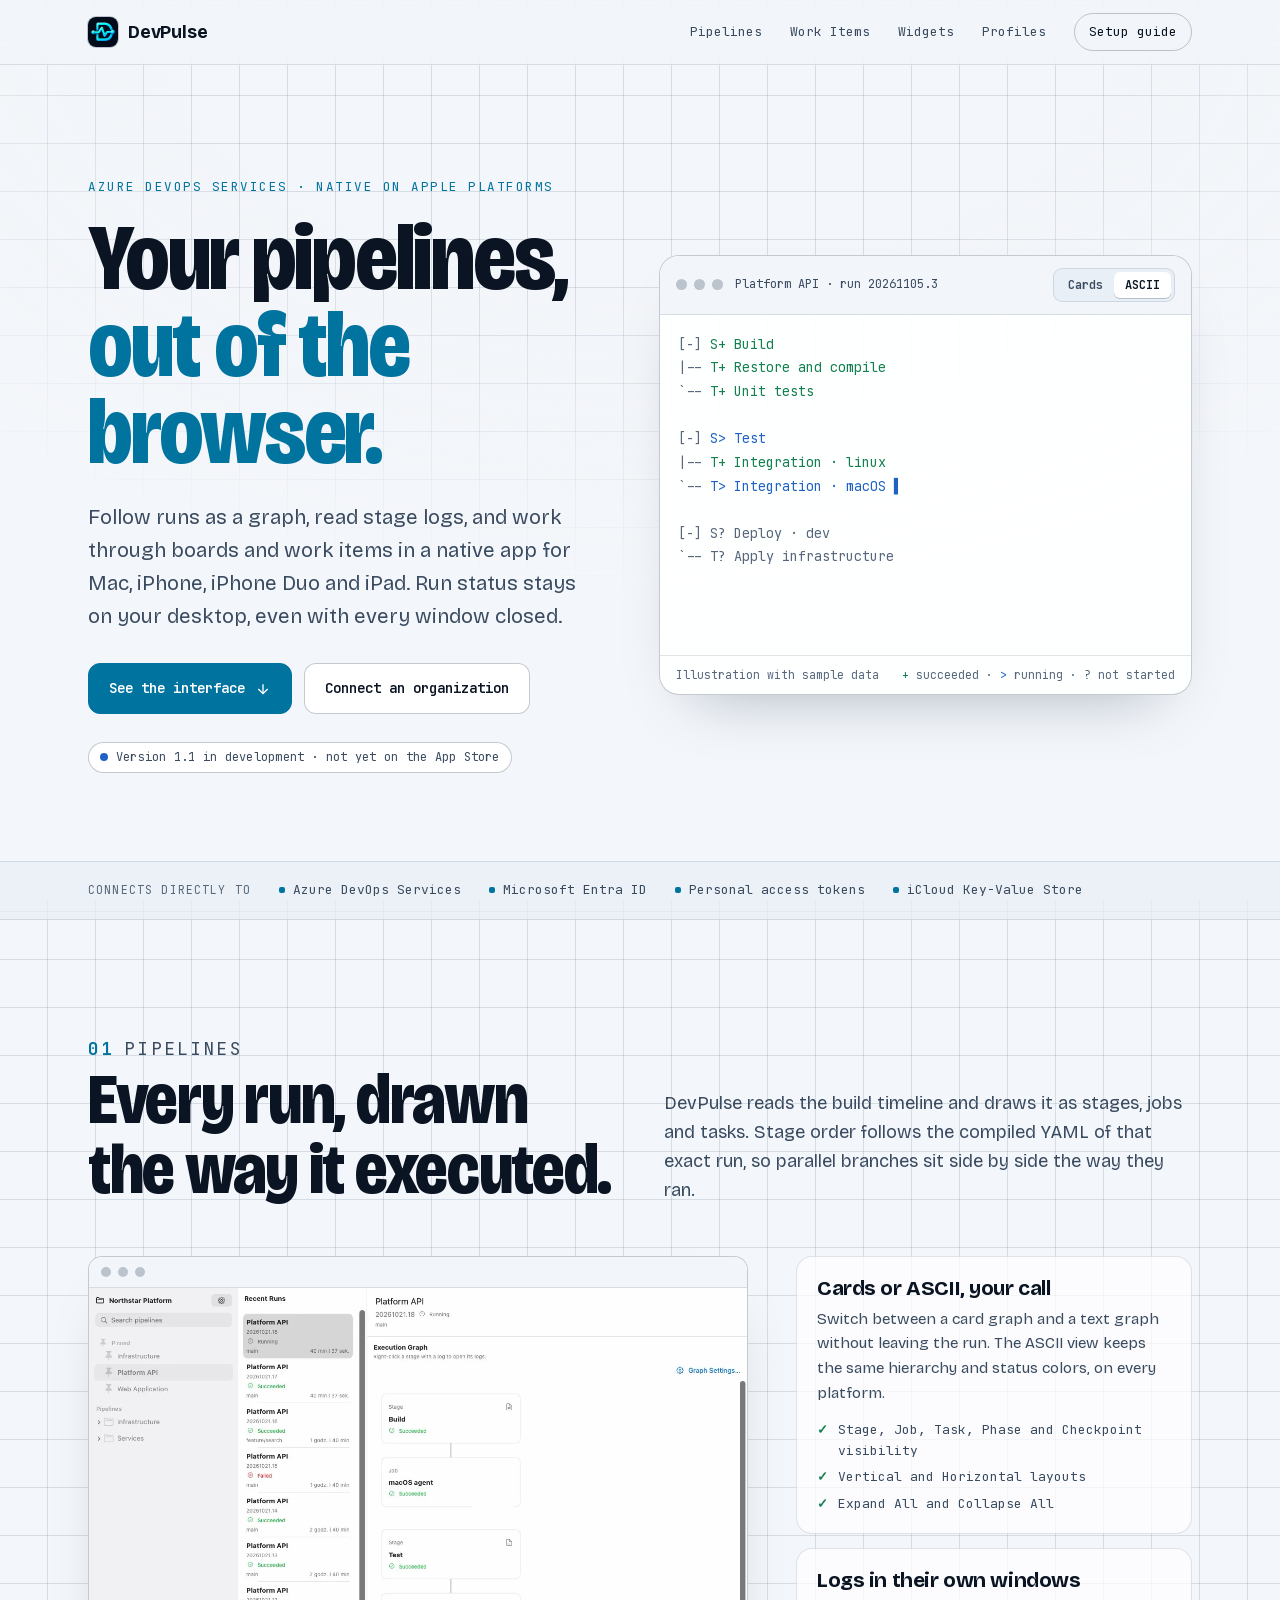
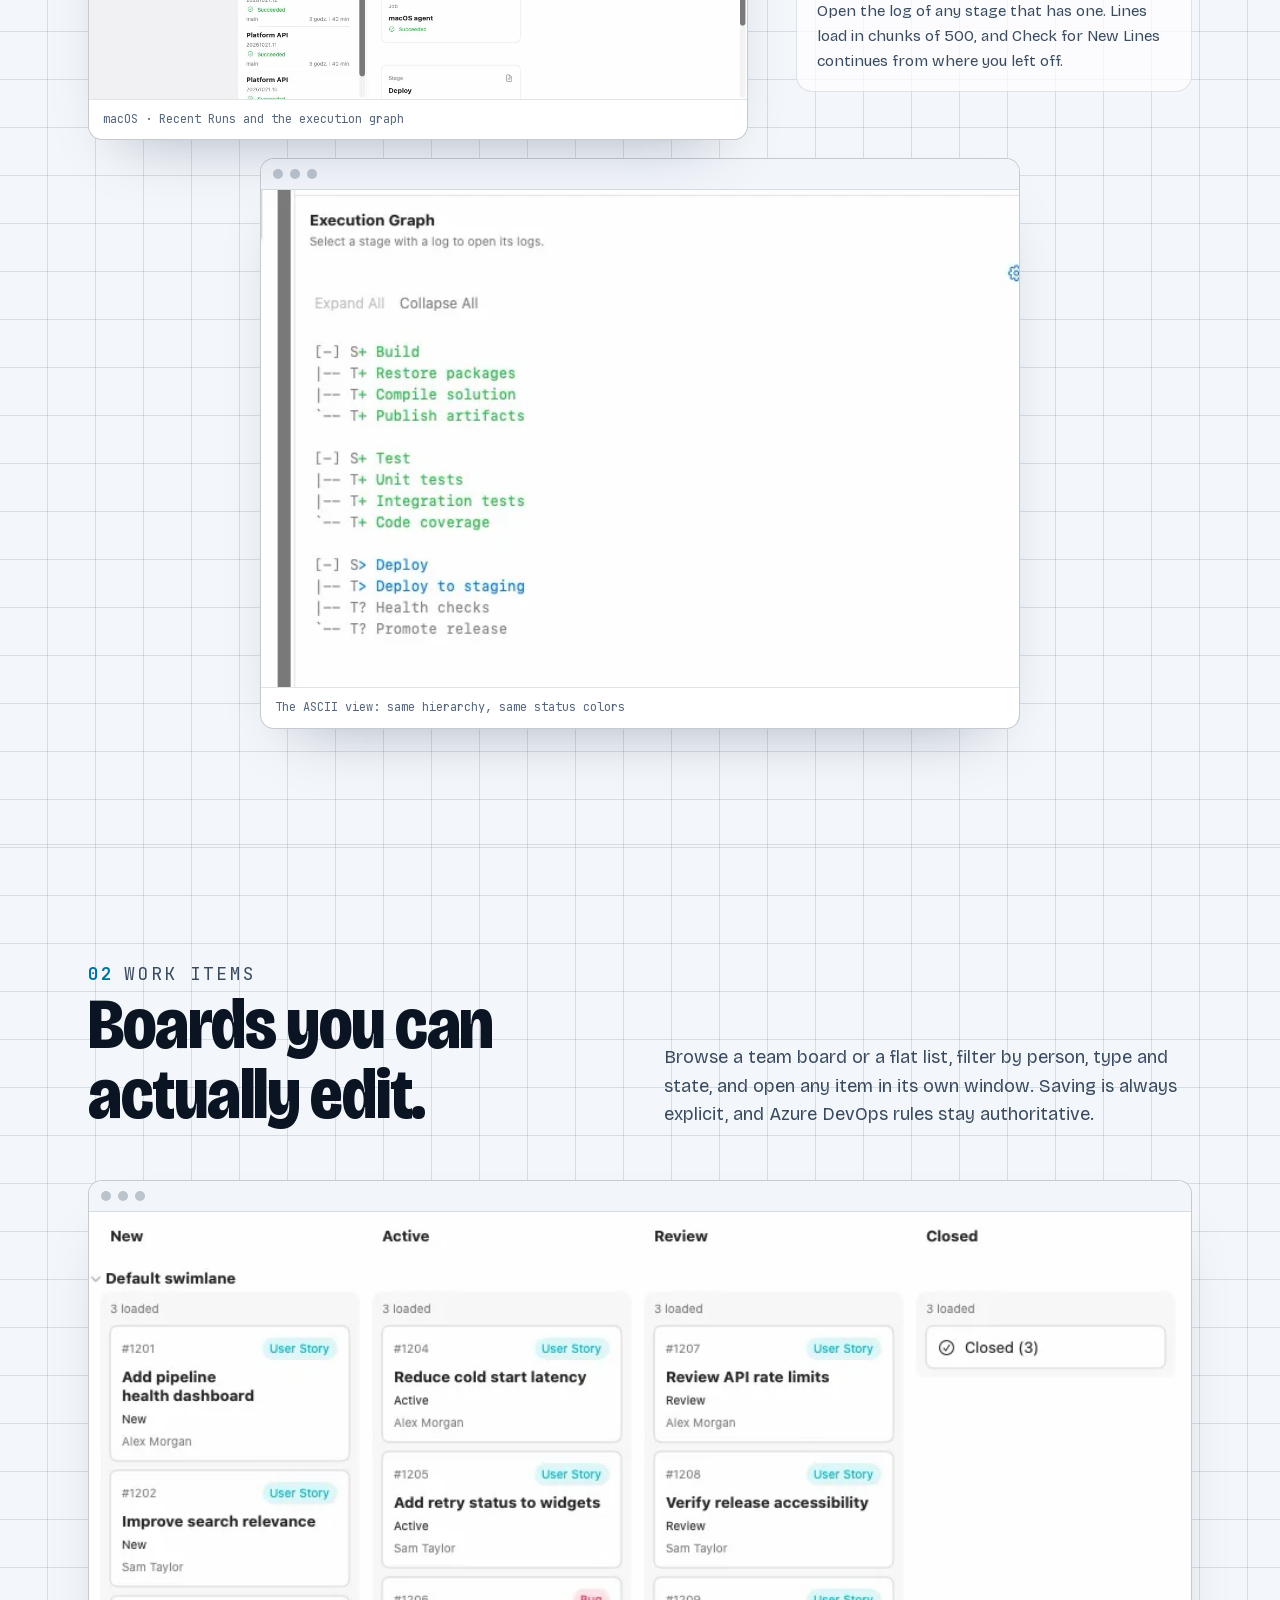
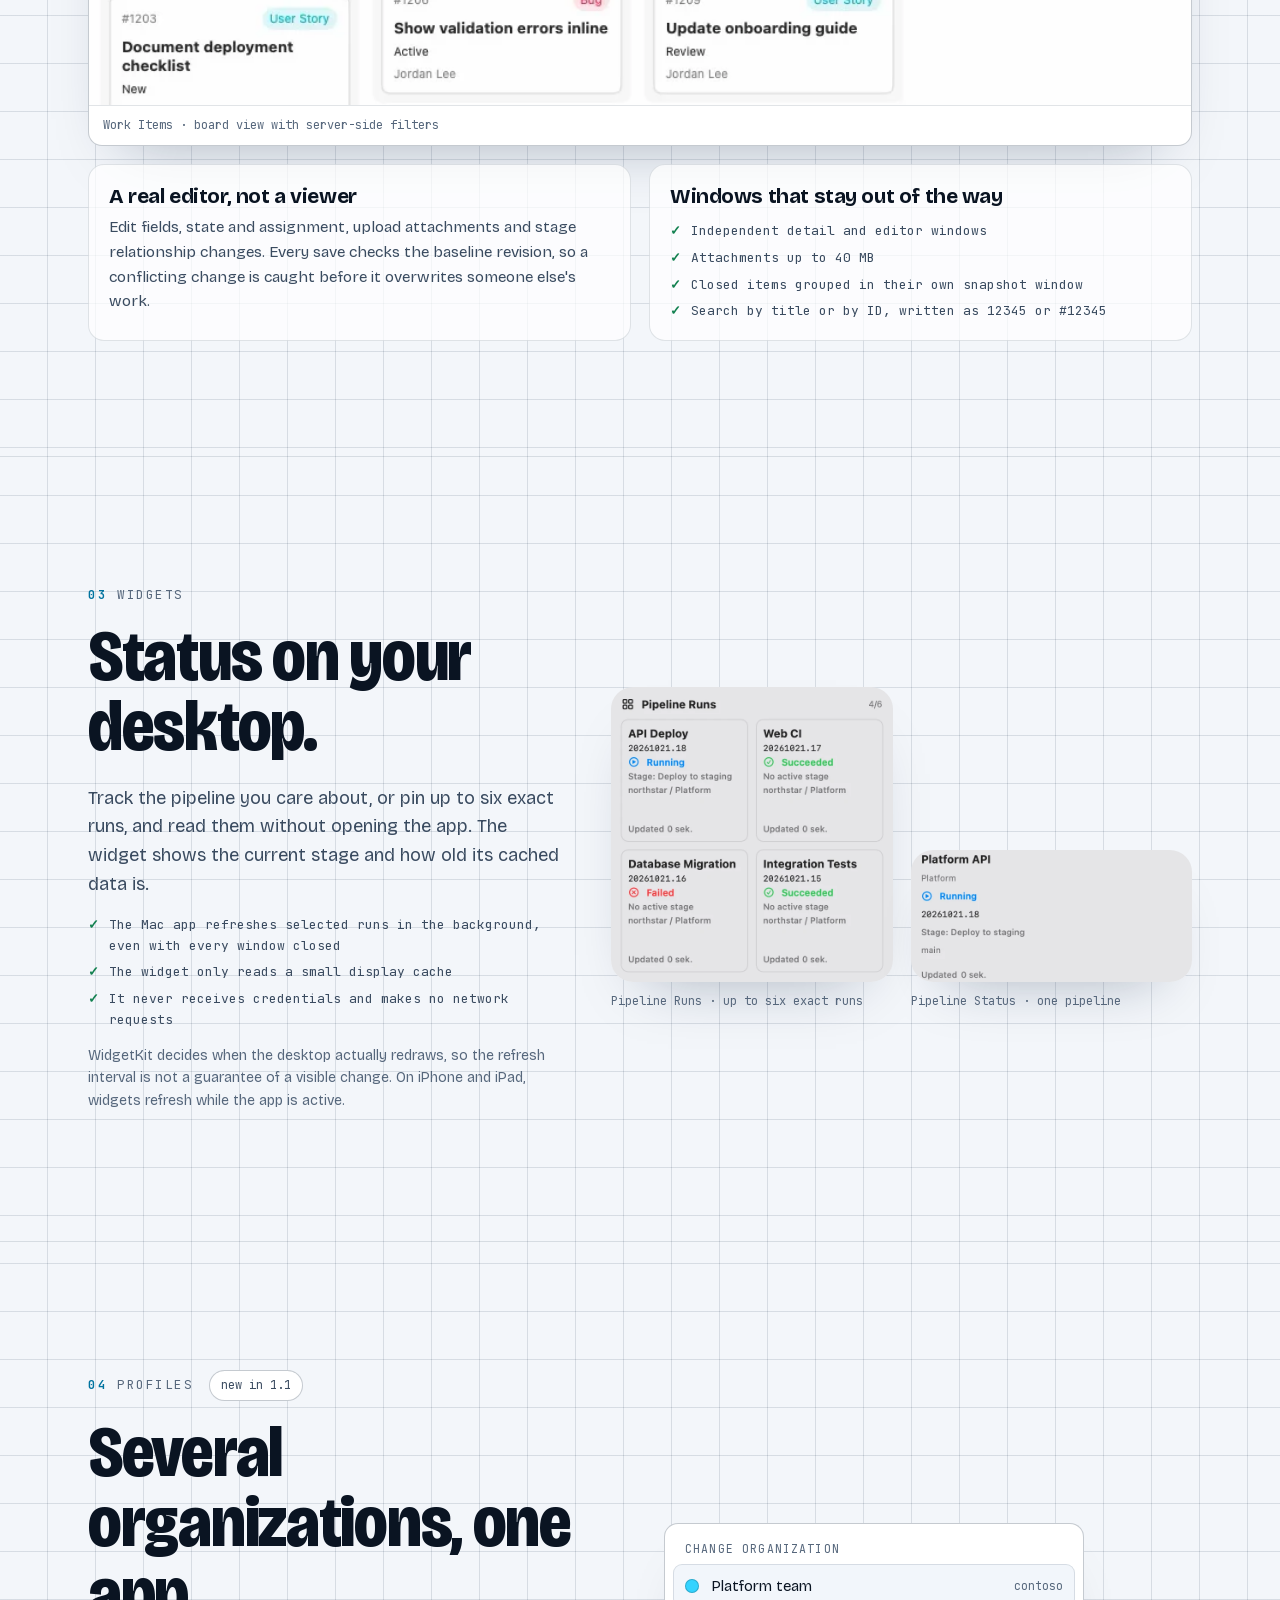
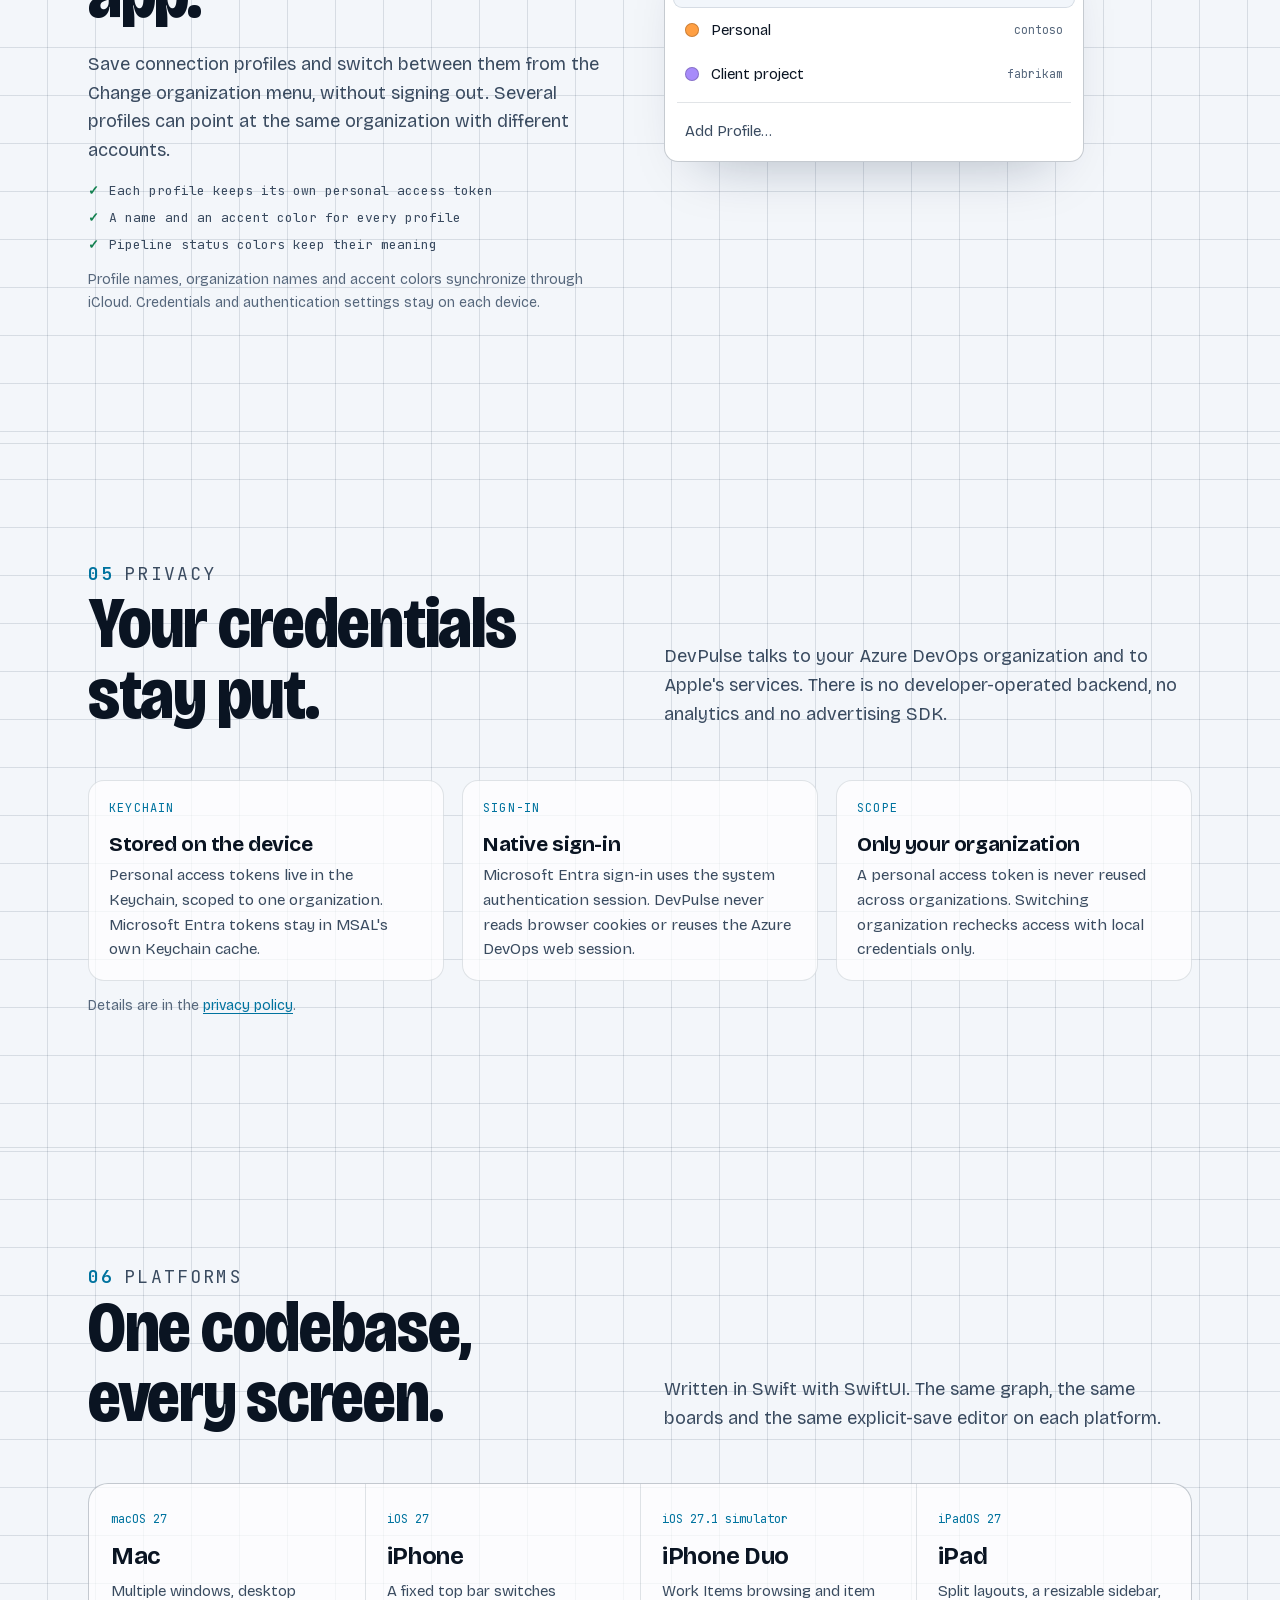
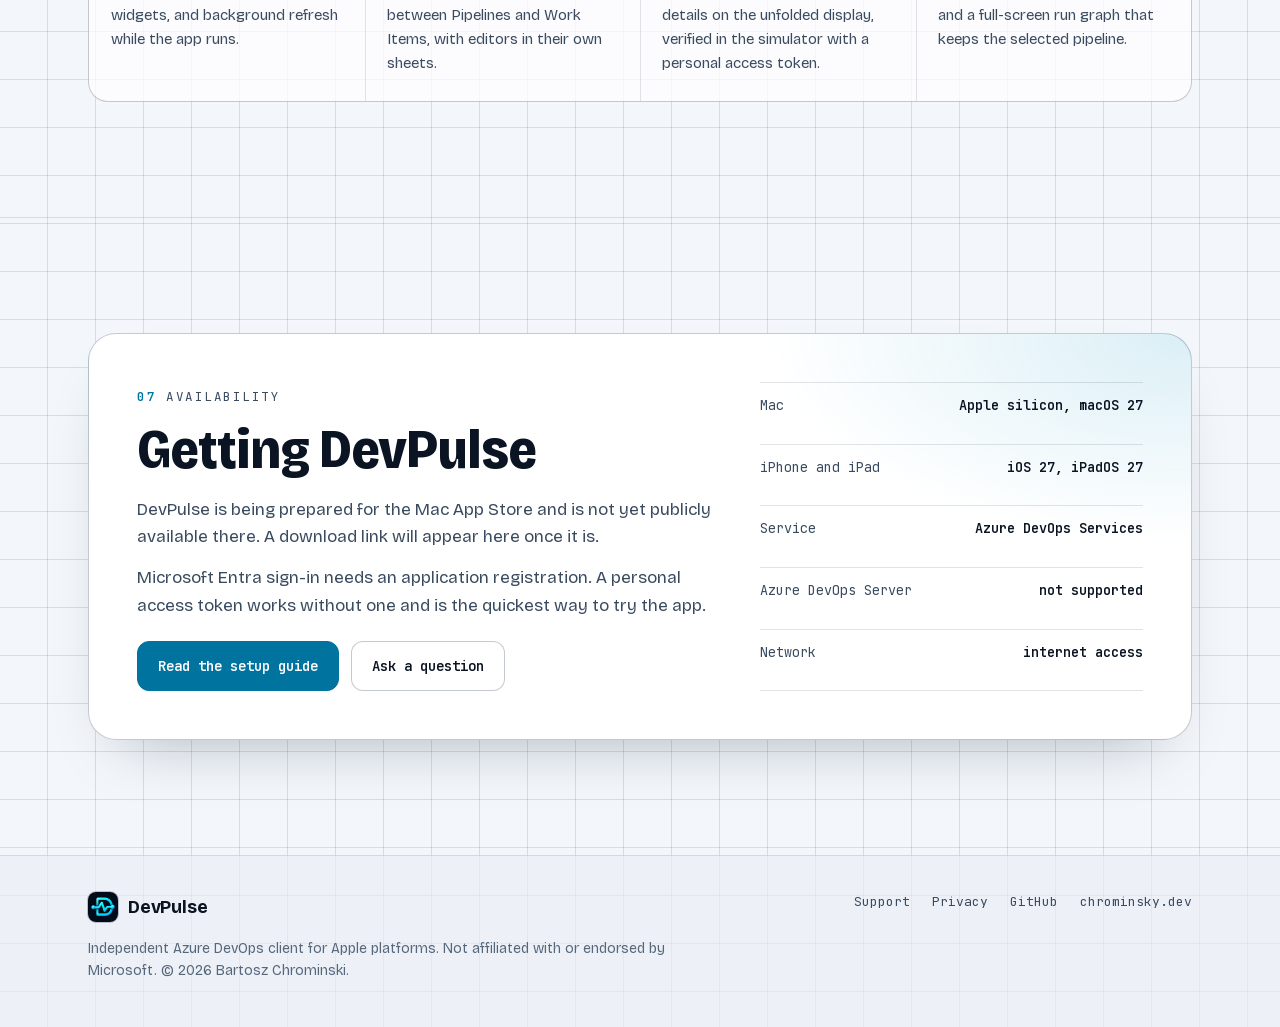
==== index.html @ 6d7e132d "Move site URLs to devpulse.chrominsky.dev Canonical and Open Graph URLs, sitemap, robots.txt, checke" ====
<!doctype html>
<html lang="en">
<head>
<meta charset="utf-8">
<meta name="viewport" content="width=device-width, initial-scale=1">
<meta name="color-scheme" content="dark light">
<meta name="theme-color" content="#070b12" media="(prefers-color-scheme: dark)">
<meta name="theme-color" content="#f3f6fa" media="(prefers-color-scheme: light)">
<title>DevPulse | Azure DevOps, native on Mac, iPhone and iPad</title>
<meta name="description" content="DevPulse is a native Azure DevOps Services client for macOS, iOS and iPadOS. Follow pipeline runs as a graph, read stage logs, edit work items and keep run status on your desktop.">
<link rel="canonical" href="https://devpulse.chrominsky.dev/">
<meta property="og:type" content="website">
<meta property="og:site_name" content="DevPulse">
<meta property="og:title" content="DevPulse | Azure DevOps, native on Mac, iPhone and iPad">
<meta property="og:description" content="Follow pipeline runs as a graph, read stage logs, edit work items and keep run status on your desktop. A native Azure DevOps client for Apple platforms.">
<meta property="og:url" content="https://devpulse.chrominsky.dev/">
<meta property="og:image" content="https://devpulse.chrominsky.dev/assets/og-image.png">
<meta property="og:image:width" content="1200">
<meta property="og:image:height" content="630">
<meta property="og:image:alt" content="DevPulse. Your pipelines, out of the browser.">
<meta name="twitter:card" content="summary_large_image">
<link rel="icon" type="image/png" sizes="32x32" href="assets/favicon-32.png">
<link rel="apple-touch-icon" href="assets/icon-180.png">
<link rel="preload" href="assets/fonts/bricolage-grotesque-latin.woff2" as="font" type="font/woff2" crossorigin>
<link rel="preload" href="assets/fonts/jetbrains-mono.woff2" as="font" type="font/woff2" crossorigin>
<link rel="stylesheet" href="assets/site.css">
<script src="assets/site.js" defer></script>
</head>
<body>
<a class="skip" href="#main">Skip to content</a>

<header class="site-header">
  <div class="wrap header-inner">
    <a class="brand" href="./" aria-label="DevPulse home">
      <img src="assets/icon-180.png" alt="DevPulse app icon" width="30" height="30">
      <span>DevPulse</span>
    </a>
    <nav class="site-nav" aria-label="Main navigation">
      <a class="wide" href="#pipelines">Pipelines</a>
      <a class="wide" href="#work-items">Work Items</a>
      <a class="wide" href="#widgets">Widgets</a>
      <a class="wide" href="#profiles">Profiles</a>
      <a class="nav-cta" href="support.html">Setup guide</a>
    </nav>
  </div>
</header>

<main id="main">
  <section class="hero">
    <div class="wrap hero-grid">
      <div>
        <p class="eyebrow rise" style="--d:0">Azure DevOps Services · native on Apple platforms</p>
        <h1 class="rise" style="--d:1">Your pipelines, <em>out of the browser.</em></h1>
        <p class="lede rise" style="--d:2">Follow runs as a graph, read stage logs, and work through boards and work items in a native app for Mac, iPhone, iPhone Duo and iPad. Run status stays on your desktop, even with every window closed.</p>
        <div class="cta-row rise" style="--d:3">
          <a class="button primary" href="#pipelines">See the interface
            <svg viewBox="0 0 24 24" fill="none" stroke="currentColor" stroke-width="2" aria-hidden="true"><path d="M12 5v14M5 12l7 7 7-7"/></svg></a>
          <a class="button" href="support.html#connect">Connect an organization</a>
        </div>
        <span class="status-pill rise" style="--d:4"><span class="dot live" aria-hidden="true"></span>Version 1.1 in development · not yet on the App Store</span>
      </div>

      <div class="console rise" style="--d:3" data-view="ascii">
        <div class="console-bar">
          <span class="lights" aria-hidden="true"><i></i><i></i><i></i></span>
          <span class="console-title">Platform API · run 20261105.3</span>
          <div class="seg" role="group" aria-label="Graph presentation">
            <button type="button" data-view="cards" aria-pressed="false">Cards</button>
            <button type="button" data-view="ascii" aria-pressed="true">ASCII</button>
          </div>
        </div>
        <div class="console-body">
          <pre class="ascii" aria-label="Illustration of a pipeline run in the ASCII view: Build succeeded, Test running, Deploy not started"><span class="line" style="--l:0"><span class="dim">[-]</span> <span class="ok">S+ Build</span></span><span class="line" style="--l:1"><span class="dim">|--</span> <span class="ok">T+ Restore and compile</span></span><span class="line" style="--l:2"><span class="dim">`--</span> <span class="ok">T+ Unit tests</span></span><span class="line" style="--l:3"> </span><span class="line" style="--l:4"><span class="dim">[-]</span> <span class="run">S&gt; Test</span></span><span class="line" style="--l:5"><span class="dim">|--</span> <span class="ok">T+ Integration · linux</span></span><span class="line" style="--l:6"><span class="dim">`--</span> <span class="run">T&gt; Integration · macOS</span> <span class="run blink">▍</span></span><span class="line" style="--l:7"> </span><span class="line" style="--l:8"><span class="dim">[-]</span> <span class="wait">S? Deploy · dev</span></span><span class="line" style="--l:9"><span class="dim">`--</span> <span class="wait">T? Apply infrastructure</span></span></pre>
          <div class="cards-graph" aria-label="Illustration of the same run in the Cards view">
            <div class="stage-col">
              <div class="stage-card ok"><b>Build</b><small><span class="dot ok"></span>succeeded</small></div>
              <div class="job-card">Restore and compile<small><span class="dot ok"></span>job</small></div>
              <div class="job-card">Unit tests<small><span class="dot ok"></span>job</small></div>
            </div>
            <div class="stage-col">
              <div class="stage-card run"><b>Test</b><small><span class="dot live"></span>running</small></div>
              <div class="job-card">Integration · linux<small><span class="dot ok"></span>job</small></div>
              <div class="job-card">Integration · macOS<small><span class="dot live"></span>job</small></div>
            </div>
            <div class="stage-col">
              <div class="stage-card"><b>Deploy · dev</b><small><span class="dot wait"></span>not started</small></div>
              <div class="job-card">Apply infrastructure<small><span class="dot wait"></span>job</small></div>
            </div>
          </div>
        </div>
        <div class="console-foot"><span>Illustration with sample data</span><span><span class="ok-t">+</span> succeeded · <span class="run-t">&gt;</span> running · ? not started</span></div>
      </div>
    </div>
  </section>

  <div class="strip">
    <div class="wrap">
      <strong>Connects directly to</strong>
      <span>Azure DevOps Services</span>
      <span>Microsoft Entra ID</span>
      <span>Personal access tokens</span>
      <span>iCloud Key-Value Store</span>
    </div>
  </div>

  <section class="section" id="pipelines" aria-labelledby="pipelines-h">
    <div class="wrap">
      <div class="section-head">
        <div>
          <p class="kicker"><b>01</b> Pipelines</p>
          <h2 id="pipelines-h">Every run, drawn the way it executed.</h2>
        </div>
        <p>DevPulse reads the build timeline and draws it as stages, jobs and tasks. Stage order follows the compiled YAML of that exact run, so parallel branches sit side by side the way they ran.</p>
      </div>
      <div class="split">
        <figure class="window">
          <div class="window-bar" aria-hidden="true"><i></i><i></i><i></i></div>
          <picture>
            <source srcset="assets/app-pipelines.webp" type="image/webp">
            <img src="assets/app-pipelines.jpg" alt="DevPulse on macOS: a pipeline sidebar, a list of recent runs and an execution graph with stage and job cards" width="1280" height="800" loading="lazy" decoding="async">
          </picture>
          <figcaption>macOS · Recent Runs and the execution graph</figcaption>
        </figure>
        <ul class="feature-list">
          <li class="feature">
            <h3>Cards or ASCII, your call</h3>
            <p>Switch between a card graph and a text graph without leaving the run. The ASCII view keeps the same hierarchy and status colors, on every platform.</p>
            <ul class="ticks">
              <li>Stage, Job, Task, Phase and Checkpoint visibility</li>
              <li>Vertical and Horizontal layouts</li>
              <li>Expand All and Collapse All</li>
            </ul>
          </li>
          <li class="feature">
            <h3>Logs in their own windows</h3>
            <p>Open the log of any stage that has one. Lines load in chunks of 500, and Check for New Lines continues from where you left off.</p>
          </li>
        </ul>
      </div>
      <figure class="window window-narrow">
        <div class="window-bar" aria-hidden="true"><i></i><i></i><i></i></div>
        <picture>
          <source srcset="assets/app-ascii.webp" type="image/webp">
          <img src="assets/app-ascii.jpg" alt="The ASCII execution graph in DevPulse, with status markers for succeeded, running, failed and not started" width="640" height="420" loading="lazy" decoding="async">
        </picture>
        <figcaption>The ASCII view: same hierarchy, same status colors</figcaption>
      </figure>
    </div>
  </section>

  <section class="section" id="work-items" aria-labelledby="work-items-h">
    <div class="wrap">
      <div class="section-head">
        <div>
          <p class="kicker"><b>02</b> Work Items</p>
          <h2 id="work-items-h">Boards you can actually edit.</h2>
        </div>
        <p>Browse a team board or a flat list, filter by person, type and state, and open any item in its own window. Saving is always explicit, and Azure DevOps rules stay authoritative.</p>
      </div>
      <figure class="window">
        <div class="window-bar" aria-hidden="true"><i></i><i></i><i></i></div>
        <picture>
          <source srcset="assets/app-work-items.webp" type="image/webp">
          <img src="assets/app-work-items.jpg" alt="The DevPulse work items board with columns of cards and filters for people, types and states" width="940" height="420" loading="lazy" decoding="async">
        </picture>
        <figcaption>Work Items · board view with server-side filters</figcaption>
      </figure>
      <div class="duo">
        <div class="feature">
          <h3>A real editor, not a viewer</h3>
          <p>Edit fields, state and assignment, upload attachments and stage relationship changes. Every save checks the baseline revision, so a conflicting change is caught before it overwrites someone else's work.</p>
        </div>
        <div class="feature">
          <h3>Windows that stay out of the way</h3>
          <ul class="ticks">
            <li>Independent detail and editor windows</li>
            <li>Attachments up to 40 MB</li>
            <li>Closed items grouped in their own snapshot window</li>
            <li>Search by title or by ID, written as 12345 or #12345</li>
          </ul>
        </div>
      </div>
    </div>
  </section>

  <section class="section" id="widgets" aria-labelledby="widgets-h">
    <div class="wrap widgets">
      <div>
        <p class="kicker"><b>03</b> Widgets</p>
        <h2 id="widgets-h" class="big-title">Status on your desktop.</h2>
        <p class="big-lede">Track the pipeline you care about, or pin up to six exact runs, and read them without opening the app. The widget shows the current stage and how old its cached data is.</p>
        <ul class="ticks">
          <li>The Mac app refreshes selected runs in the background, even with every window closed</li>
          <li>The widget only reads a small display cache</li>
          <li>It never receives credentials and makes no network requests</li>
        </ul>
        <p class="note">WidgetKit decides when the desktop actually redraws, so the refresh interval is not a guarantee of a visible change. On iPhone and iPad, widgets refresh while the app is active.</p>
      </div>
      <div class="widget-stack">
        <figure>
          <picture>
            <source srcset="assets/widget-runs.webp" type="image/webp">
            <img src="assets/widget-runs.jpg" alt="Pipeline Runs widget tracking four exact executions" width="658" height="690" loading="lazy" decoding="async">
          </picture>
          <figcaption>Pipeline Runs · up to six exact runs</figcaption>
        </figure>
        <figure>
          <picture>
            <source srcset="assets/widget-status.webp" type="image/webp">
            <img src="assets/widget-status.jpg" alt="Pipeline Status widget for a single pipeline" width="658" height="310" loading="lazy" decoding="async">
          </picture>
          <figcaption>Pipeline Status · one pipeline</figcaption>
        </figure>
      </div>
    </div>
  </section>

  <section class="section" id="profiles" aria-labelledby="profiles-h">
    <div class="wrap profiles">
      <div>
        <p class="kicker"><b>04</b> Profiles <span class="status-pill">new in 1.1</span></p>
        <h2 id="profiles-h" class="big-title">Several organizations, one app.</h2>
        <p class="big-lede">Save connection profiles and switch between them from the Change organization menu, without signing out. Several profiles can point at the same organization with different accounts.</p>
        <ul class="ticks">
          <li>Each profile keeps its own personal access token</li>
          <li>A name and an accent color for every profile</li>
          <li>Pipeline status colors keep their meaning</li>
        </ul>
        <p class="note">Profile names, organization names and accent colors synchronize through iCloud. Credentials and authentication settings stay on each device.</p>
      </div>
      <div class="menu-mock" role="img" aria-label="Illustration of the Change organization menu with three saved profiles and an Add Profile item">
        <div class="label">Change organization</div>
        <div class="menu-item active"><span class="swatch" style="background:#34d3ff"></span>Platform team<small>contoso</small></div>
        <div class="menu-item"><span class="swatch" style="background:#ff9f43"></span>Personal<small>contoso</small></div>
        <div class="menu-item"><span class="swatch" style="background:#a78bfa"></span>Client project<small>fabrikam</small></div>
        <div class="menu-sep"></div>
        <div class="menu-item add">Add Profile…</div>
      </div>
    </div>
  </section>

  <section class="section" id="trust" aria-labelledby="trust-h">
    <div class="wrap">
      <div class="section-head">
        <div>
          <p class="kicker"><b>05</b> Privacy</p>
          <h2 id="trust-h">Your credentials stay put.</h2>
        </div>
        <p>DevPulse talks to your Azure DevOps organization and to Apple's services. There is no developer-operated backend, no analytics and no advertising SDK.</p>
      </div>
      <div class="trust">
        <div class="feature" data-n="KEYCHAIN">
          <h3>Stored on the device</h3>
          <p>Personal access tokens live in the Keychain, scoped to one organization. Microsoft Entra tokens stay in MSAL's own Keychain cache.</p>
        </div>
        <div class="feature" data-n="SIGN-IN">
          <h3>Native sign-in</h3>
          <p>Microsoft Entra sign-in uses the system authentication session. DevPulse never reads browser cookies or reuses the Azure DevOps web session.</p>
        </div>
        <div class="feature" data-n="SCOPE">
          <h3>Only your organization</h3>
          <p>A personal access token is never reused across organizations. Switching organization rechecks access with local credentials only.</p>
        </div>
      </div>
      <p class="note">Details are in the <a href="privacy.html">privacy policy</a>.</p>
    </div>
  </section>

  <section class="section" id="platforms" aria-labelledby="platforms-h">
    <div class="wrap">
      <div class="section-head">
        <div>
          <p class="kicker"><b>06</b> Platforms</p>
          <h2 id="platforms-h">One codebase, every screen.</h2>
        </div>
        <p>Written in Swift with SwiftUI. The same graph, the same boards and the same explicit-save editor on each platform.</p>
      </div>
      <div class="platforms">
        <div class="platform"><span class="os">macOS 27</span><h3>Mac</h3><p>Multiple windows, desktop widgets, and background refresh while the app runs.</p></div>
        <div class="platform"><span class="os">iOS 27</span><h3>iPhone</h3><p>A fixed top bar switches between Pipelines and Work Items, with editors in their own sheets.</p></div>
        <div class="platform"><span class="os">iOS 27.1 simulator</span><h3>iPhone Duo</h3><p>Work Items browsing and item details on the unfolded display, verified in the simulator with a personal access token.</p></div>
        <div class="platform"><span class="os">iPadOS 27</span><h3>iPad</h3><p>Split layouts, a resizable sidebar, and a full-screen run graph that keeps the selected pipeline.</p></div>
      </div>
    </div>
  </section>

  <section class="section" id="get" aria-labelledby="get-h">
    <div class="wrap">
      <div class="availability">
        <div>
          <p class="kicker"><b>07</b> Availability</p>
          <h2 id="get-h">Getting DevPulse</h2>
          <p>DevPulse is being prepared for the Mac App Store and is not yet publicly available there. A download link will appear here once it is.</p>
          <p>Microsoft Entra sign-in needs an application registration. A personal access token works without one and is the quickest way to try the app.</p>
          <div class="cta-row spaced">
            <a class="button primary" href="support.html">Read the setup guide</a>
            <a class="button" href="https://github.com/Chrominskyy/devpulse-site/issues/new/choose">Ask a question</a>
          </div>
        </div>
        <ul class="req" aria-label="Requirements">
          <li>Mac <b>Apple silicon, macOS 27</b></li>
          <li>iPhone and iPad <b>iOS 27, iPadOS 27</b></li>
          <li>Service <b>Azure DevOps Services</b></li>
          <li>Azure DevOps Server <b>not supported</b></li>
          <li>Network <b>internet access</b></li>
        </ul>
      </div>
    </div>
  </section>
</main>

<footer class="site-footer">
  <div class="wrap footer-inner">
    <div>
      <a class="brand" href="./"><img src="assets/icon-180.png" alt="DevPulse app icon" width="30" height="30"><span>DevPulse</span></a>
      <p>Independent Azure DevOps client for Apple platforms. Not affiliated with or endorsed by Microsoft. © 2026 Bartosz Chrominski.</p>
    </div>
    <nav class="footer-links" aria-label="Footer">
      <a href="support.html">Support</a>
      <a href="privacy.html">Privacy</a>
      <a href="https://github.com/Chrominskyy/devpulse-site">GitHub</a>
      <a href="https://chrominsky.dev">chrominsky.dev</a>
    </nav>
  </div>
</footer>
</body>
</html>
---- assets/site.css ----
/* DevPulse product site. One stylesheet for all pages. No build step. */

@font-face {
  font-family: "Bricolage Grotesque";
  src: url("fonts/bricolage-grotesque-latin.woff2") format("woff2");
  font-weight: 200 800;
  font-stretch: 75% 100%;
  font-display: swap;
  unicode-range: U+0000-00FF, U+0131, U+0152-0153, U+02BB-02BC, U+02C6, U+02DA, U+02DC, U+0304, U+0308, U+0329, U+2000-206F, U+20AC, U+2122, U+2191, U+2193, U+2212, U+2215, U+FEFF, U+FFFD;
}
@font-face {
  font-family: "Bricolage Grotesque";
  src: url("fonts/bricolage-grotesque-latin-ext.woff2") format("woff2");
  font-weight: 200 800;
  font-stretch: 75% 100%;
  font-display: swap;
  unicode-range: U+0100-02BA, U+02BD-02C5, U+02C7-02CC, U+02CE-02D7, U+02DD-02FF, U+1D00-1DBF, U+1E00-1E9F, U+1EF2-1EFF, U+2020, U+20A0-20AB, U+20AD-20C4, U+2113, U+2C60-2C7F, U+A720-A7FF;
}
@font-face {
  font-family: "JetBrains Mono";
  src: url("fonts/jetbrains-mono.woff2") format("woff2");
  font-weight: 100 800;
  font-display: swap;
}

/* ---------- tokens ---------- */
:root {
  color-scheme: dark;
  --bg: #070b12;
  --bg-2: #0c121c;
  --surface: #101824;
  --surface-2: #152030;
  --line: rgba(160, 196, 230, .12);
  --line-strong: rgba(160, 196, 230, .24);
  --ink: #e7eef7;
  --ink-2: #a9b8ca;
  --ink-3: #8696aa;
  --pulse: #34d3ff;
  --pulse-2: #7be7ff;
  --pulse-glow: rgba(52, 211, 255, .18);
  --ok: #3fd68c;
  --run: #5aa8ff;
  --fail: #ff6577;
  --wait: #8696aa;
  --on-pulse: #04121b;
  --shadow: 0 40px 80px -40px rgba(0, 0, 0, .75);
  --display: "Bricolage Grotesque", ui-sans-serif, system-ui, sans-serif;
  --mono: "JetBrains Mono", ui-monospace, "SF Mono", Menlo, monospace;
  --gutter: clamp(16px, 4vw, 48px);
  --max: 1200px;
  --radius: 20px;
}
@media (prefers-color-scheme: light) {
  :root {
    color-scheme: light;
    --bg: #f3f6fa;
    --bg-2: #e9eff6;
    --surface: #ffffff;
    --surface-2: #f2f6fb;
    --line: rgba(15, 35, 60, .12);
    --line-strong: rgba(15, 35, 60, .24);
    --ink: #0a1422;
    --ink-2: #3a4b60;
    --ink-3: #56677c;
    --pulse: #00739f;
    --pulse-2: #005d82;
    --pulse-glow: rgba(0, 140, 190, .14);
    --ok: #12804f;
    --run: #1f62c4;
    --fail: #c22c43;
    --wait: #56677c;
    --on-pulse: #ffffff;
    --shadow: 0 30px 60px -36px rgba(10, 30, 60, .35);
  }
}

/* ---------- base ---------- */
*, *::before, *::after { box-sizing: border-box; }
html { -webkit-text-size-adjust: 100%; scroll-behavior: smooth; scroll-padding-top: 80px; }
body {
  margin: 0;
  background-color: var(--bg);
  background-image:
    radial-gradient(1000px 560px at 85% -12%, var(--pulse-glow), transparent 65%),
    linear-gradient(var(--line) 1px, transparent 1px),
    linear-gradient(90deg, var(--line) 1px, transparent 1px);
  background-size: auto, 48px 48px, 48px 48px;
  background-position: 0 0, -1px -1px, -1px -1px;
  background-attachment: scroll;
  color: var(--ink);
  font-family: var(--display);
  font-size: 17px;
  line-height: 1.6;
  font-variation-settings: "opsz" 14;
  overflow-x: hidden;
}
body::after {
  content: "";
  position: fixed; inset: 0; pointer-events: none; z-index: -1;
  background: radial-gradient(1200px 700px at 50% 0%, transparent 40%, var(--bg) 85%);
}
img { max-width: 100%; height: auto; display: block; }
a { color: var(--pulse); text-underline-offset: .2em; text-decoration-thickness: 1px; }
a:hover { color: var(--pulse-2); }
code, kbd, .mono { font-family: var(--mono); font-size: .88em; }
code { padding: .1em .35em; border-radius: 6px; background: var(--surface-2); border: 1px solid var(--line); color: var(--ink); }
:focus-visible { outline: 2px solid var(--pulse); outline-offset: 3px; border-radius: 6px; }
::selection { background: var(--pulse); color: var(--on-pulse); }
.skip { position: absolute; left: -999px; top: 8px; z-index: 100; background: var(--pulse); color: var(--on-pulse); padding: 8px 14px; border-radius: 8px; }
.skip:focus { left: 8px; }
.wrap { width: 100%; max-width: var(--max); margin: 0 auto; padding: 0 var(--gutter); }
.visually-hidden { position: absolute; width: 1px; height: 1px; overflow: hidden; clip: rect(0 0 0 0); white-space: nowrap; }

/* ---------- header ---------- */
.site-header {
  position: sticky; top: 0; z-index: 50;
  background: color-mix(in srgb, var(--bg) 78%, transparent);
  backdrop-filter: blur(14px) saturate(1.3);
  -webkit-backdrop-filter: blur(14px) saturate(1.3);
  border-bottom: 1px solid var(--line);
}
.header-inner { display: flex; align-items: center; justify-content: space-between; gap: 16px; height: 64px; }
.brand { display: inline-flex; align-items: center; gap: 10px; color: var(--ink); text-decoration: none; font-weight: 700; font-size: 18px; letter-spacing: -.01em; font-variation-settings: "opsz" 24; }
.brand img { width: 30px; height: 30px; border-radius: 8px; box-shadow: 0 0 0 1px var(--line-strong); }
.brand:hover { color: var(--ink); }
.site-nav { display: flex; align-items: center; gap: clamp(10px, 2.2vw, 28px); font-family: var(--mono); font-size: 13px; }
.site-nav a { color: var(--ink-2); text-decoration: none; }
.site-nav a:hover, .site-nav a[aria-current="page"] { color: var(--ink); }
.site-nav a[aria-current="page"] { text-decoration: underline; text-decoration-color: var(--pulse); text-underline-offset: 6px; }
.nav-cta { padding: 8px 14px; border-radius: 999px; border: 1px solid var(--line-strong); color: var(--ink) !important; }
.nav-cta:hover { border-color: var(--pulse); }
@media (max-width: 760px) { .site-nav .wide { display: none; } }

/* ---------- buttons, badges ---------- */
.button {
  display: inline-flex; align-items: center; gap: 10px;
  padding: 13px 20px; border-radius: 12px;
  font-family: var(--mono); font-size: 14px; font-weight: 600; text-decoration: none;
  border: 1px solid var(--line-strong); color: var(--ink); background: var(--surface);
  transition: transform .2s ease, border-color .2s ease, background .2s ease;
}
.button:hover { transform: translateY(-2px); border-color: var(--pulse); color: var(--ink); }
.button.primary { background: var(--pulse); border-color: var(--pulse); color: var(--on-pulse); }
.button.primary:hover { background: var(--pulse-2); border-color: var(--pulse-2); color: var(--on-pulse); }
.button svg { width: 16px; height: 16px; flex: none; }
.status-pill {
  display: inline-flex; align-items: center; gap: 8px;
  font-family: var(--mono); font-size: 12px; letter-spacing: .02em;
  padding: 5px 11px; border-radius: 999px; border: 1px solid var(--line-strong); color: var(--ink-2); background: var(--surface);
}
.dot { width: 8px; height: 8px; border-radius: 50%; background: var(--run); flex: none; }
.dot.ok { background: var(--ok); }
.dot.fail { background: var(--fail); }
.dot.wait { background: transparent; box-shadow: inset 0 0 0 1.5px var(--wait); }
.dot.live { animation: beat 1.6s ease-in-out infinite; }
@keyframes beat { 0%, 100% { box-shadow: 0 0 0 0 color-mix(in srgb, var(--run) 60%, transparent); } 50% { box-shadow: 0 0 0 6px transparent; } }

/* ---------- hero ---------- */
.hero { padding: clamp(48px, 9vw, 112px) 0 clamp(48px, 7vw, 88px); }
.hero-grid { display: grid; grid-template-columns: minmax(0, 1fr) minmax(0, 1.05fr); gap: clamp(32px, 5vw, 64px); align-items: center; }
@media (max-width: 980px) { .hero-grid { grid-template-columns: 1fr; } }
.eyebrow { font-family: var(--mono); font-size: 12.5px; letter-spacing: .12em; text-transform: uppercase; color: var(--pulse); margin: 0 0 18px; }
h1, h2, h3 { font-family: var(--display); margin: 0; letter-spacing: -.012em; line-height: 1.05; }
.hero h1 {
  font-size: clamp(48px, 7.4vw, 96px);
  font-weight: 800;
  font-stretch: 84%;
  font-variation-settings: "opsz" 96;
  line-height: .92;
  letter-spacing: -.022em;
  margin-bottom: 26px;
}
.hero h1 em { font-style: normal; color: var(--pulse); }
.hero .lede { font-size: clamp(18px, 1.6vw, 21px); color: var(--ink-2); max-width: 32em; margin: 0 0 30px; }
.cta-row { display: flex; flex-wrap: wrap; gap: 12px; align-items: center; }
.hero .status-pill { margin-top: 28px; }

/* console: the hero's run graph */
.console {
  background: color-mix(in srgb, var(--surface) 92%, transparent);
  border: 1px solid var(--line-strong);
  border-radius: var(--radius);
  box-shadow: var(--shadow), 0 0 0 1px rgba(255,255,255,.02) inset;
  overflow: hidden;
  min-width: 0;
}
.console-bar { display: flex; align-items: center; justify-content: space-between; gap: 12px; padding: 12px 16px; border-bottom: 1px solid var(--line); background: var(--surface-2); flex-wrap: wrap; }
.lights { display: flex; gap: 7px; }
.lights i { width: 11px; height: 11px; border-radius: 50%; background: var(--line-strong); display: block; }
.console-title { font-family: var(--mono); font-size: 12px; color: var(--ink-2); flex: 1; min-width: 0; white-space: nowrap; overflow: hidden; text-overflow: ellipsis; }
.seg { display: inline-flex; padding: 3px; border-radius: 9px; background: var(--bg-2); border: 1px solid var(--line); }
.seg button { font: 600 12px var(--mono); color: var(--ink-2); background: none; border: 0; padding: 5px 11px; border-radius: 6px; cursor: pointer; }
.seg button[aria-pressed="true"] { background: var(--surface); color: var(--ink); box-shadow: 0 1px 0 var(--line-strong); }
.console-body { padding: 18px 18px 20px; min-height: 340px; }
.ascii { margin: 0; font-family: var(--mono); font-size: clamp(11.5px, 1.25vw, 13.5px); line-height: 1.75; color: var(--ink-2); white-space: pre; overflow-x: auto; }
.ascii .ok { color: var(--ok); }
.ascii .run { color: var(--run); }
.ascii .wait { color: var(--wait); }
.ascii .h { color: var(--ink); font-weight: 600; }
.ascii .dim { color: var(--ink-3); }
.ascii .blink { animation: blink 1.1s steps(2, jump-none) infinite; }
@keyframes blink { 50% { opacity: .2; } }
.cards-graph { display: none; gap: 12px; grid-template-columns: repeat(3, minmax(0, 1fr)); align-items: start; }
.console[data-view="cards"] .cards-graph { display: grid; }
.console[data-view="cards"] .ascii { display: none; }
.stage-col { display: grid; gap: 10px; position: relative; }
.stage-card, .job-card { border: 1px solid var(--line-strong); border-radius: 12px; padding: 10px 12px; background: var(--bg-2); font-size: 13px; line-height: 1.35; }
.stage-card { border-left: 3px solid var(--wait); }
.stage-card.ok { border-left-color: var(--ok); }
.stage-card.run { border-left-color: var(--run); }
.stage-card small, .job-card small { display: flex; align-items: center; gap: 6px; font-family: var(--mono); font-size: 11px; color: var(--ink-3); margin-top: 4px; }
.stage-card b { font-weight: 700; }
.job-card { margin-left: 12px; position: relative; }
.job-card::before { content: ""; position: absolute; left: -13px; top: -10px; bottom: 50%; width: 12px; border-left: 1px solid var(--line-strong); border-bottom: 1px solid var(--line-strong); border-bottom-left-radius: 8px; }
@media (max-width: 560px) {
  .cards-graph { grid-template-columns: 1fr; }
  .console-body { min-height: 0; }
}
.ok-t { color: var(--ok); }
.run-t { color: var(--run); }
.console-foot { display: flex; justify-content: space-between; gap: 12px; flex-wrap: wrap; padding: 10px 16px; border-top: 1px solid var(--line); font-family: var(--mono); font-size: 11.5px; color: var(--ink-3); }

/* ---------- connects strip ---------- */
.strip { border-top: 1px solid var(--line); border-bottom: 1px solid var(--line); background: color-mix(in srgb, var(--bg-2) 70%, transparent); }
.strip .wrap { display: flex; flex-wrap: wrap; align-items: center; gap: 10px 28px; padding-top: 18px; padding-bottom: 18px; font-family: var(--mono); font-size: 13px; color: var(--ink-2); }
.strip strong { color: var(--ink-3); font-weight: 400; text-transform: uppercase; letter-spacing: .1em; font-size: 11.5px; }
.strip span { display: inline-flex; align-items: center; gap: 8px; }
.strip span::before { content: ""; width: 6px; height: 6px; border-radius: 2px; background: var(--pulse); }

/* ---------- feature sections ---------- */
.section { padding: clamp(64px, 9vw, 120px) 0; }
.section + .section { border-top: 1px solid var(--line); }
.section-head { display: grid; grid-template-columns: minmax(0, 1fr) minmax(0, 1fr); gap: 20px 48px; align-items: end; margin-bottom: clamp(32px, 4vw, 56px); }
@media (max-width: 860px) { .section-head { grid-template-columns: 1fr; } }
.section-head h2, .page-head h1 { font-size: clamp(38px, 5.6vw, 72px); font-weight: 800; font-stretch: 86%; font-variation-settings: "opsz" 96; letter-spacing: -.018em; line-height: .98; }
.section-head p { margin: 0; color: var(--ink-2); font-size: 18px; max-width: 34em; }
.kicker { display: inline-flex; flex-wrap: wrap; align-items: center; gap: 10px; font-family: var(--mono); font-size: 12.5px; letter-spacing: .12em; text-transform: uppercase; color: var(--ink-3); margin-bottom: 16px; }
.kicker b { color: var(--pulse); font-weight: 600; }

.split { display: grid; grid-template-columns: minmax(0, 1.25fr) minmax(0, .75fr); gap: clamp(24px, 4vw, 48px); align-items: start; }
.split.reverse { grid-template-columns: minmax(0, .75fr) minmax(0, 1.25fr); }
.split.reverse > :first-child { order: 2; }
@media (max-width: 920px) { .split, .split.reverse { grid-template-columns: 1fr; } .split.reverse > :first-child { order: 0; } }

.window { border-radius: 14px; overflow: hidden; border: 1px solid var(--line-strong); box-shadow: var(--shadow); background: var(--surface); margin: 0; }
.window-bar { display: flex; align-items: center; gap: 7px; padding: 10px 12px; border-bottom: 1px solid var(--line); background: var(--surface-2); }
.window-bar i { width: 10px; height: 10px; border-radius: 50%; background: var(--line-strong); }
.window img { width: 100%; }
.window figcaption, .shot-caption { font-family: var(--mono); font-size: 12px; color: var(--ink-3); padding: 10px 14px; border-top: 1px solid var(--line); }
.feature-list { display: grid; gap: 14px; margin: 0; padding: 0; list-style: none; }
.feature { border: 1px solid var(--line); border-radius: 16px; padding: 20px 20px 18px; background: color-mix(in srgb, var(--surface) 70%, transparent); }
.feature h3 { font-size: 21px; font-weight: 700; letter-spacing: -.02em; margin-bottom: 8px; font-variation-settings: "opsz" 24; }
.feature p { margin: 0; color: var(--ink-2); font-size: 15.5px; }
.ticks { list-style: none; margin: 14px 0 0; padding: 0; display: grid; gap: 6px; font-family: var(--mono); font-size: 13px; color: var(--ink-2); }
.ticks li { display: flex; gap: 10px; }
.ticks li::before { content: "✓"; color: var(--ok); font-weight: 700; }

.duo { display: grid; grid-template-columns: repeat(2, minmax(0, 1fr)); gap: 18px; margin-top: 18px; }
@media (max-width: 640px) { .duo { grid-template-columns: 1fr; } }

.big-title { font-size: clamp(38px, 5.6vw, 72px); font-weight: 800; font-stretch: 86%; font-variation-settings: "opsz" 96; letter-spacing: -.018em; line-height: .98; margin-bottom: 22px; }
.big-lede { color: var(--ink-2); font-size: 18px; margin: 0 0 16px; }
.window-narrow { margin-top: 18px; max-width: 760px; margin-left: auto; margin-right: auto; }
.cta-row.spaced { margin-top: 22px; }
.kicker .status-pill { margin-left: 6px; letter-spacing: 0; text-transform: none; }

/* widgets */
.widgets { display: grid; grid-template-columns: minmax(0, .9fr) minmax(0, 1.1fr); gap: clamp(24px, 4vw, 48px); align-items: center; }
@media (max-width: 920px) { .widgets { grid-template-columns: 1fr; } }
.widget-stack { display: grid; grid-template-columns: minmax(0, 1fr) minmax(0, 1fr); gap: 18px; align-items: end; }
.widget-stack figure { margin: 0; }
.widget-stack img { border-radius: 22px; box-shadow: var(--shadow); }
.widget-stack figcaption { font-family: var(--mono); font-size: 12px; color: var(--ink-3); margin-top: 10px; }
@media (max-width: 520px) { .widget-stack { grid-template-columns: 1fr; } }
.note { font-size: 14px; color: var(--ink-3); margin-top: 14px; }

/* profiles mock */
.profiles { display: grid; grid-template-columns: minmax(0, 1fr) minmax(0, 1fr); gap: clamp(24px, 4vw, 48px); align-items: center; }
@media (max-width: 860px) { .profiles { grid-template-columns: 1fr; } }
.menu-mock { max-width: 420px; border-radius: 14px; border: 1px solid var(--line-strong); background: var(--surface); box-shadow: var(--shadow); padding: 8px; font-size: 15px; }
.menu-mock .label { font-family: var(--mono); font-size: 11.5px; color: var(--ink-3); padding: 8px 12px 6px; text-transform: uppercase; letter-spacing: .1em; }
.menu-item { display: flex; align-items: center; gap: 12px; padding: 10px 12px; border-radius: 9px; }
.menu-item.active { background: var(--surface-2); box-shadow: inset 0 0 0 1px var(--line); }
.menu-item small { margin-left: auto; font-family: var(--mono); font-size: 11.5px; color: var(--ink-3); }
.swatch { width: 14px; height: 14px; border-radius: 50%; flex: none; box-shadow: inset 0 0 0 1px rgba(0,0,0,.2); }
.menu-sep { height: 1px; background: var(--line); margin: 6px 4px; }
.menu-item.add { color: var(--ink-2); }

/* trust */
.trust { display: grid; grid-template-columns: repeat(3, minmax(0, 1fr)); gap: 18px; }
@media (max-width: 860px) { .trust { grid-template-columns: 1fr; } }
.trust .feature { position: relative; padding-top: 52px; }
.trust .feature::before { content: attr(data-n); position: absolute; top: 18px; left: 20px; font-family: var(--mono); font-size: 12px; color: var(--pulse); letter-spacing: .1em; }

/* platforms */
.platforms { display: grid; grid-template-columns: repeat(4, minmax(0, 1fr)); gap: 0; border: 1px solid var(--line-strong); border-radius: var(--radius); overflow: hidden; background: color-mix(in srgb, var(--surface) 70%, transparent); }
@media (max-width: 960px) { .platforms { grid-template-columns: repeat(2, minmax(0, 1fr)); } }
@media (max-width: 520px) { .platforms { grid-template-columns: 1fr; } }
.platform { padding: 26px 22px; border-right: 1px solid var(--line); border-bottom: 1px solid var(--line); margin: 0 -1px -1px 0; }
.platform h3 { font-size: 24px; font-weight: 700; margin-bottom: 10px; font-variation-settings: "opsz" 32; }
.platform p { margin: 0; color: var(--ink-2); font-size: 15px; }
.platform .os { display: block; font-family: var(--mono); font-size: 12px; color: var(--pulse); margin-bottom: 14px; }

/* availability */
.availability { display: grid; grid-template-columns: minmax(0, 1.2fr) minmax(0, .8fr); gap: clamp(24px, 4vw, 48px); padding: clamp(28px, 4vw, 48px); border-radius: 28px; border: 1px solid var(--line-strong); background: radial-gradient(600px 300px at 100% 0%, var(--pulse-glow), transparent 70%), var(--surface); box-shadow: var(--shadow); }
@media (max-width: 860px) { .availability { grid-template-columns: 1fr; } }
.availability h2 { font-size: clamp(34px, 4.6vw, 56px); font-weight: 800; font-stretch: 86%; letter-spacing: -.018em; margin-bottom: 16px; }
.availability p { color: var(--ink-2); margin: 0 0 14px; }
.req { list-style: none; margin: 0; padding: 0; font-family: var(--mono); font-size: 13.5px; display: grid; gap: 0; border-top: 1px solid var(--line); }
.req li { display: flex; justify-content: space-between; gap: 16px; padding: 12px 0; border-bottom: 1px solid var(--line); color: var(--ink-2); }
.req li b { color: var(--ink); font-weight: 600; text-align: right; }

/* ---------- document pages (support, privacy) ---------- */
.page-head { padding: clamp(48px, 8vw, 96px) 0 clamp(28px, 4vw, 48px); border-bottom: 1px solid var(--line); }
.page-head p { color: var(--ink-2); font-size: 19px; max-width: 36em; margin: 20px 0 0; }
.page-head .meta { font-family: var(--mono); font-size: 13px; color: var(--ink-3); margin-top: 16px; }
.doc { display: grid; grid-template-columns: 240px minmax(0, 1fr); gap: clamp(28px, 5vw, 72px); padding-top: clamp(32px, 5vw, 56px); padding-bottom: clamp(64px, 8vw, 112px); }
@media (max-width: 900px) { .doc { grid-template-columns: minmax(0, 1fr); } }
.toc { position: sticky; top: 88px; align-self: start; font-family: var(--mono); font-size: 13px; }
.toc summary { cursor: pointer; color: var(--ink); font-weight: 600; padding: 12px 14px; border: 1px solid var(--line-strong); border-radius: 12px; background: var(--surface); list-style: none; }
.toc summary::-webkit-details-marker { display: none; }
.toc summary::after { content: " ▾"; color: var(--ink-3); }
.toc[open] summary::after { content: " ▴"; }
.toc ol { list-style: none; margin: 12px 0 0; padding: 0; display: grid; gap: 2px; counter-reset: toc; }
.toc li { counter-increment: toc; }
.toc a { display: block; padding: 6px 10px; border-radius: 8px; color: var(--ink-2); text-decoration: none; border-left: 2px solid transparent; }
.toc a::before { content: counter(toc, decimal-leading-zero) "  "; color: var(--ink-3); }
.toc a:hover { color: var(--ink); background: var(--surface); border-left-color: var(--pulse); }
@media (min-width: 901px) { .toc summary { display: none; } .toc ol { margin-top: 0; } }
@media (max-width: 900px) { .toc { position: static; } }
.prose { max-width: 72ch; min-width: 0; }
.prose code { overflow-wrap: anywhere; }
.prose section { padding-bottom: 36px; margin-bottom: 36px; border-bottom: 1px solid var(--line); }
.prose section:last-child { border-bottom: 0; }
.prose h2 { font-size: clamp(28px, 3.2vw, 38px); font-weight: 800; font-stretch: 90%; letter-spacing: -.012em; margin-bottom: 18px; }
.prose h3 { font-size: 20px; font-weight: 700; letter-spacing: -.015em; margin: 28px 0 10px; }
.prose p, .prose li { color: var(--ink-2); }
.prose p { margin: 0 0 14px; }
.prose strong { color: var(--ink); font-weight: 600; }
.prose ol, .prose ul { padding-left: 1.3em; margin: 0 0 16px; }
.prose li { margin-bottom: 8px; }
.prose li::marker { color: var(--pulse); font-family: var(--mono); }
.ui { font-family: var(--mono); font-size: .86em; color: var(--ink); background: var(--surface-2); border: 1px solid var(--line); border-radius: 6px; padding: .08em .4em; white-space: nowrap; }
.table-wrap { overflow-x: auto; border: 1px solid var(--line-strong); border-radius: 14px; margin: 8px 0 18px; }
table { border-collapse: collapse; width: 100%; font-size: 15px; }
caption { text-align: left; padding: 12px 16px; font-family: var(--mono); font-size: 12px; color: var(--ink-3); border-bottom: 1px solid var(--line); }
th, td { text-align: left; padding: 12px 16px; border-bottom: 1px solid var(--line); vertical-align: top; }
th { font-family: var(--mono); font-size: 12px; text-transform: uppercase; letter-spacing: .08em; color: var(--ink-3); font-weight: 600; }
tr:last-child td { border-bottom: 0; }
td:first-child { color: var(--ink); font-weight: 600; white-space: nowrap; }
td { color: var(--ink-2); }
.callout { border: 1px solid var(--line-strong); border-left: 3px solid var(--pulse); border-radius: 12px; padding: 14px 18px; background: var(--surface); color: var(--ink-2); margin: 16px 0; }
.callout.warn { border-left-color: var(--fail); }
.faq { display: grid; gap: 10px; }
.faq details { border: 1px solid var(--line-strong); border-radius: 12px; background: var(--surface); }
.faq summary { cursor: pointer; padding: 14px 18px; font-weight: 700; color: var(--ink); list-style: none; display: flex; justify-content: space-between; gap: 12px; }
.faq summary::-webkit-details-marker { display: none; }
.faq summary::after { content: "+"; font-family: var(--mono); color: var(--pulse); }
.faq details[open] summary::after { content: "−"; }
.faq details p { padding: 0 18px 14px; margin: 0; }

/* ---------- footer ---------- */
.site-footer { border-top: 1px solid var(--line); padding: 36px 0 44px; font-size: 14px; color: var(--ink-3); background: color-mix(in srgb, var(--bg-2) 60%, transparent); }
.footer-inner { display: grid; grid-template-columns: minmax(0, 1fr) auto; gap: 20px 40px; align-items: start; }
@media (max-width: 700px) { .footer-inner { grid-template-columns: 1fr; } }
.footer-inner p { margin: 8px 0 0; max-width: 46em; }
.footer-links { display: flex; flex-wrap: wrap; gap: 8px 22px; font-family: var(--mono); font-size: 13px; }
.footer-links a { color: var(--ink-2); text-decoration: none; }
.footer-links a:hover { color: var(--ink); }

/* ---------- motion ---------- */
@media (prefers-reduced-motion: no-preference) {
  .rise { opacity: 0; transform: translateY(18px); animation: rise .8s cubic-bezier(.2,.8,.2,1) forwards; animation-delay: calc(var(--d, 0) * 90ms + 60ms); }
  @keyframes rise { to { opacity: 1; transform: none; } }
  .console .ascii > span.line { display: block; opacity: 0; animation: rise .5s ease-out forwards; animation-delay: calc(var(--l) * 70ms + 500ms); transform: translateY(6px); }
}
@media (prefers-reduced-motion: reduce) {
  html { scroll-behavior: auto; }
  *, *::before, *::after { animation: none !important; transition: none !important; }
}
.console .ascii > span.line { display: block; }

@media (max-width: 520px) { .ui { white-space: normal; } td:first-child { white-space: normal; } }
.page-head .kicker { font-size: 12.5px; margin: 0 0 16px; max-width: none; color: var(--ink-3); }
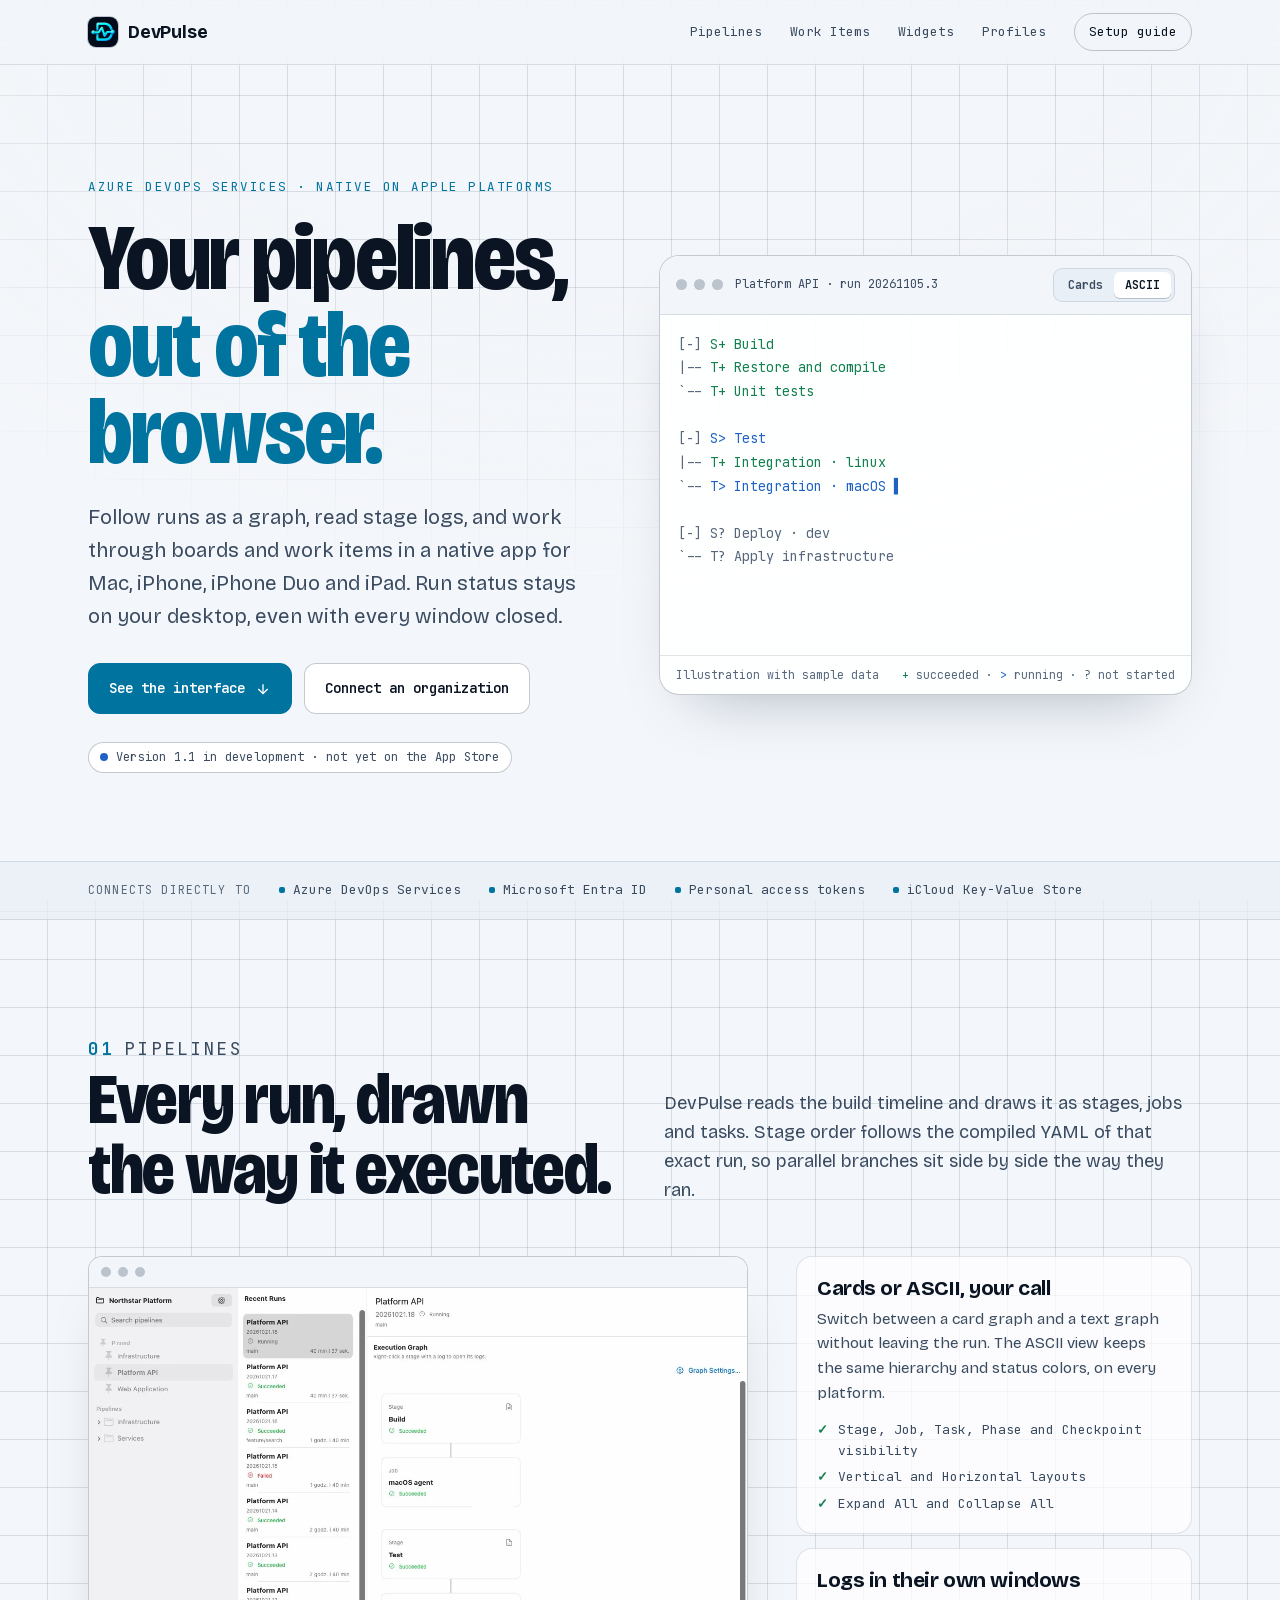
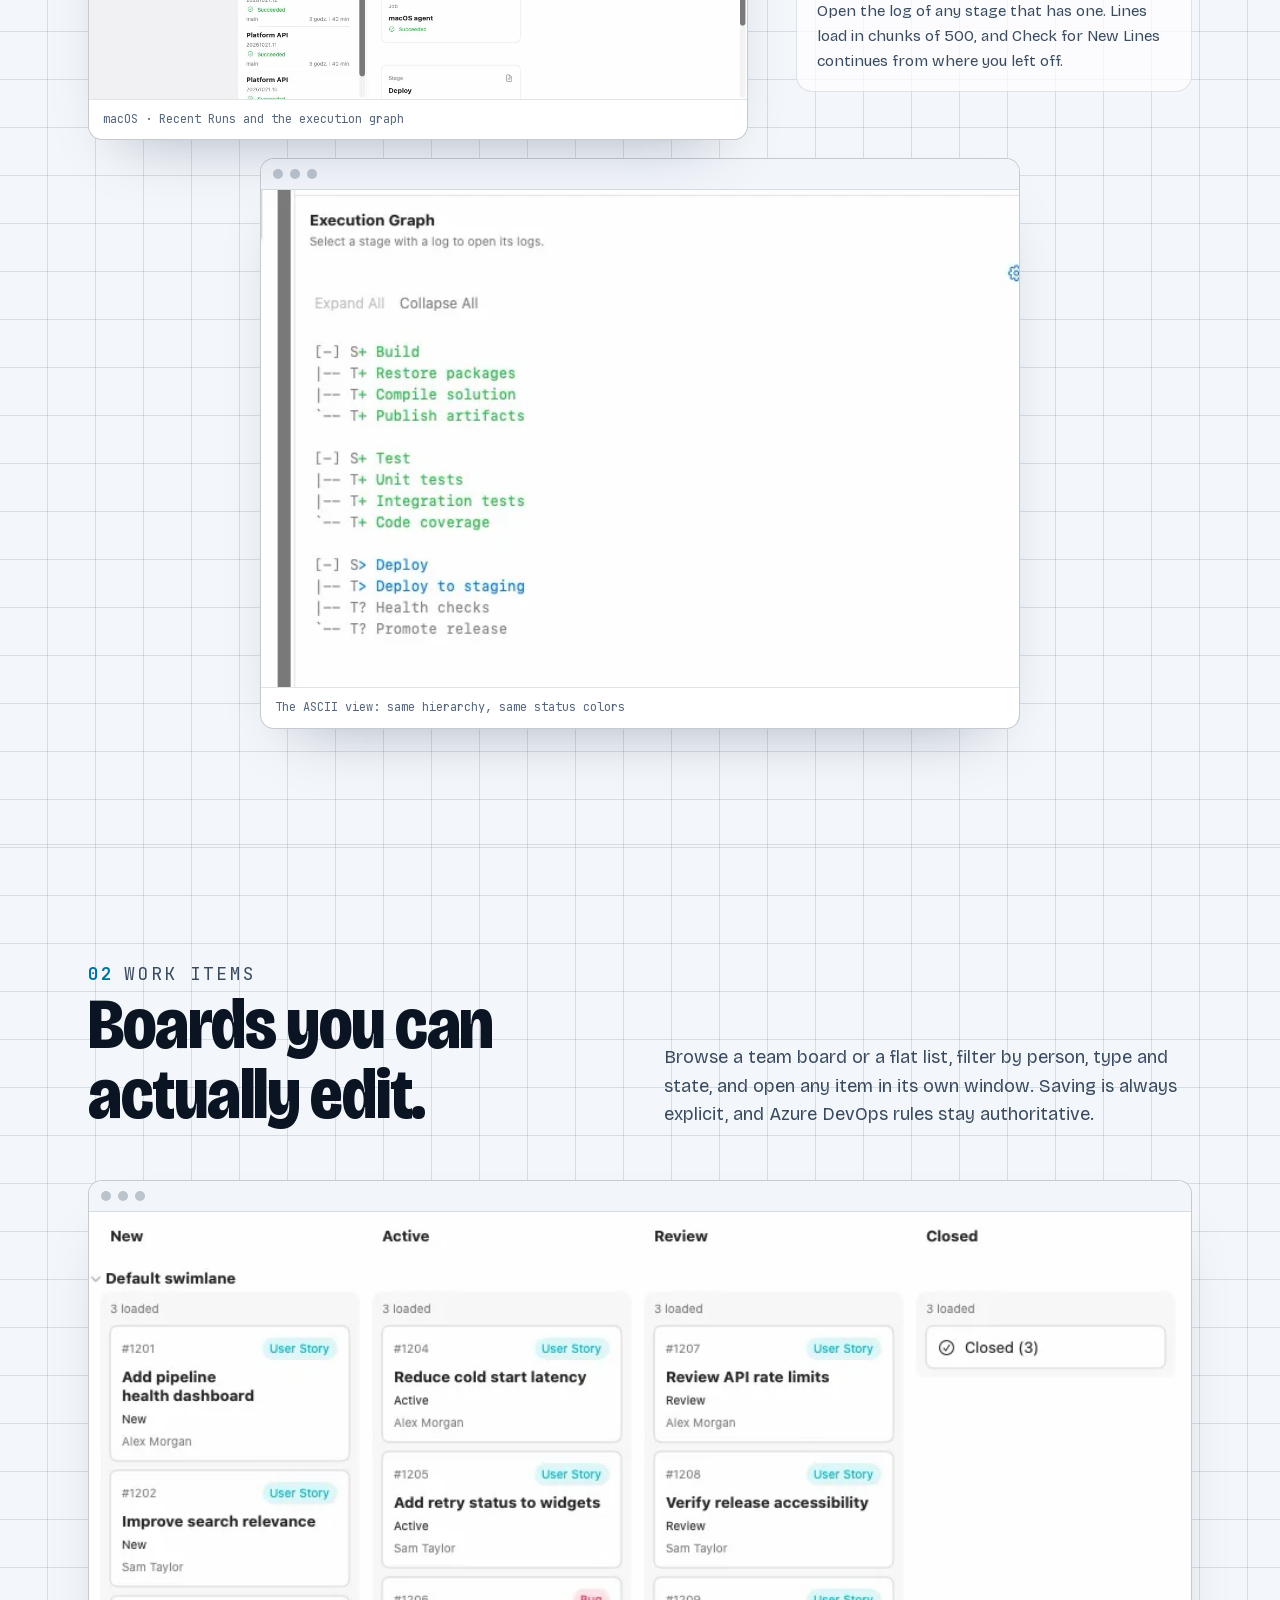
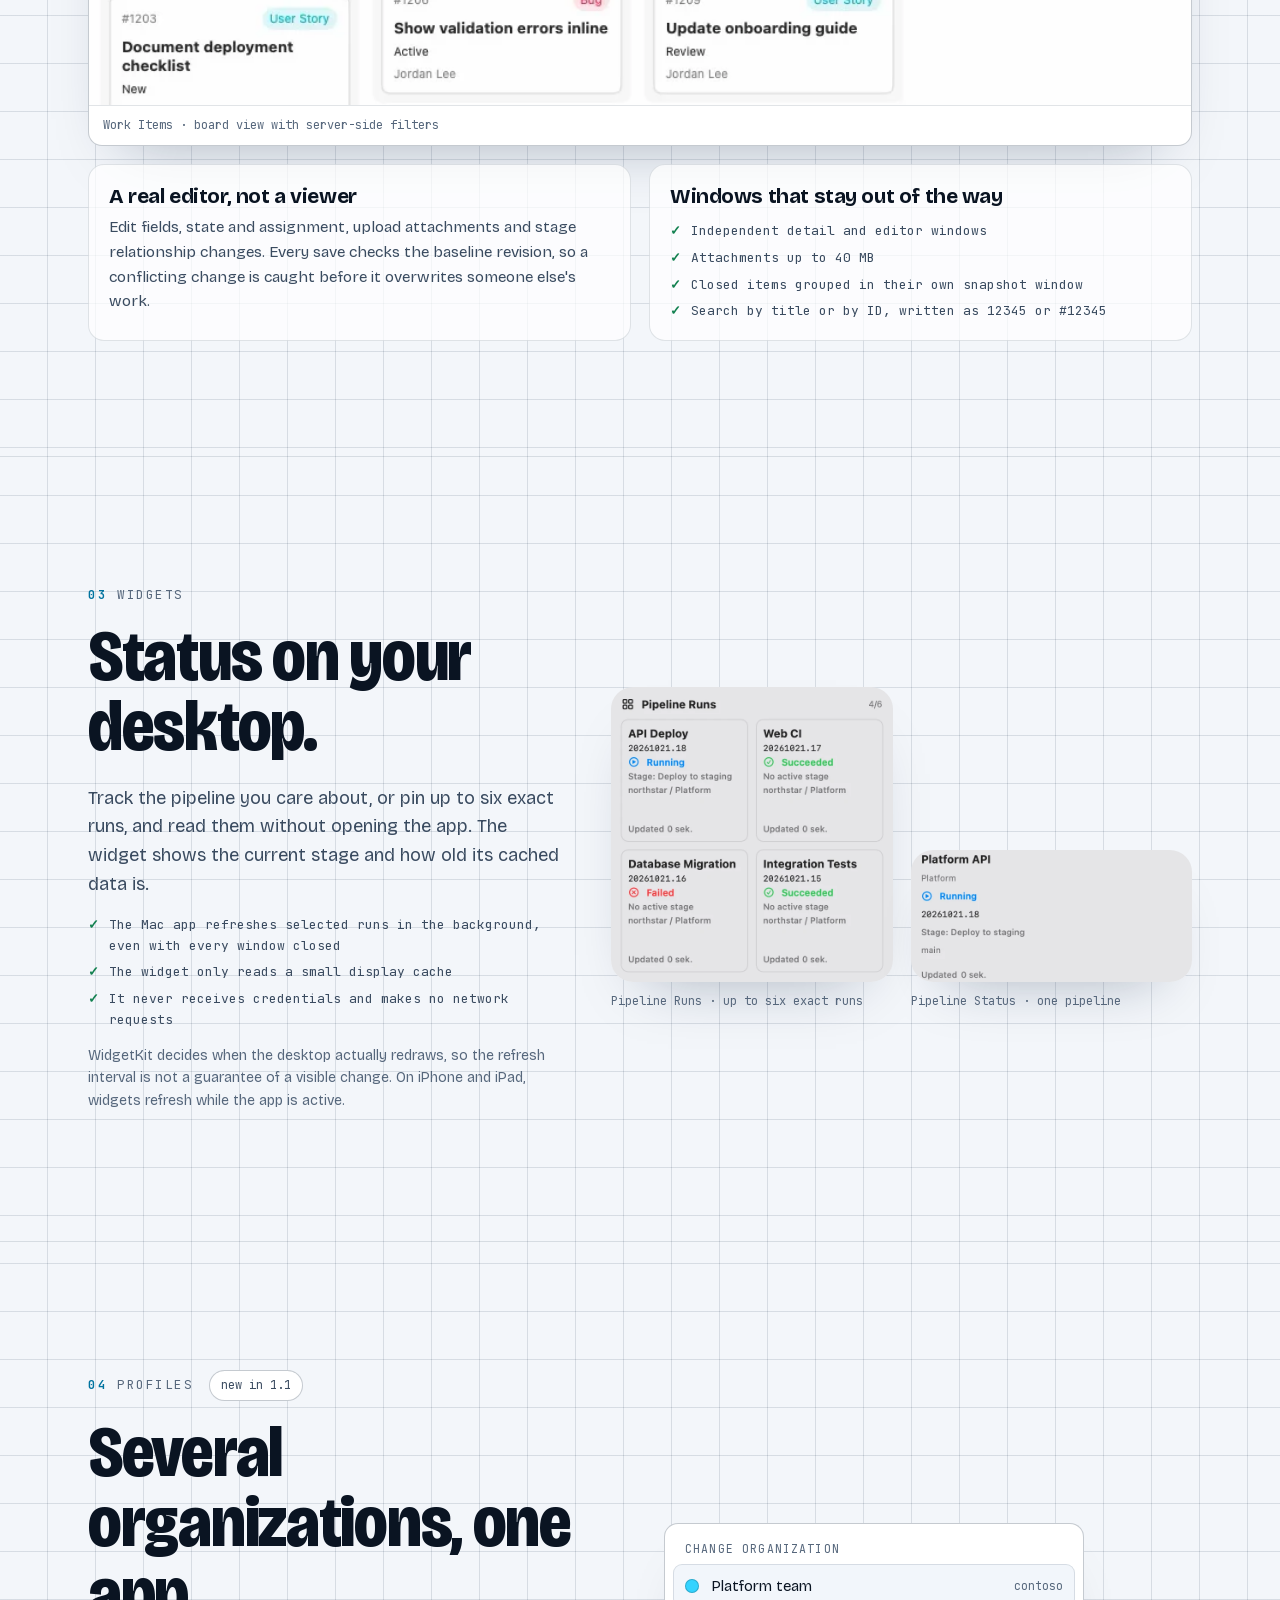
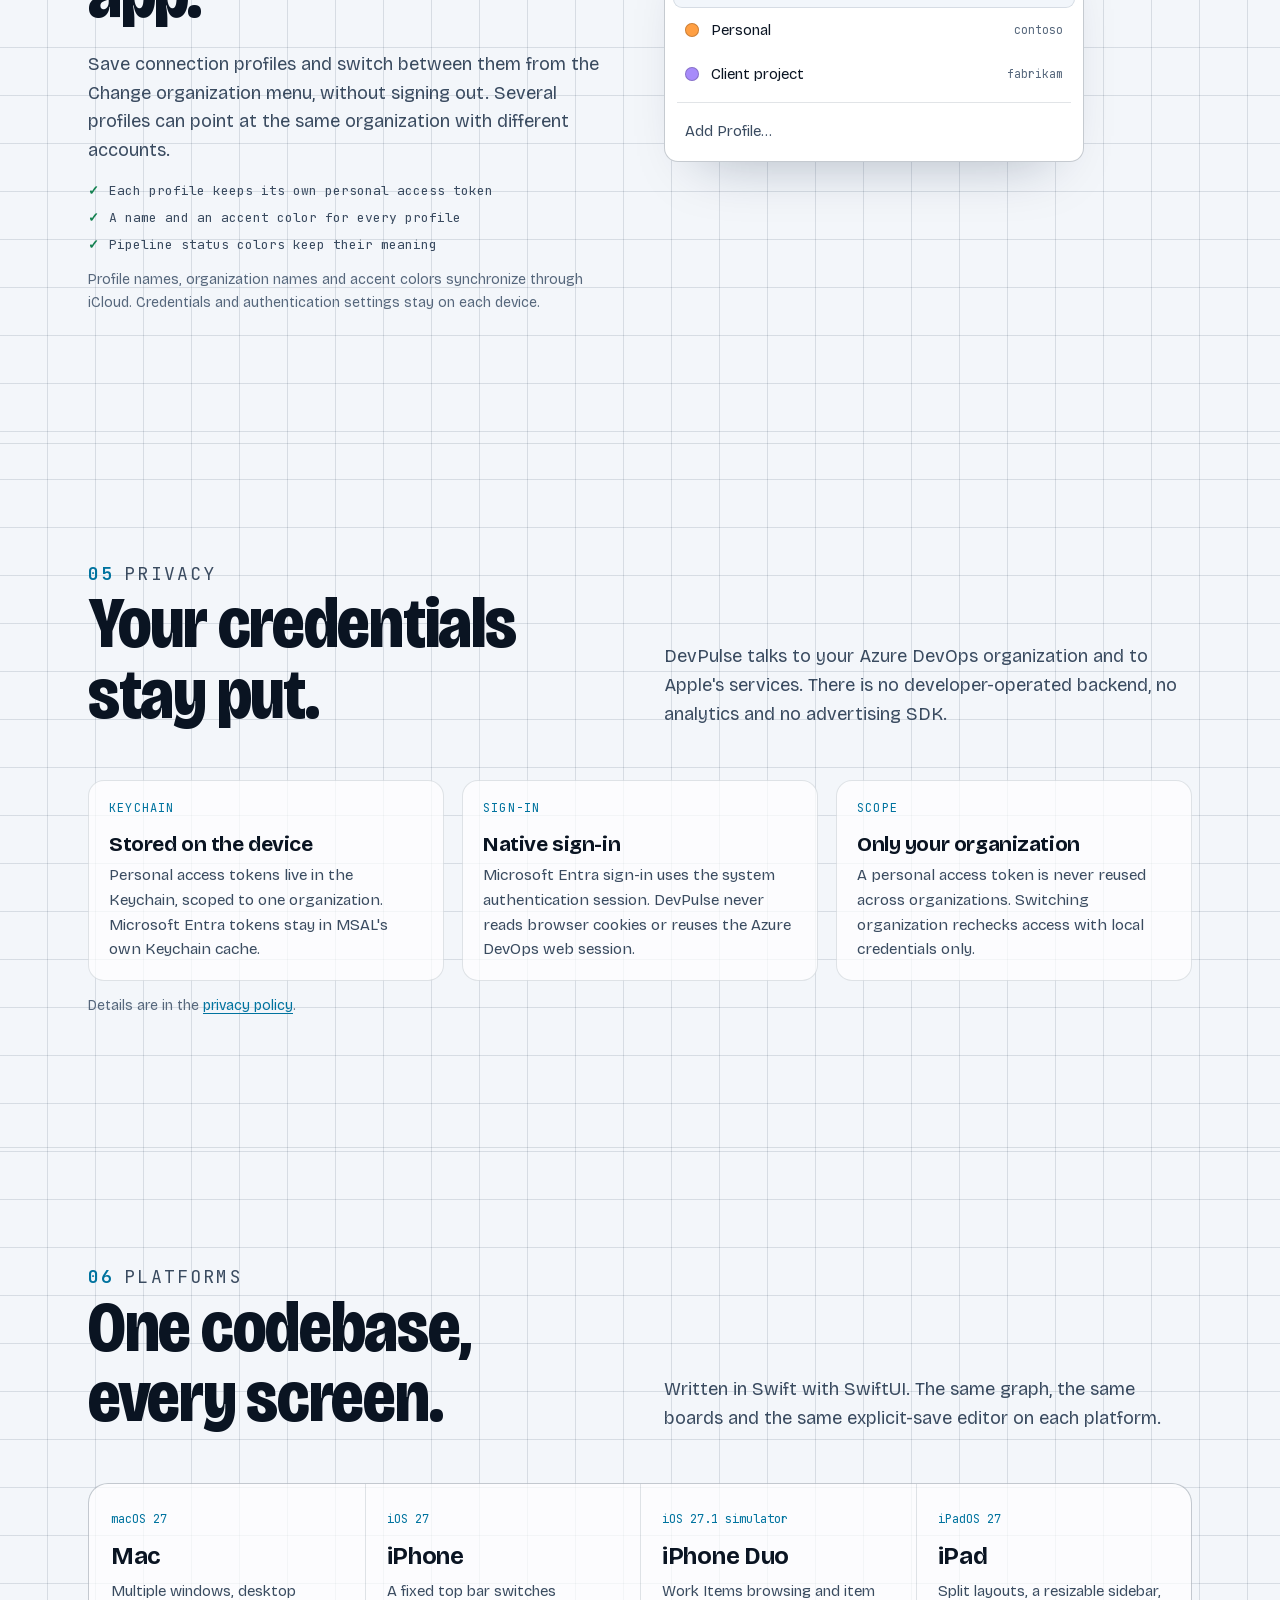
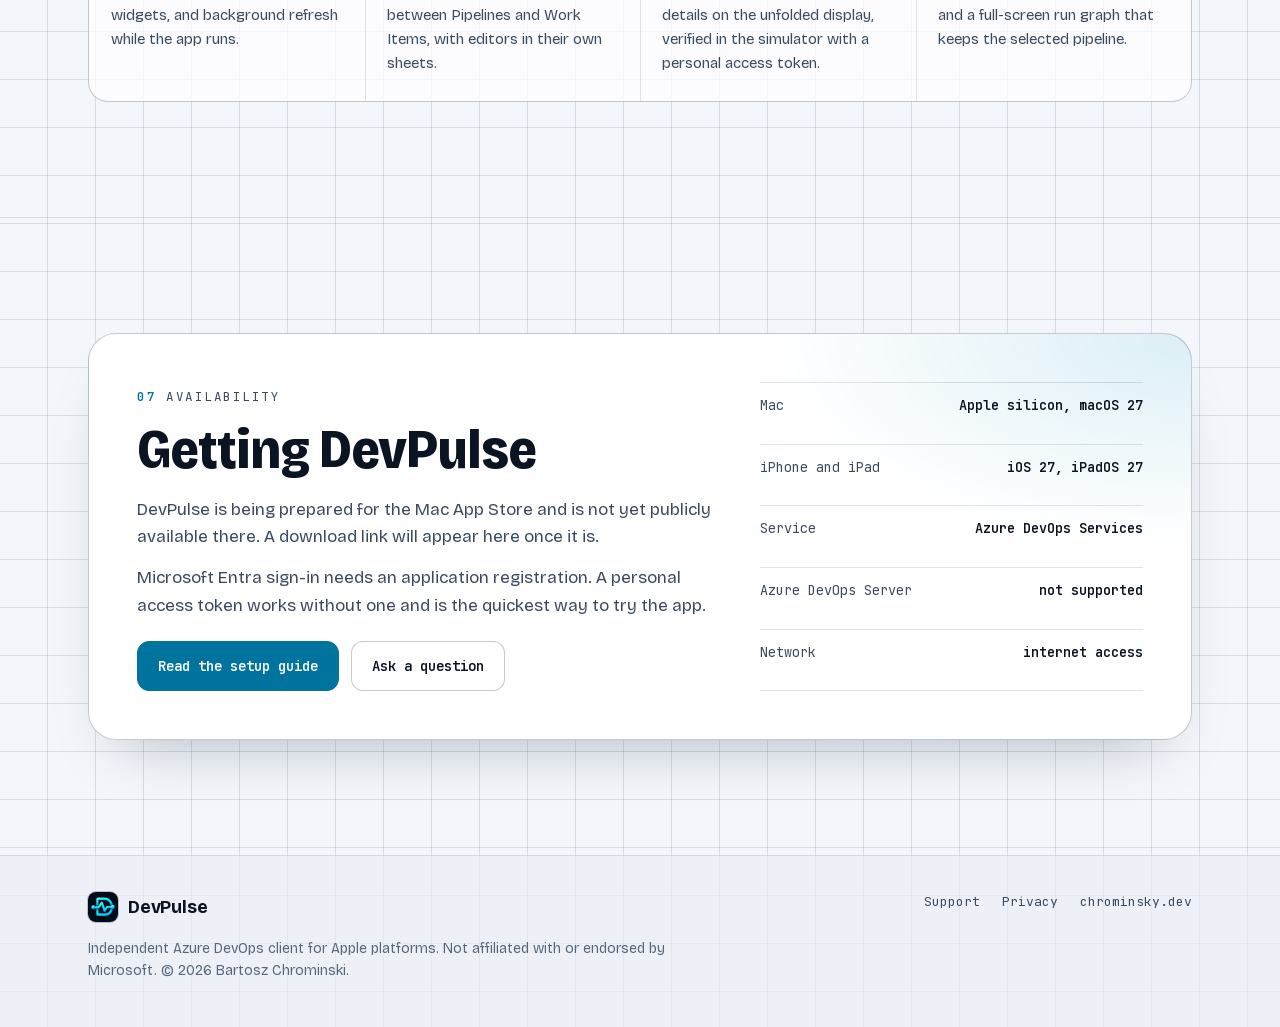
==== commit 65438529: "Remove the website repository link from the footer Support and security links to the issue forms sta" ====
--- a/index.html
+++ b/index.html
@@ -318,7 +318,6 @@
     <nav class="footer-links" aria-label="Footer">
       <a href="support.html">Support</a>
       <a href="privacy.html">Privacy</a>
-      <a href="https://github.com/Chrominskyy/devpulse-site">GitHub</a>
       <a href="https://chrominsky.dev">chrominsky.dev</a>
     </nav>
   </div>
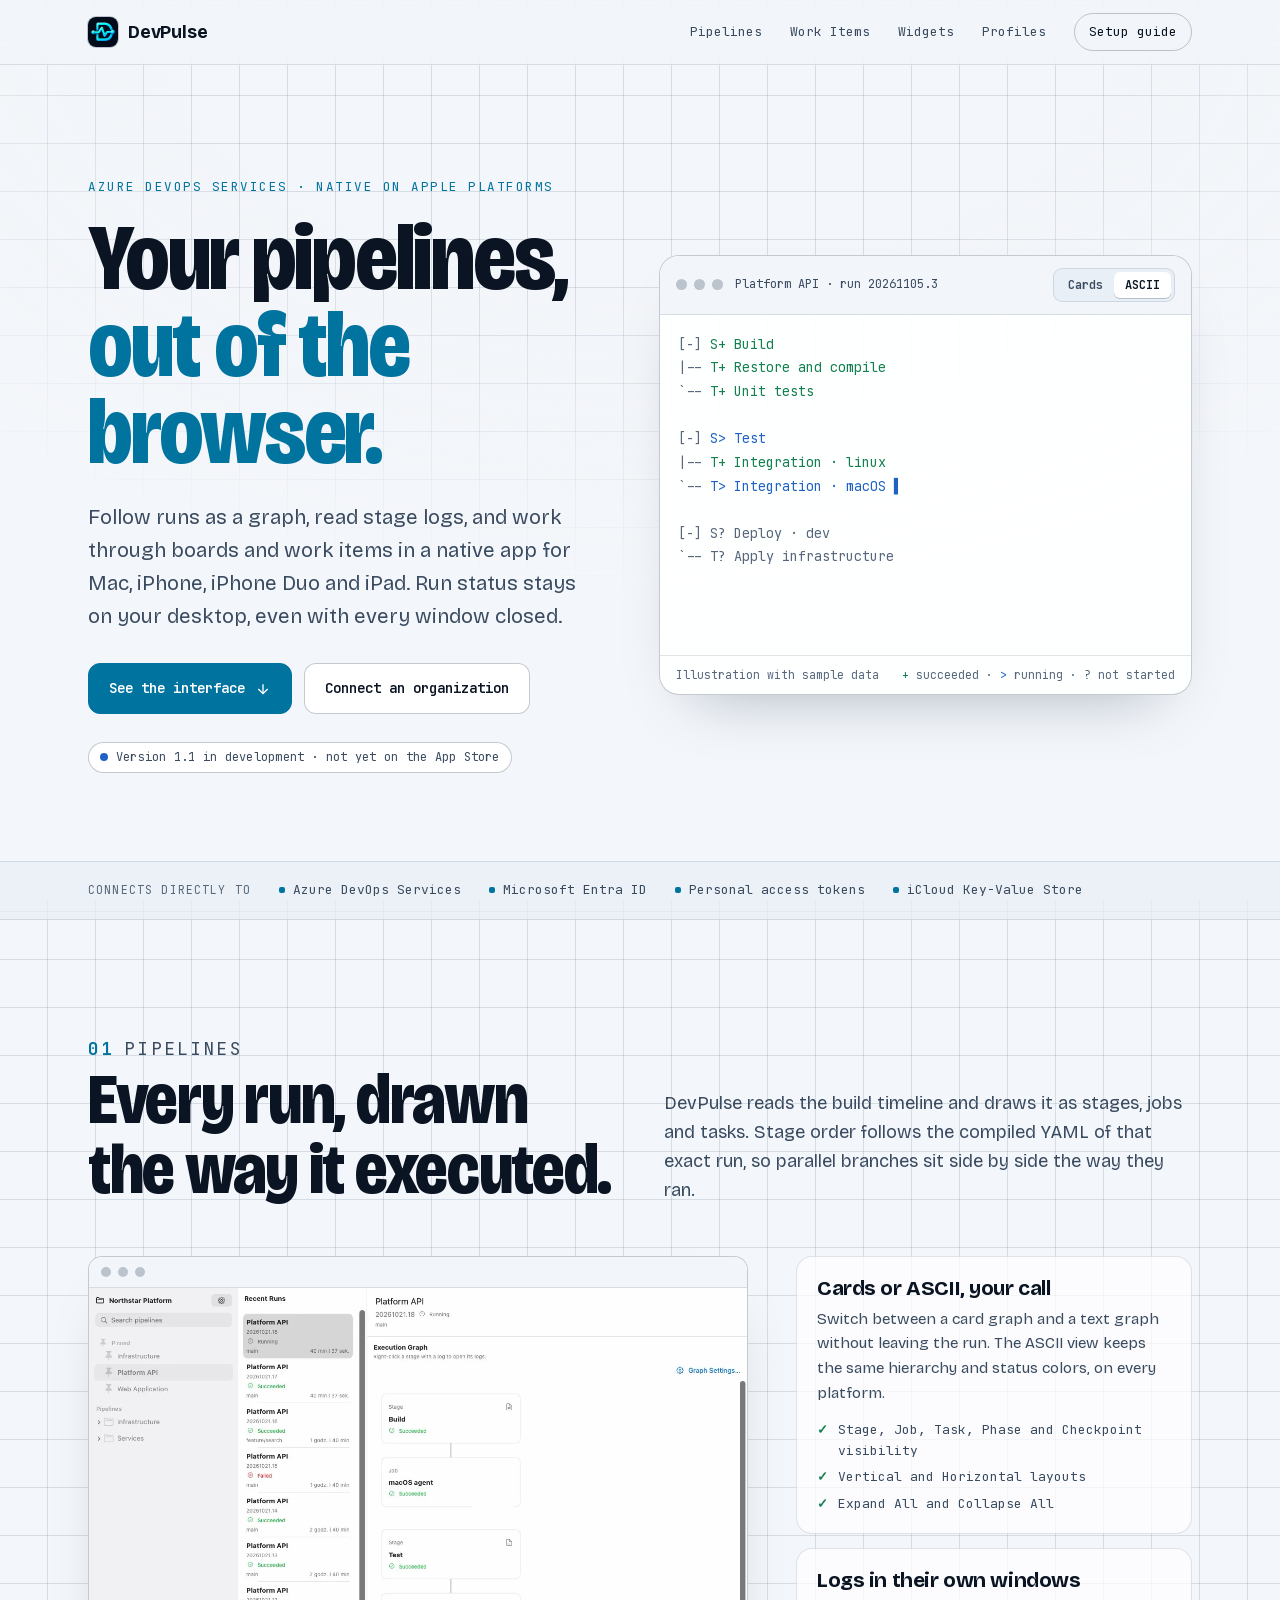
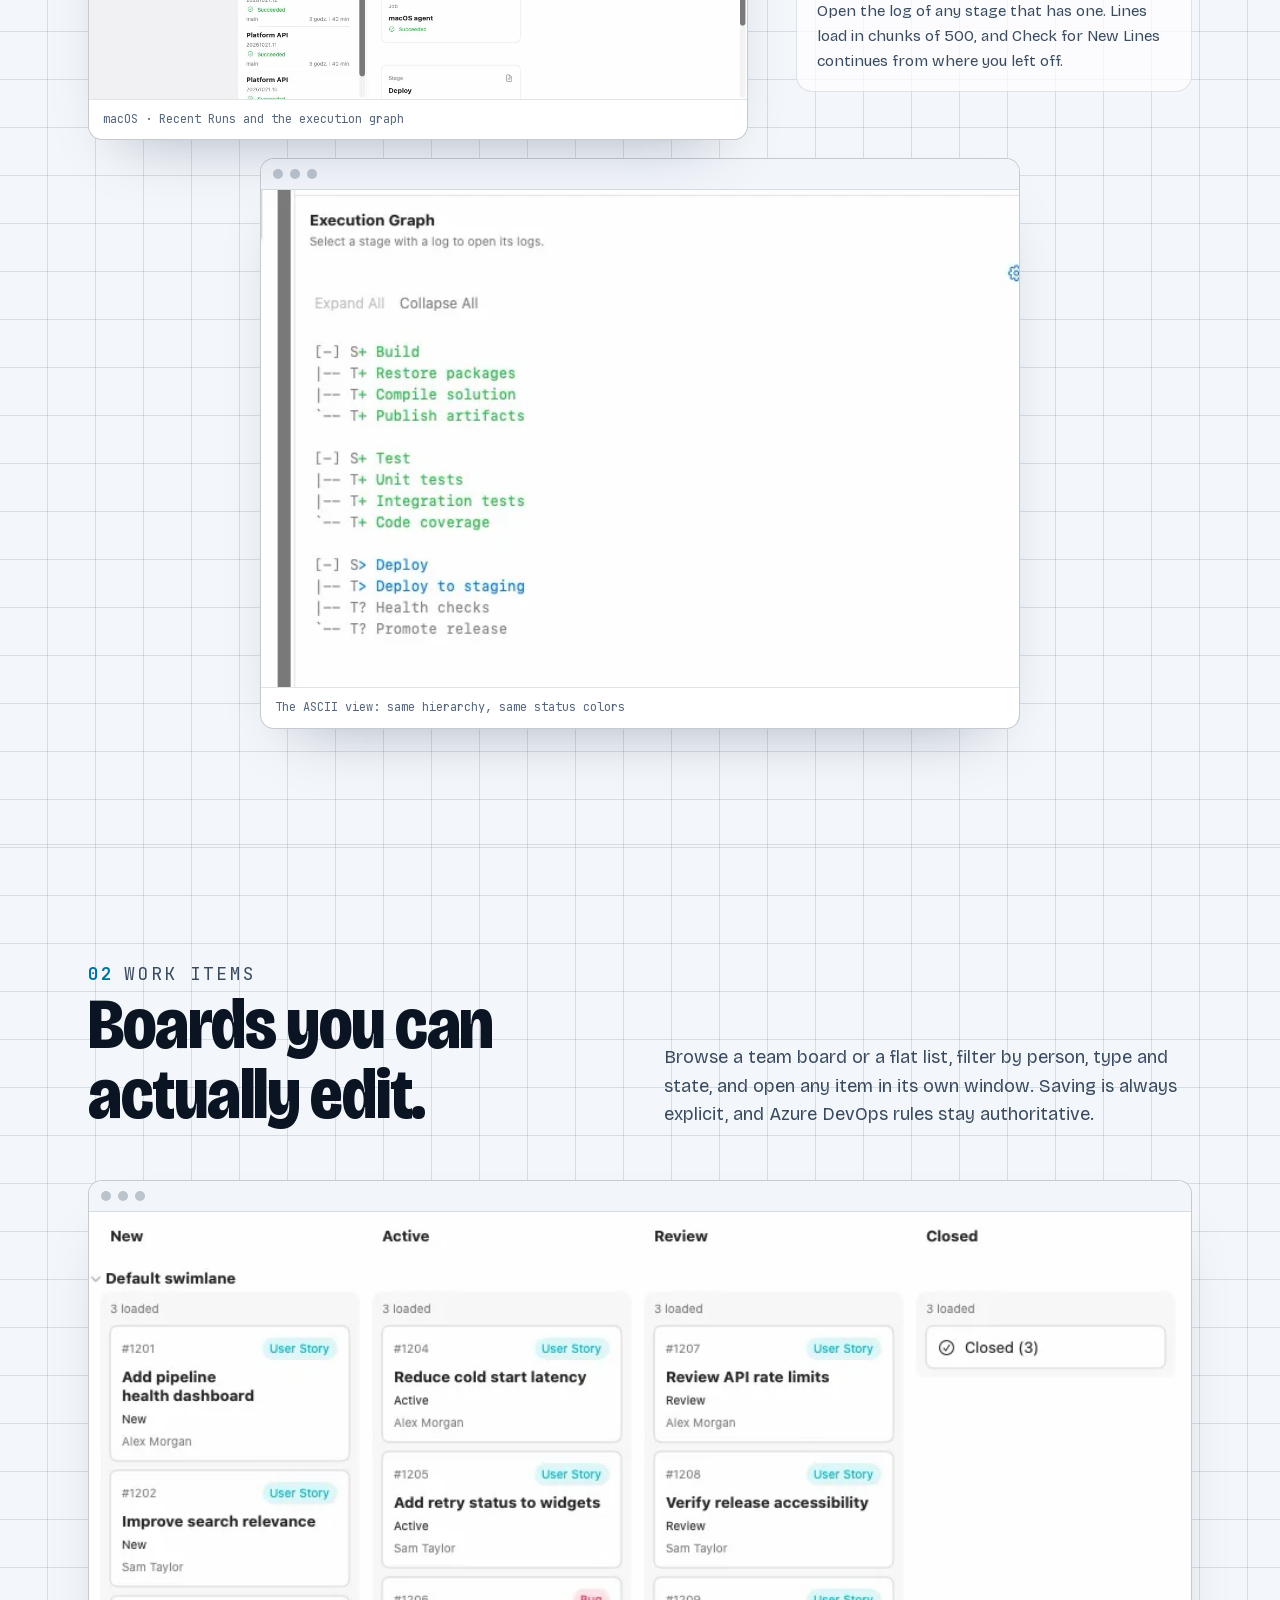
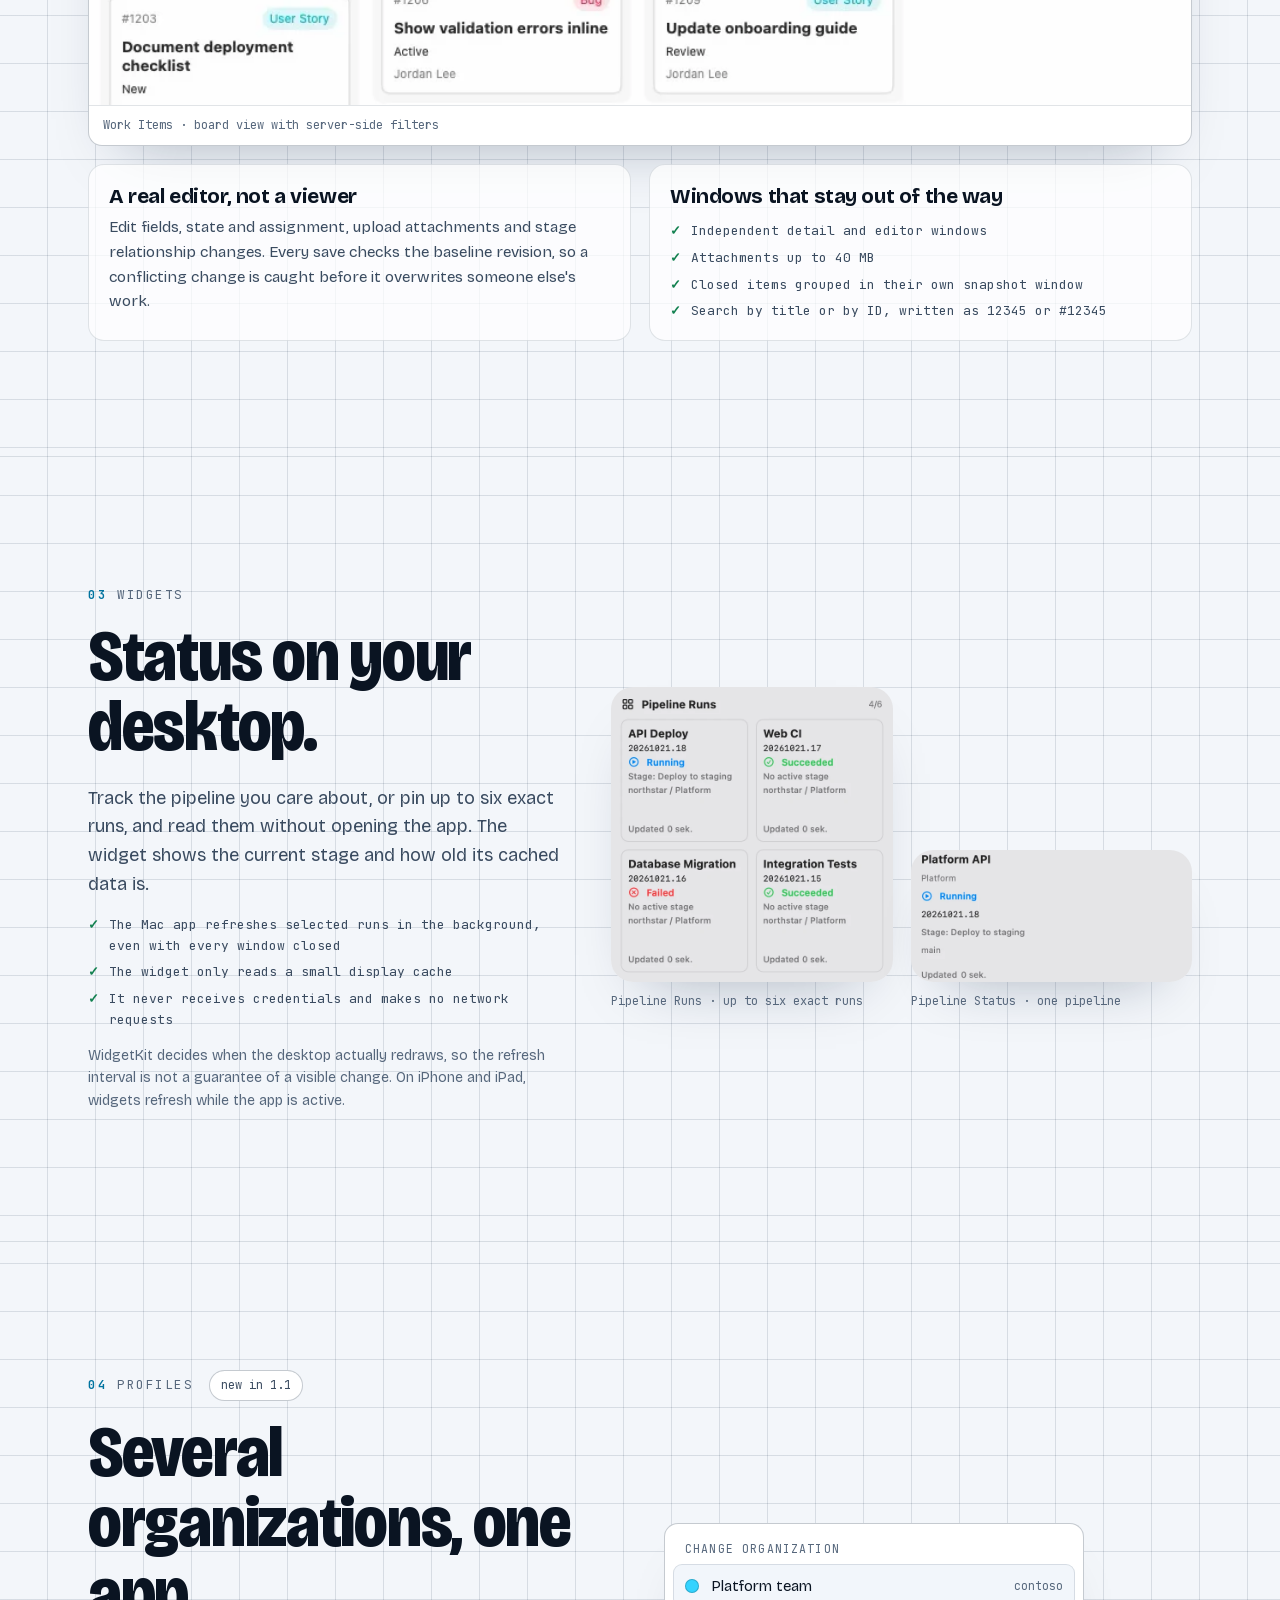
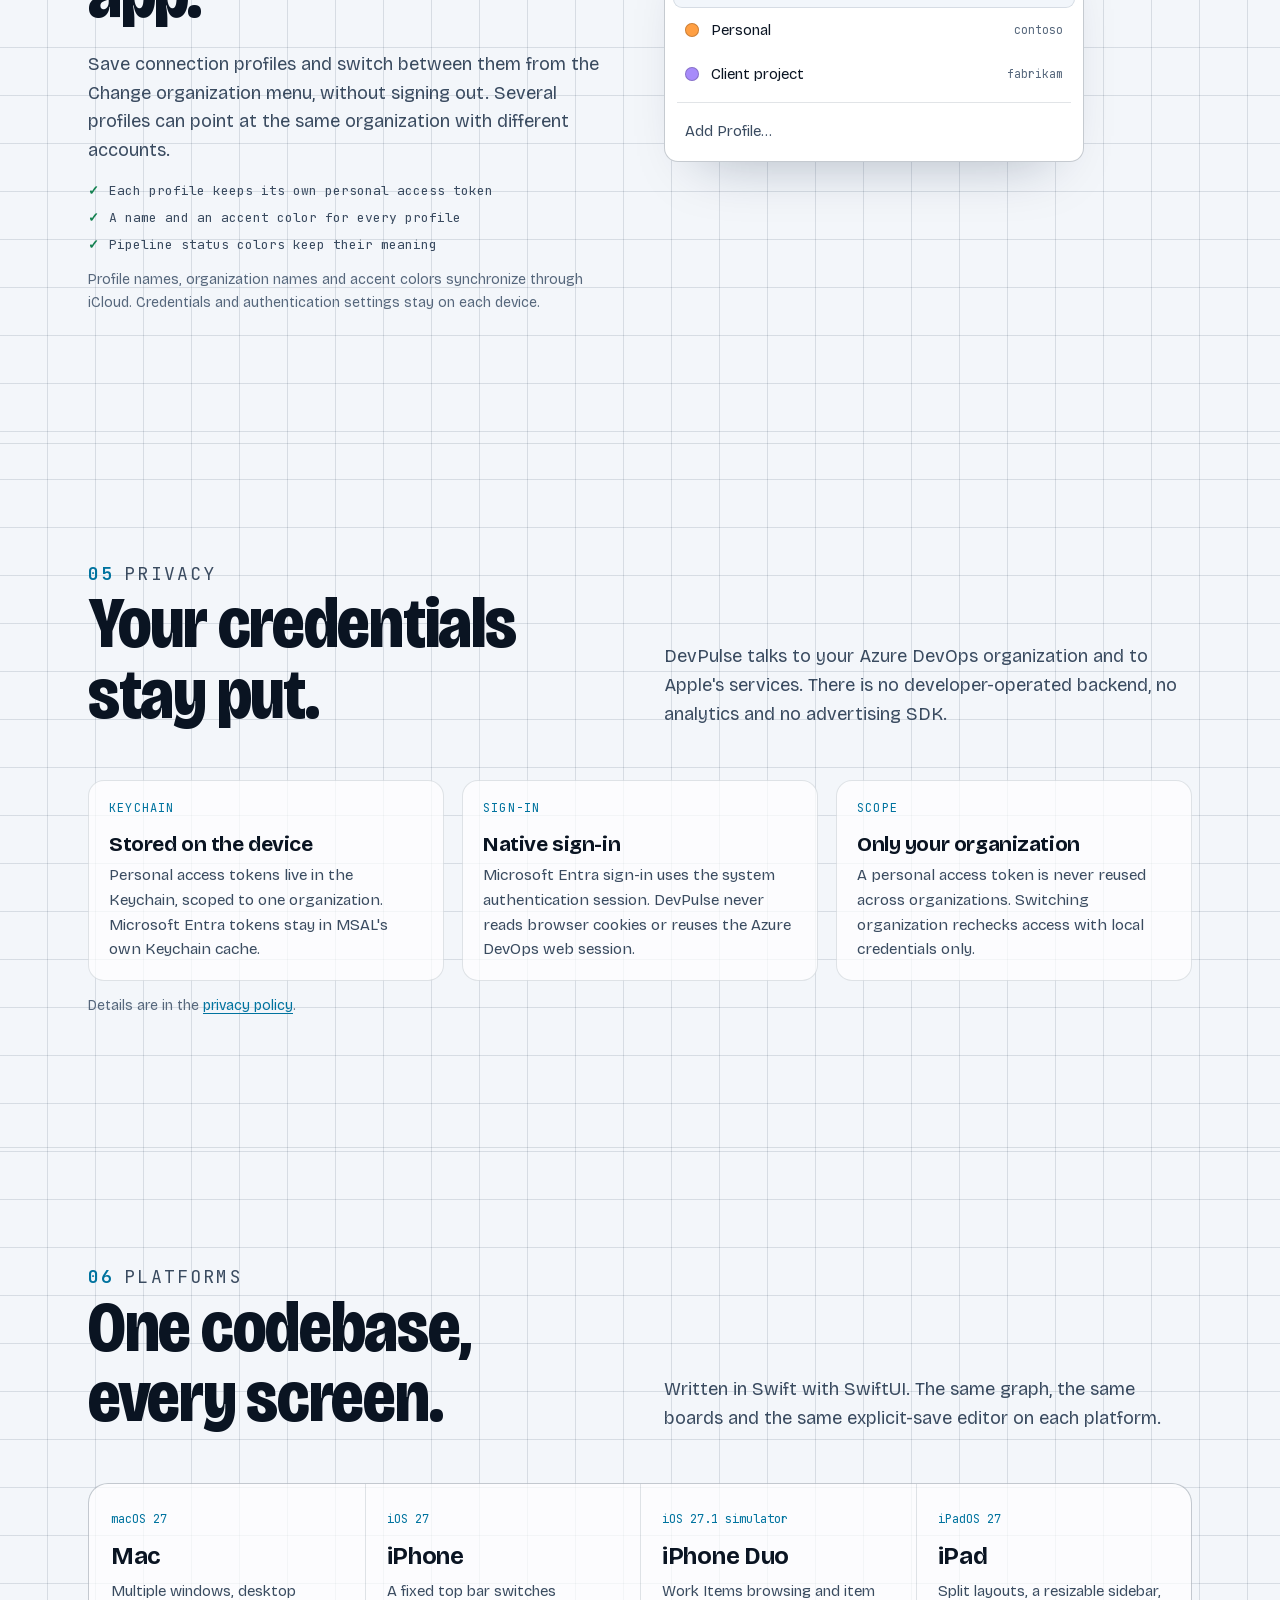
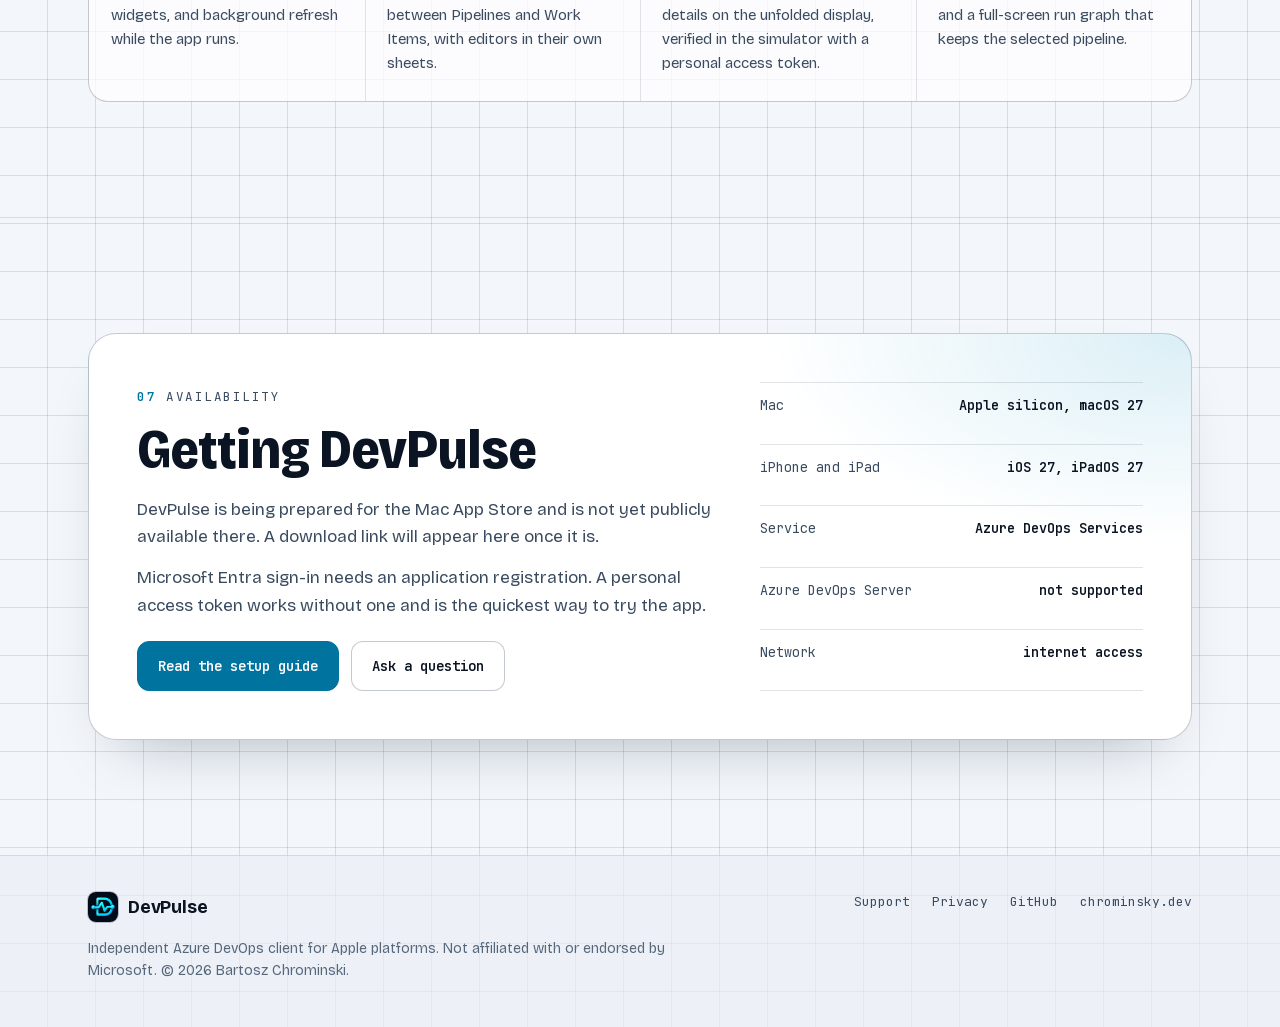
==== commit 3ad11294: "fix(seo): canonical, sitemap and robots on devpulse.chrominsky.dev; add 404 page Canonical, og:url a" ====
--- a/index.html
+++ b/index.html
@@ -318,6 +318,7 @@
     <nav class="footer-links" aria-label="Footer">
       <a href="support.html">Support</a>
       <a href="privacy.html">Privacy</a>
+      <a href="https://github.com/Chrominskyy/devpulse-site">GitHub</a>
       <a href="https://chrominsky.dev">chrominsky.dev</a>
     </nav>
   </div>
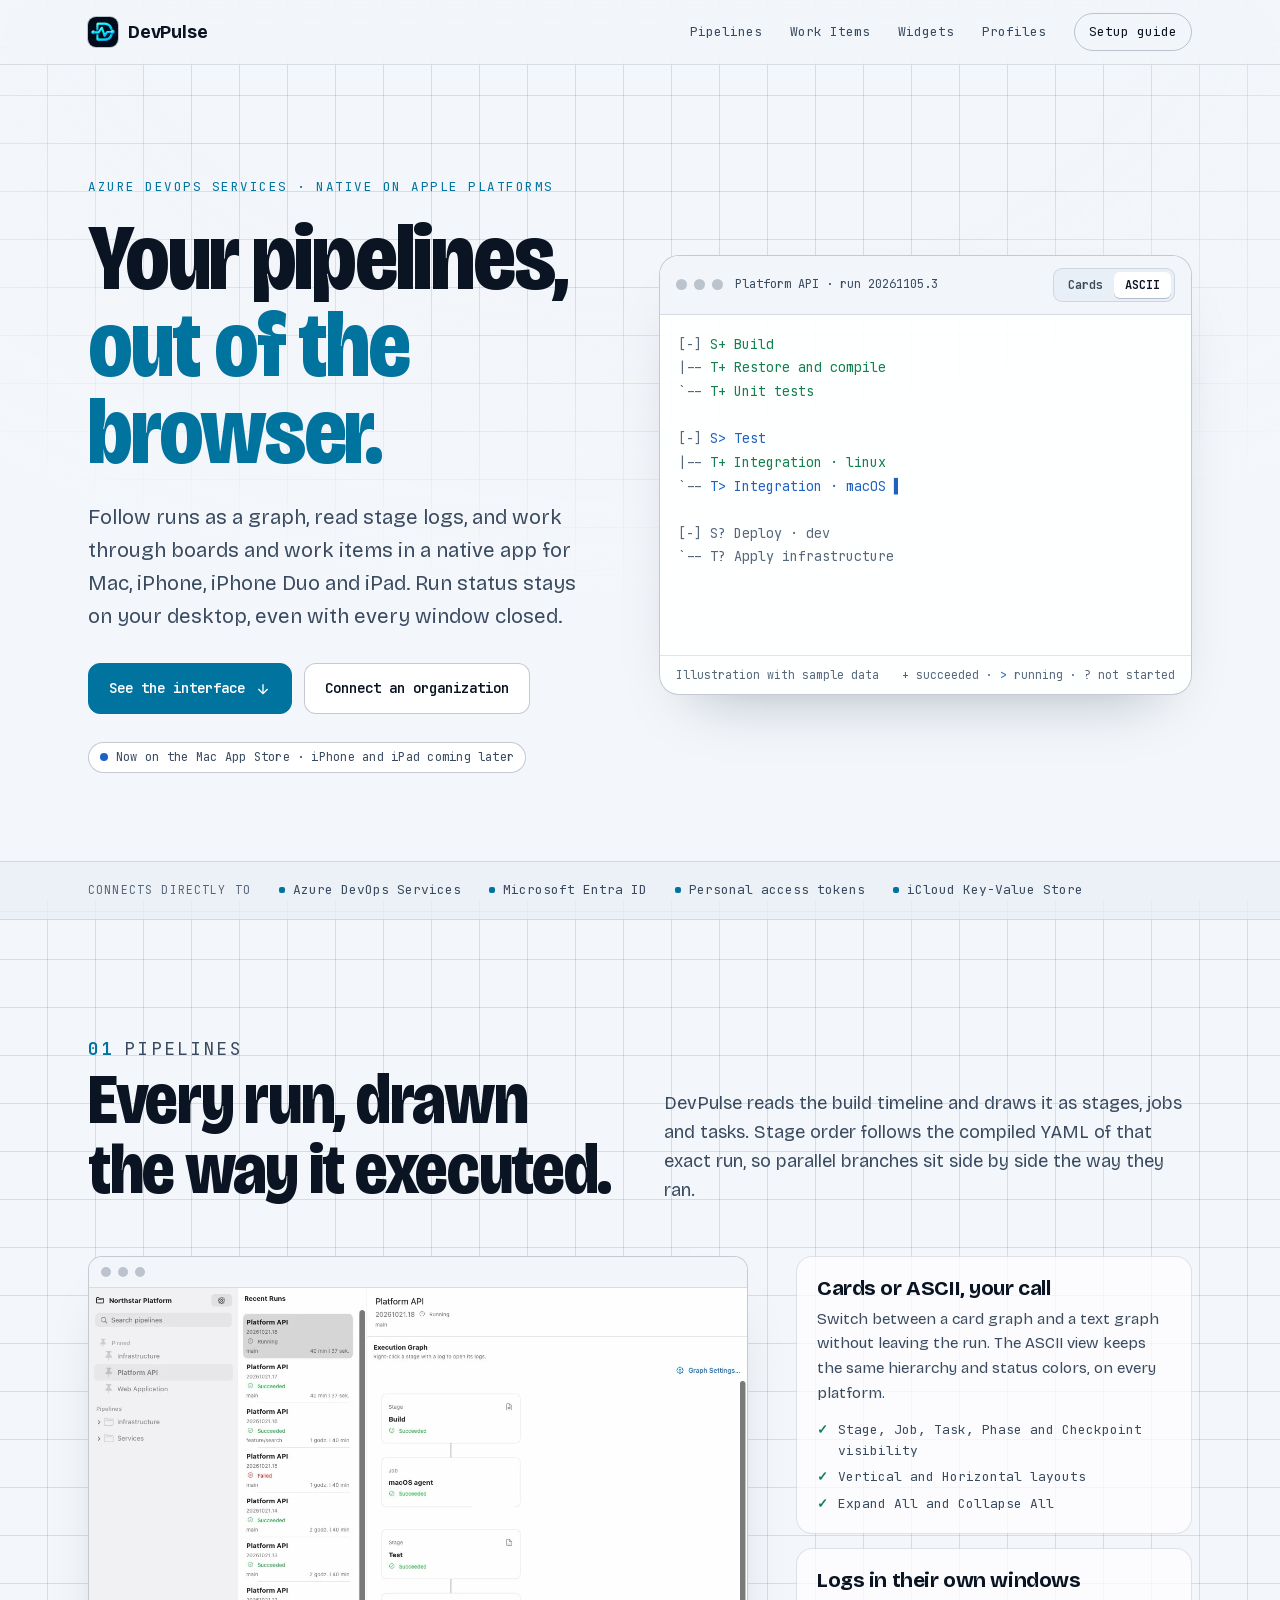
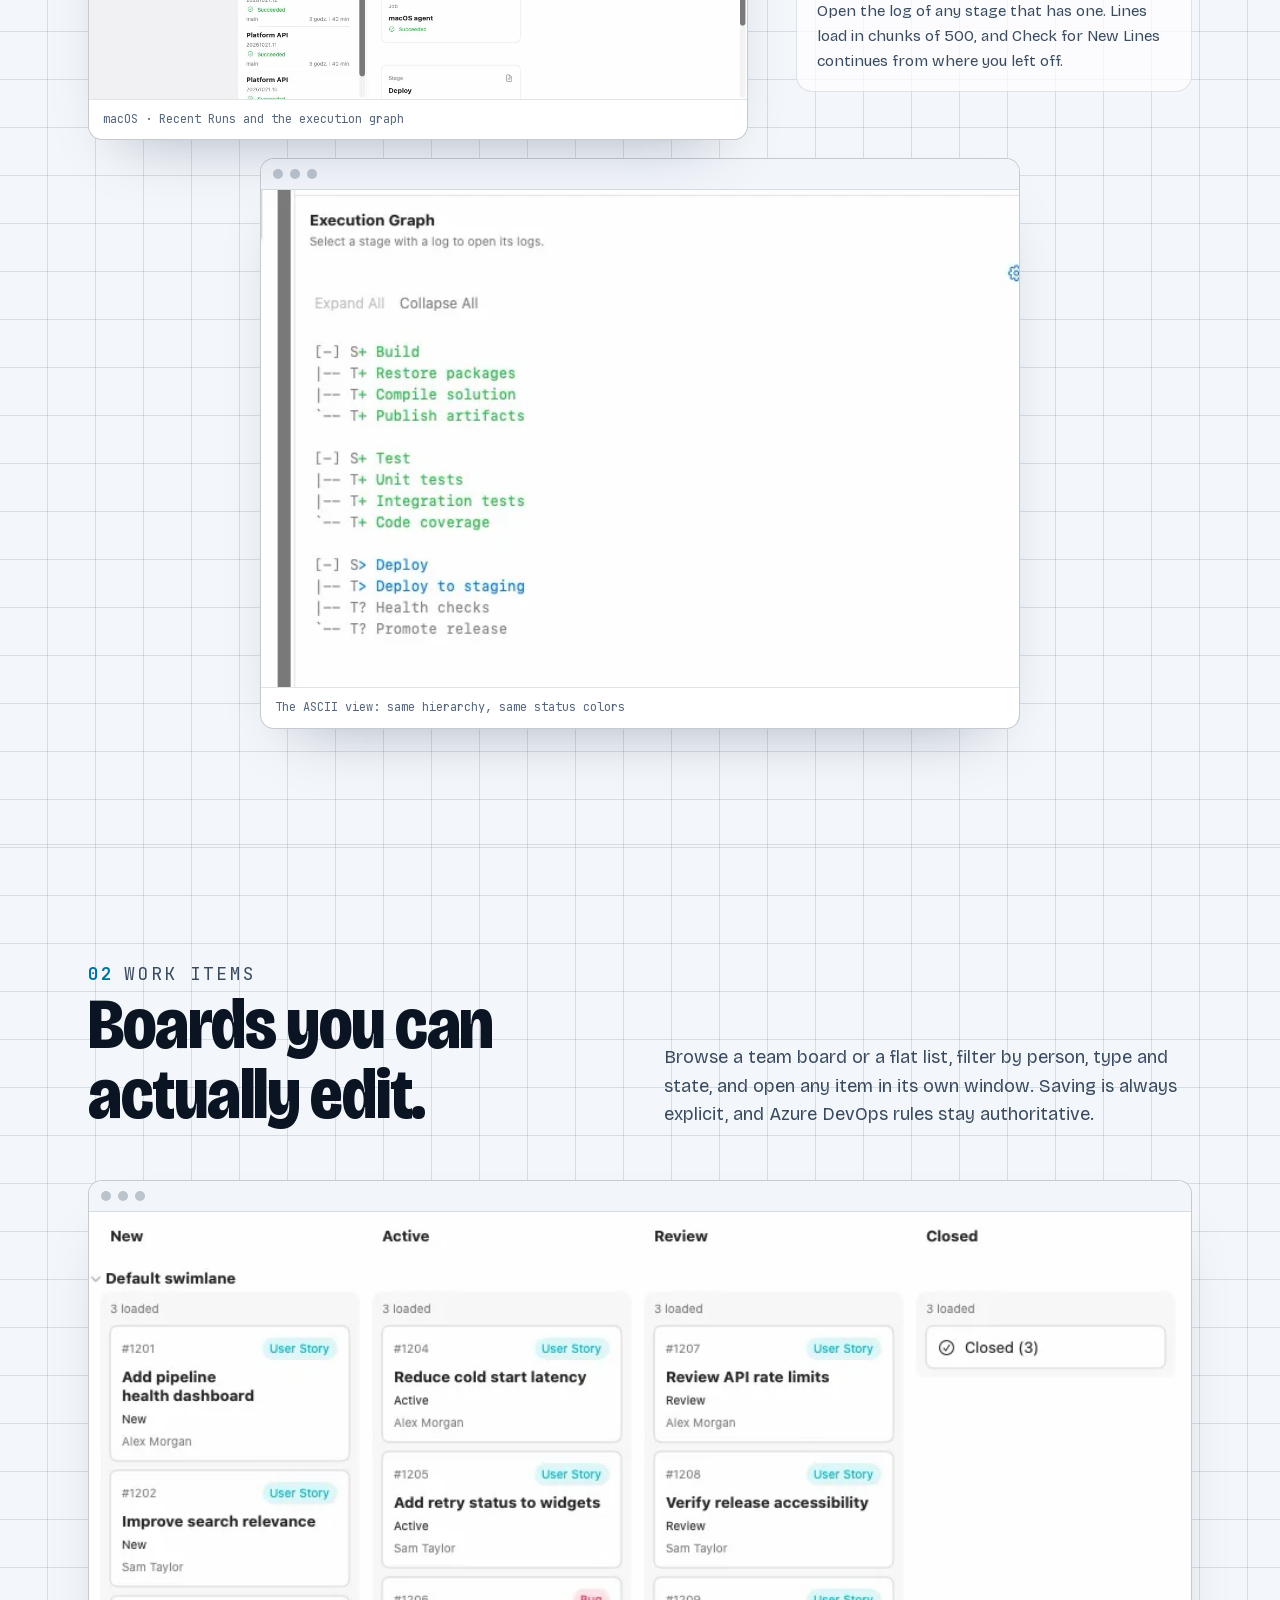
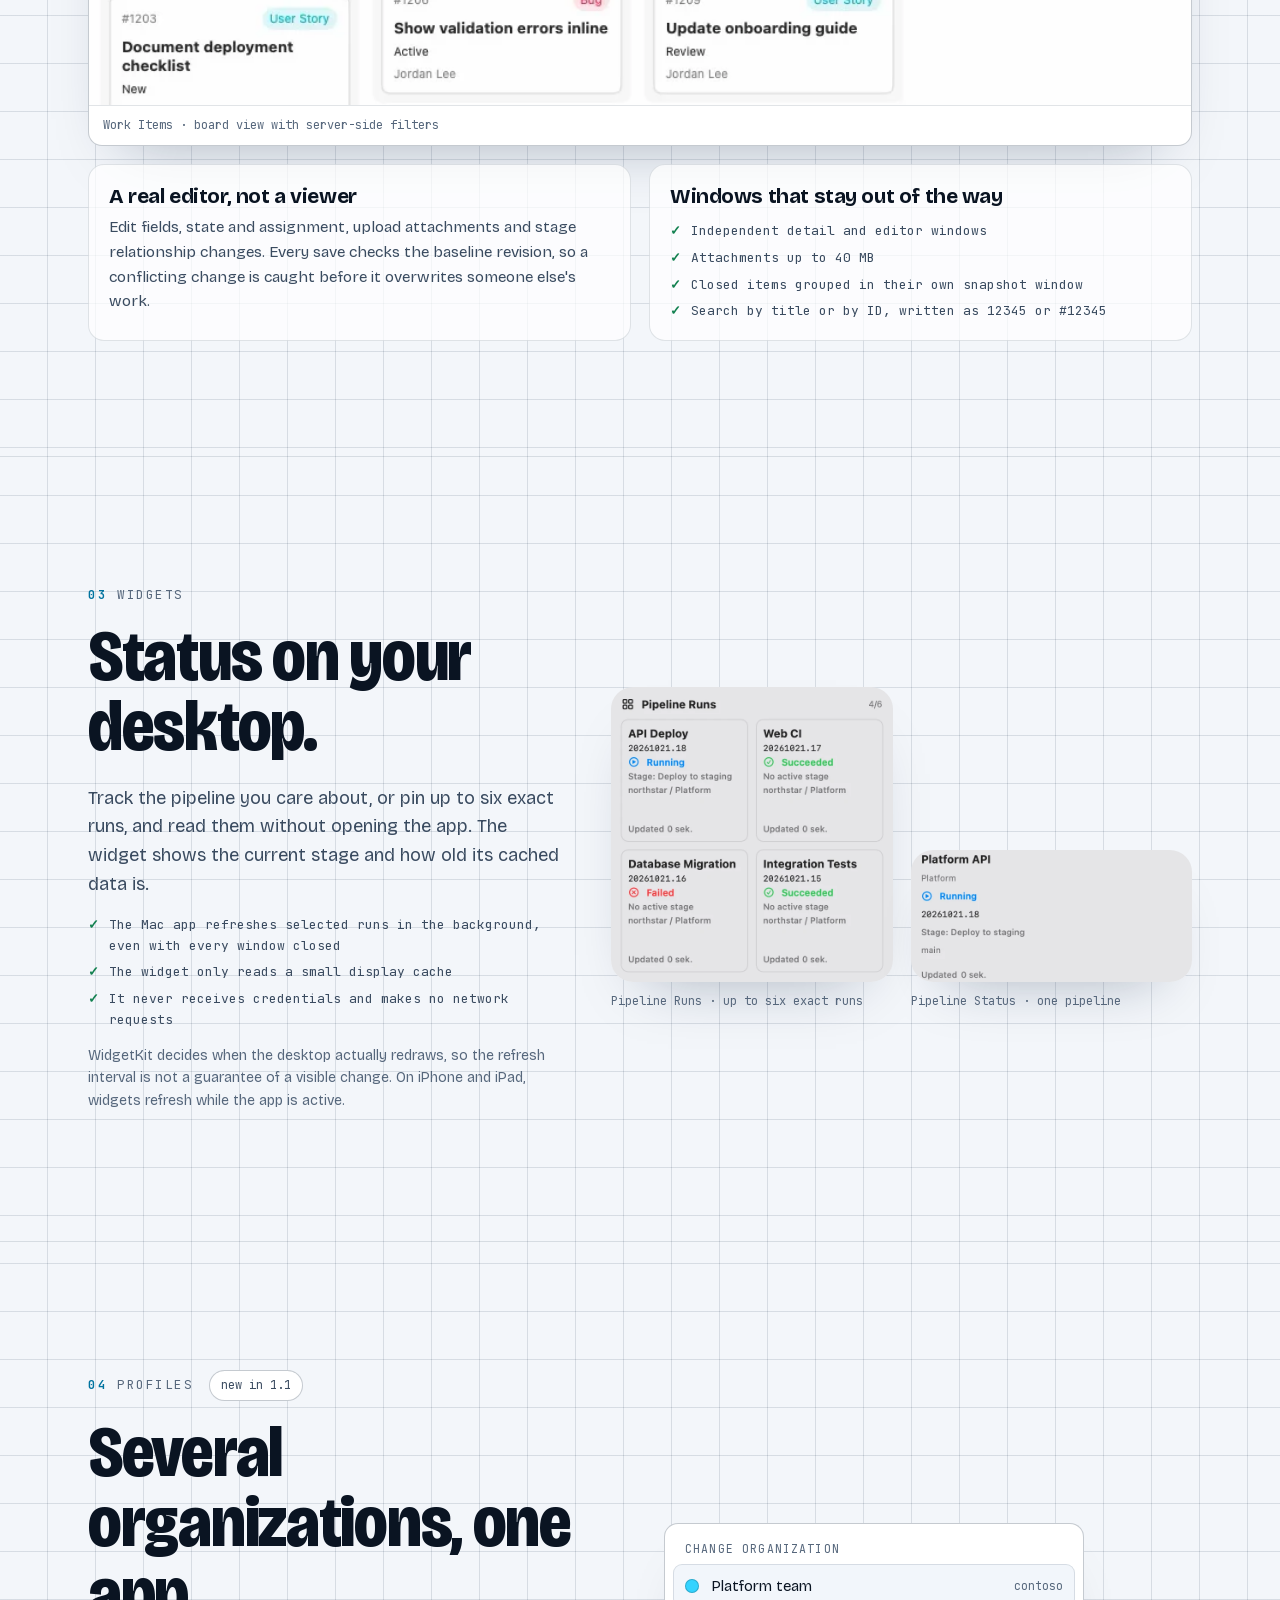
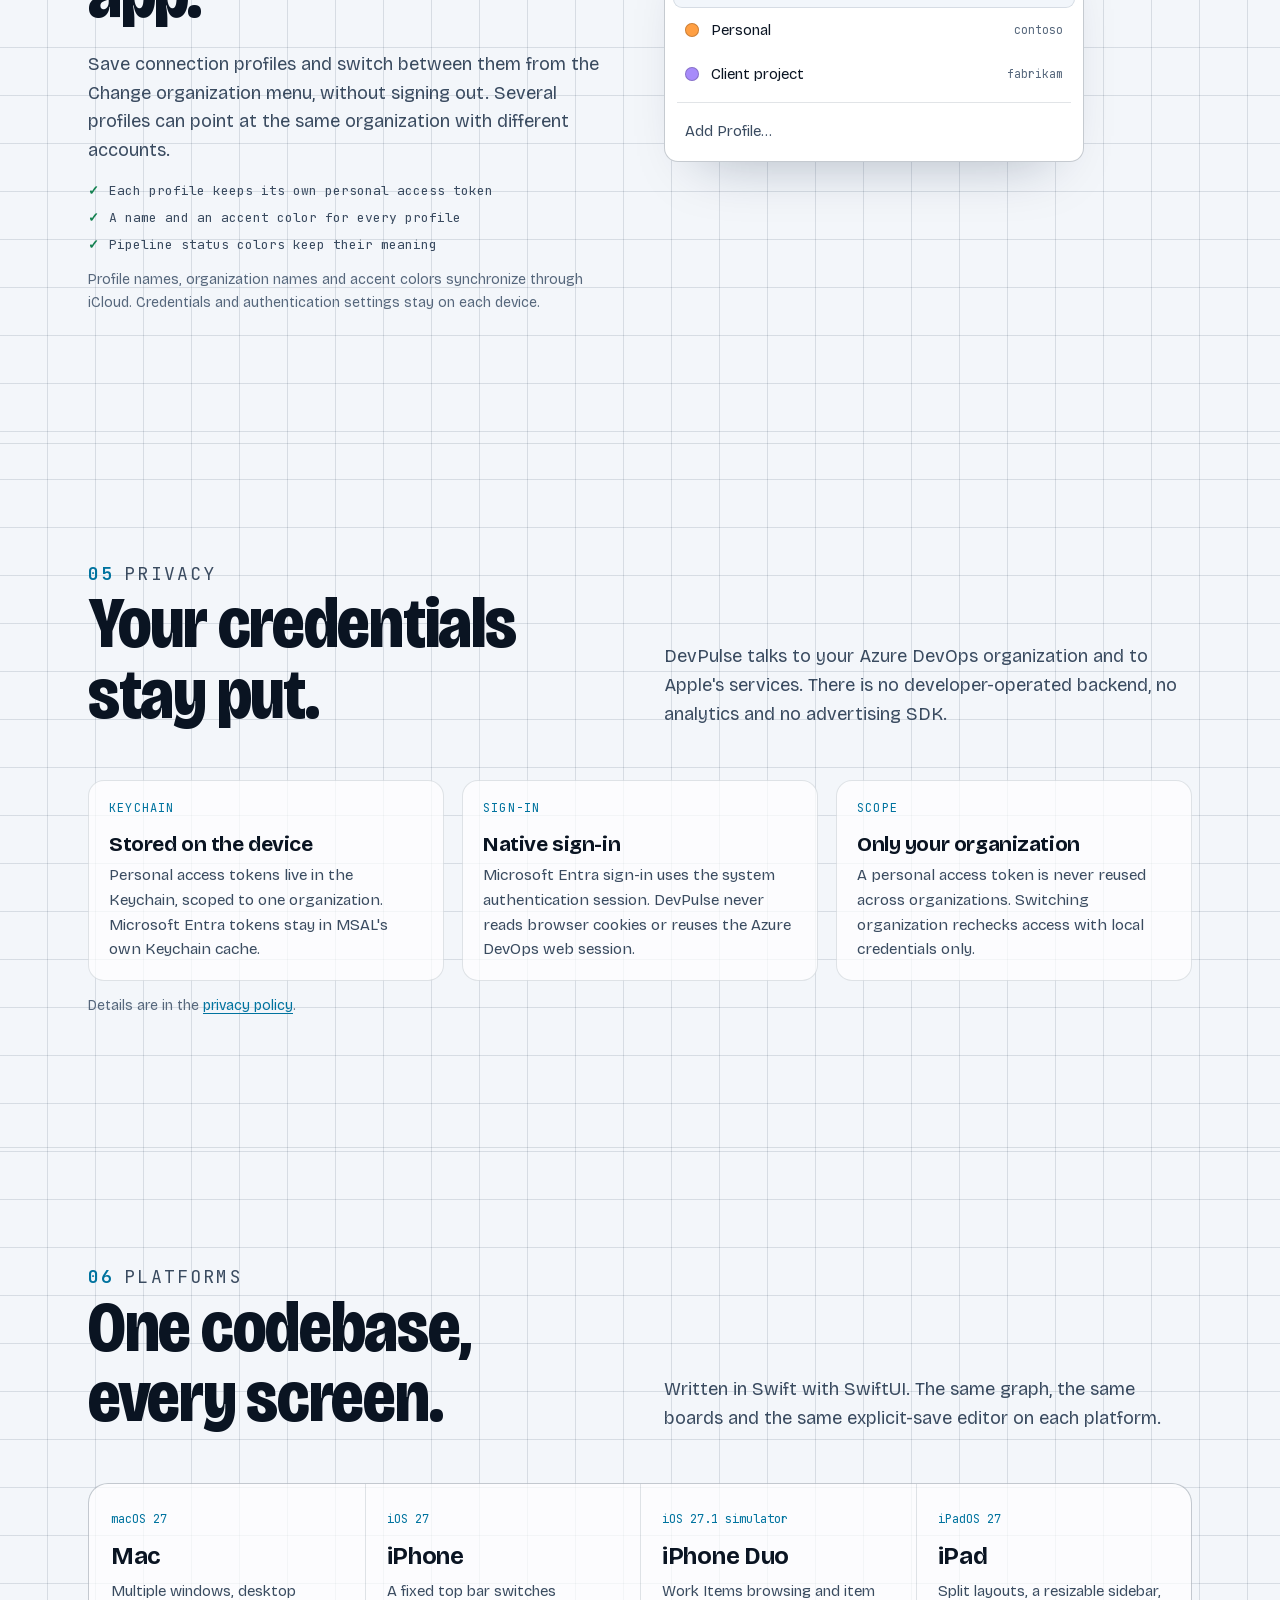
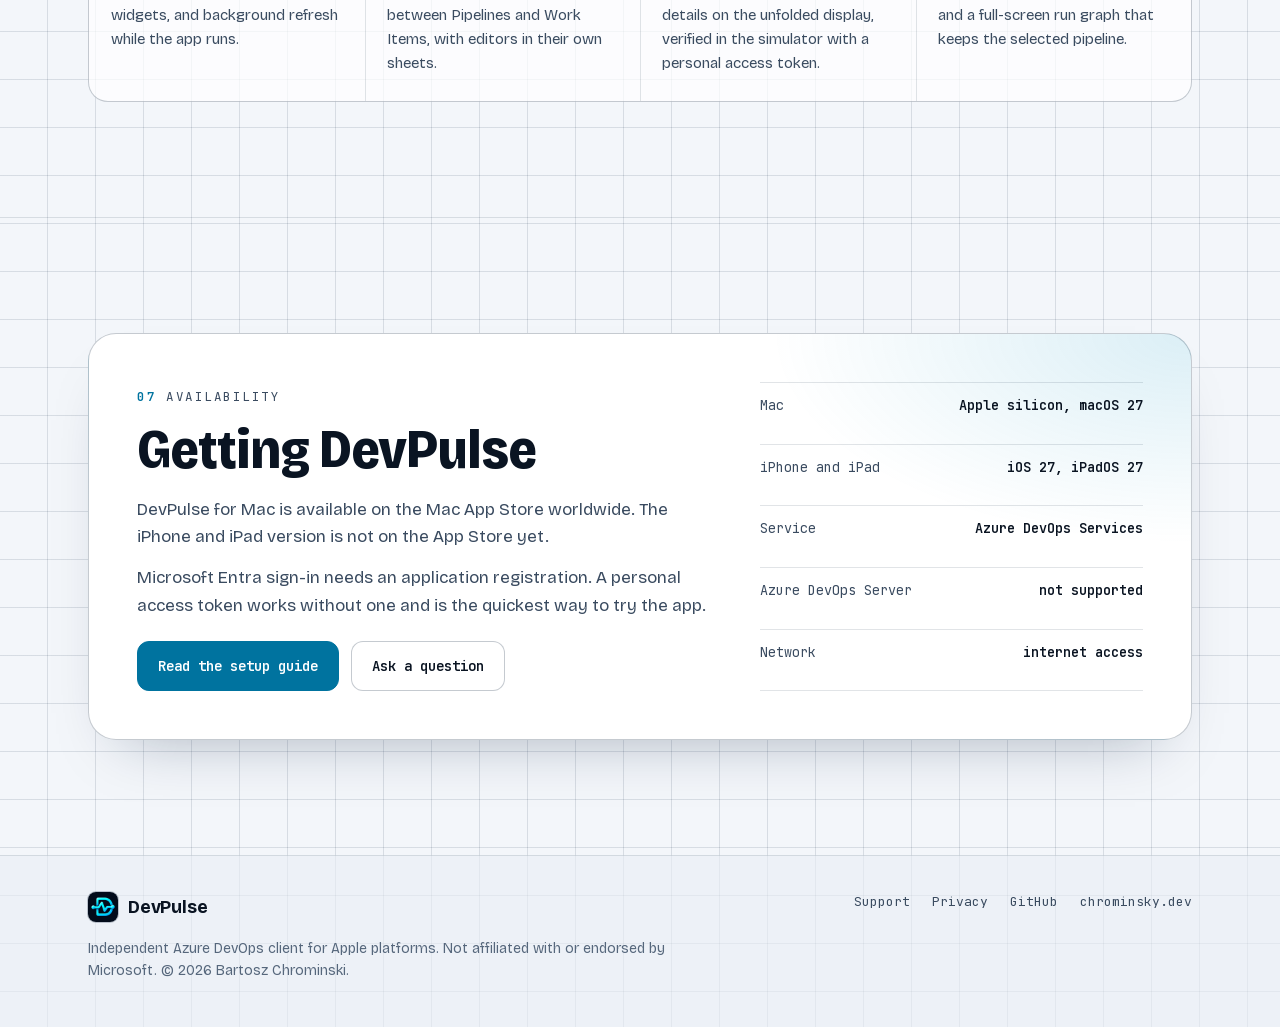
==== commit 8f78ca59: "Mark DevPulse and Mighty Markdown as available on the Mac App Store Co-Authored-By: Claude Opus 5.5 " ====
--- a/index.html
+++ b/index.html
@@ -7,7 +7,7 @@
 <meta name="theme-color" content="#070b12" media="(prefers-color-scheme: dark)">
 <meta name="theme-color" content="#f3f6fa" media="(prefers-color-scheme: light)">
 <title>DevPulse | Azure DevOps, native on Mac, iPhone and iPad</title>
-<meta name="description" content="DevPulse is a native Azure DevOps Services client for macOS, iOS and iPadOS. Follow pipeline runs as a graph, read stage logs, edit work items and keep run status on your desktop.">
+<meta name="description" content="DevPulse is a native Azure DevOps Services client for Mac, iPhone and iPad: pipeline runs as a graph, stage logs, editable work items and desktop widgets.">
 <link rel="canonical" href="https://devpulse.chrominsky.dev/">
 <meta property="og:type" content="website">
 <meta property="og:site_name" content="DevPulse">
@@ -25,6 +25,22 @@
 <link rel="preload" href="assets/fonts/jetbrains-mono.woff2" as="font" type="font/woff2" crossorigin>
 <link rel="stylesheet" href="assets/site.css">
 <script src="assets/site.js" defer></script>
+<script type="application/ld+json">
+{
+  "@context": "https://schema.org",
+  "@type": "WebSite",
+  "name": "DevPulse",
+  "url": "https://devpulse.chrominsky.dev/",
+  "description": "DevPulse is a native Azure DevOps Services client for Mac, iPhone and iPad: pipeline runs as a graph, stage logs, editable work items and desktop widgets.",
+  "inLanguage": "en",
+  "author": {
+    "@type": "Person",
+    "@id": "https://chrominsky.dev/#person",
+    "name": "Bartosz Chrominski",
+    "url": "https://chrominsky.dev/"
+  }
+}
+</script>
 </head>
 <body>
 <a class="skip" href="#main">Skip to content</a>
@@ -57,7 +73,7 @@
             <svg viewBox="0 0 24 24" fill="none" stroke="currentColor" stroke-width="2" aria-hidden="true"><path d="M12 5v14M5 12l7 7 7-7"/></svg></a>
           <a class="button" href="support.html#connect">Connect an organization</a>
         </div>
-        <span class="status-pill rise" style="--d:4"><span class="dot live" aria-hidden="true"></span>Version 1.1 in development · not yet on the App Store</span>
+        <span class="status-pill rise" style="--d:4"><span class="dot live" aria-hidden="true"></span>Now on the Mac App Store · iPhone and iPad coming later</span>
       </div>
 
       <div class="console rise" style="--d:3" data-view="ascii">
@@ -290,7 +306,7 @@
         <div>
           <p class="kicker"><b>07</b> Availability</p>
           <h2 id="get-h">Getting DevPulse</h2>
-          <p>DevPulse is being prepared for the Mac App Store and is not yet publicly available there. A download link will appear here once it is.</p>
+          <p>DevPulse for Mac is available on the Mac App Store worldwide. The iPhone and iPad version is not on the App Store yet.</p>
           <p>Microsoft Entra sign-in needs an application registration. A personal access token works without one and is the quickest way to try the app.</p>
           <div class="cta-row spaced">
             <a class="button primary" href="support.html">Read the setup guide</a>
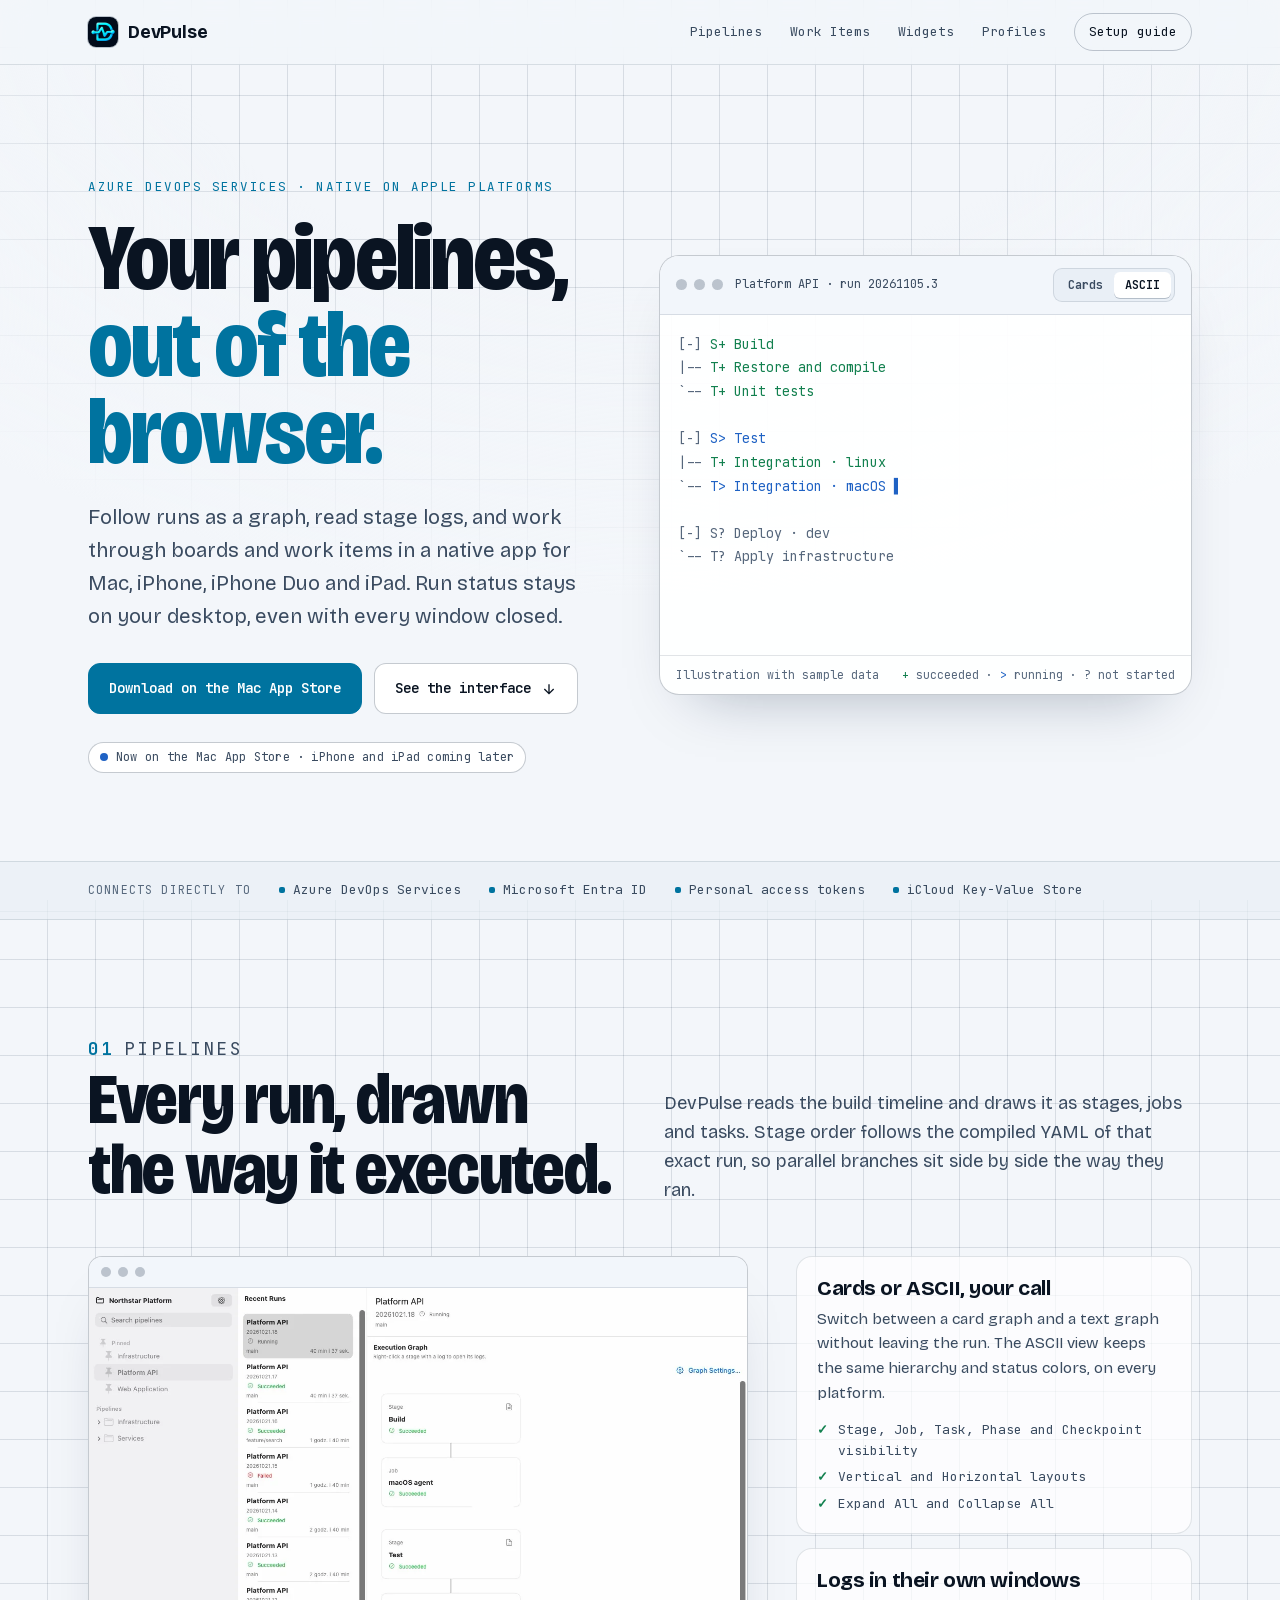
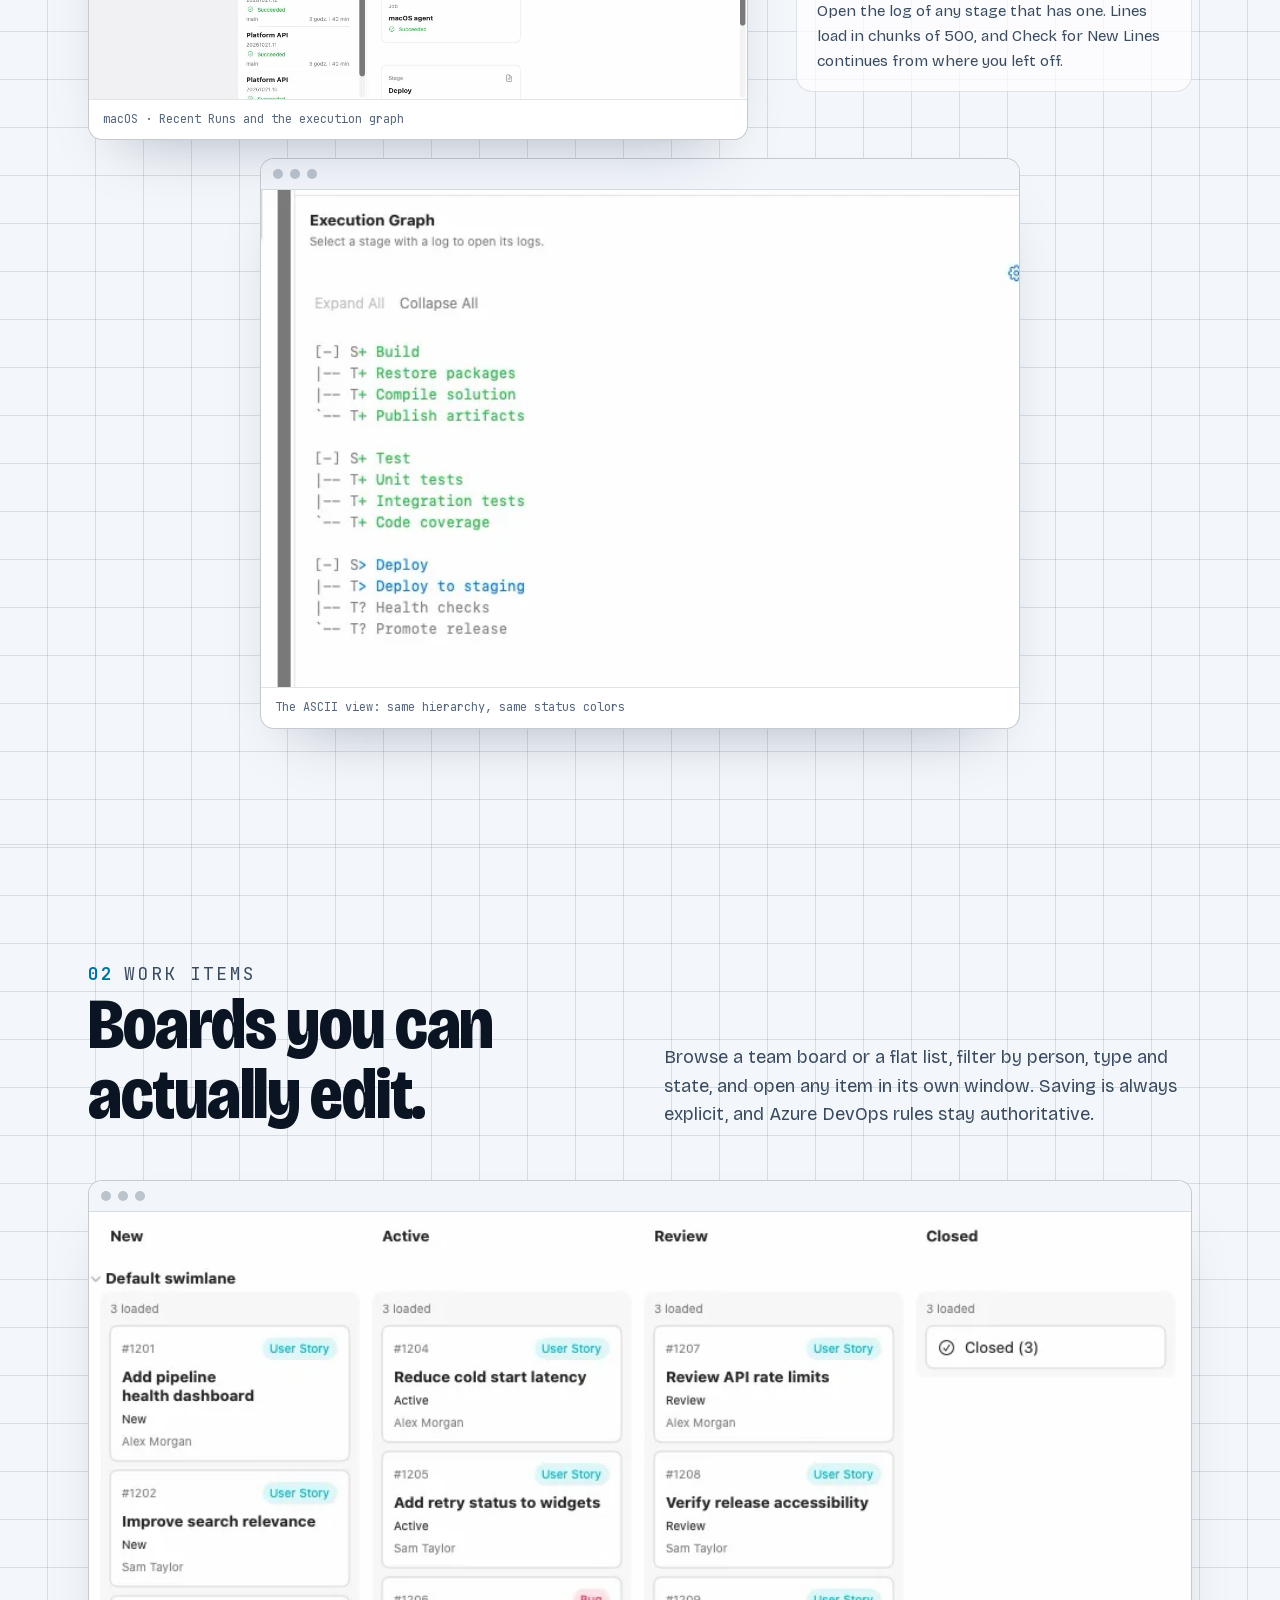
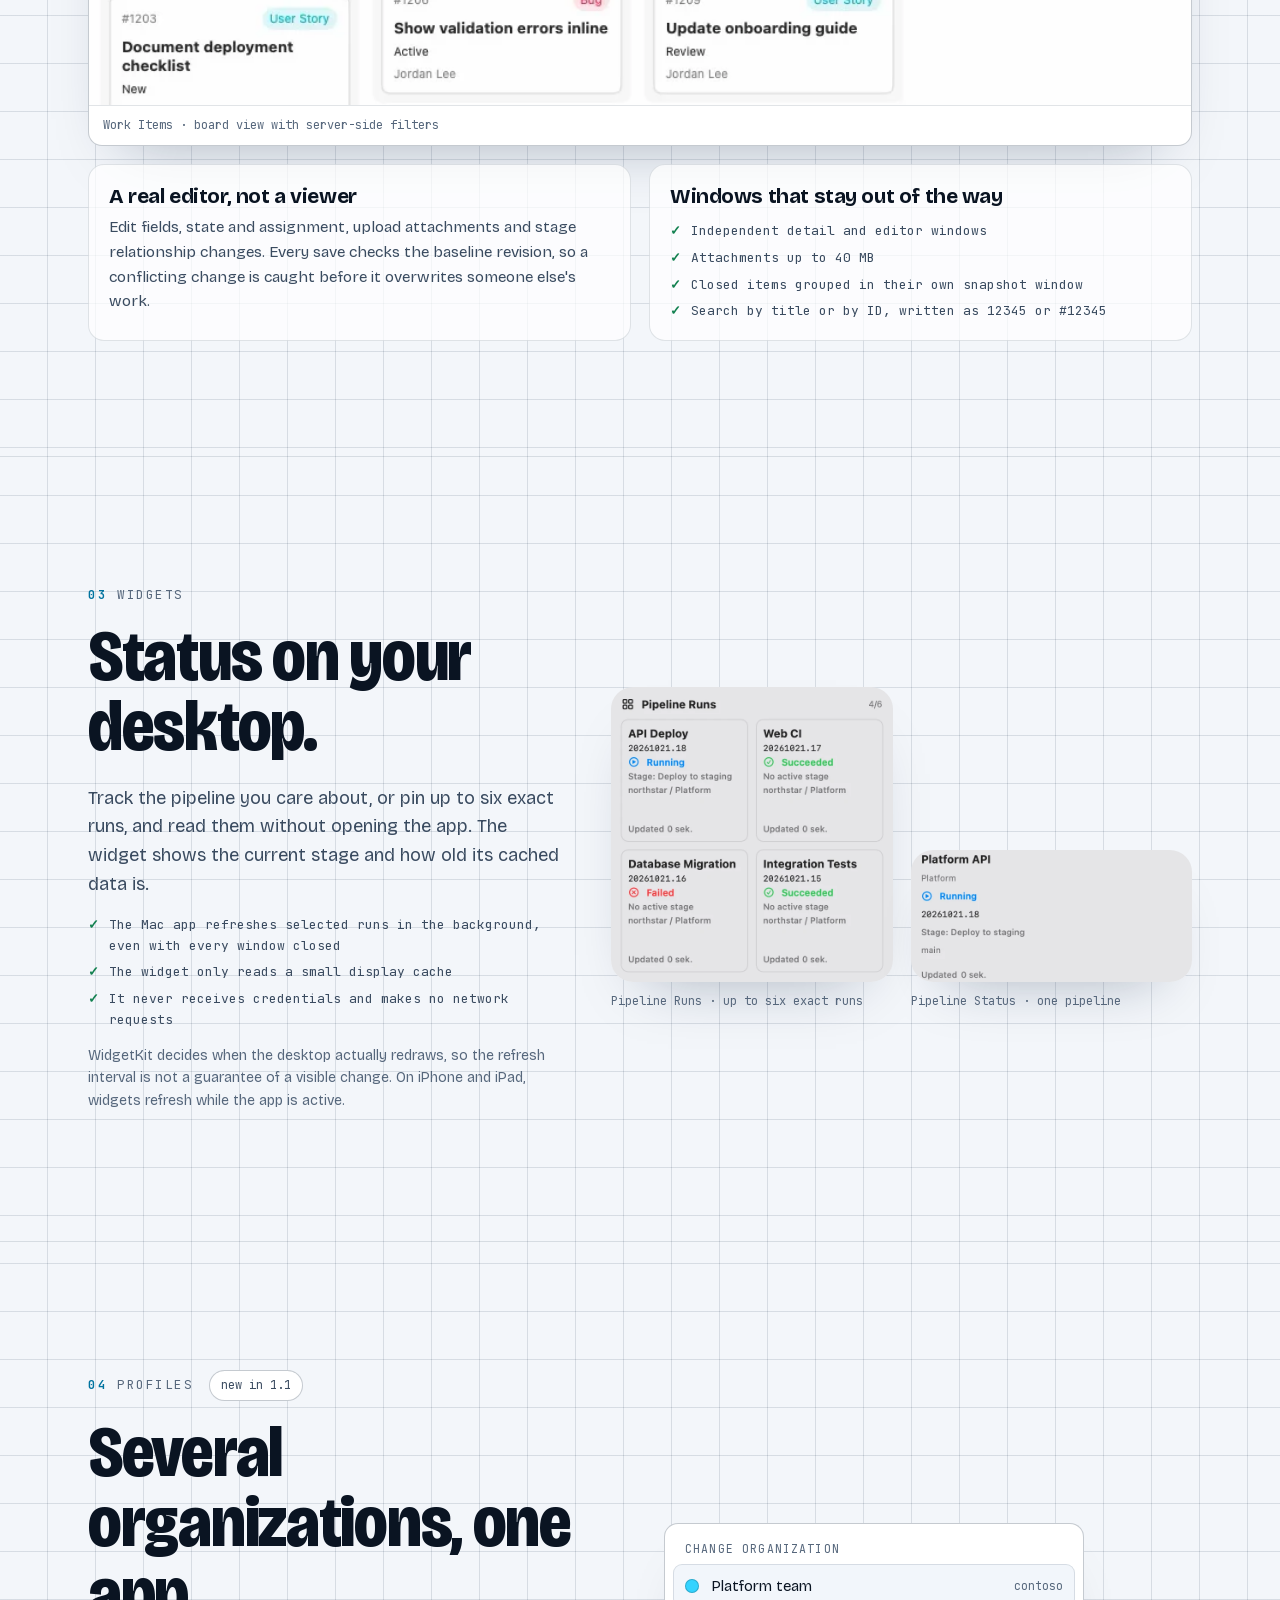
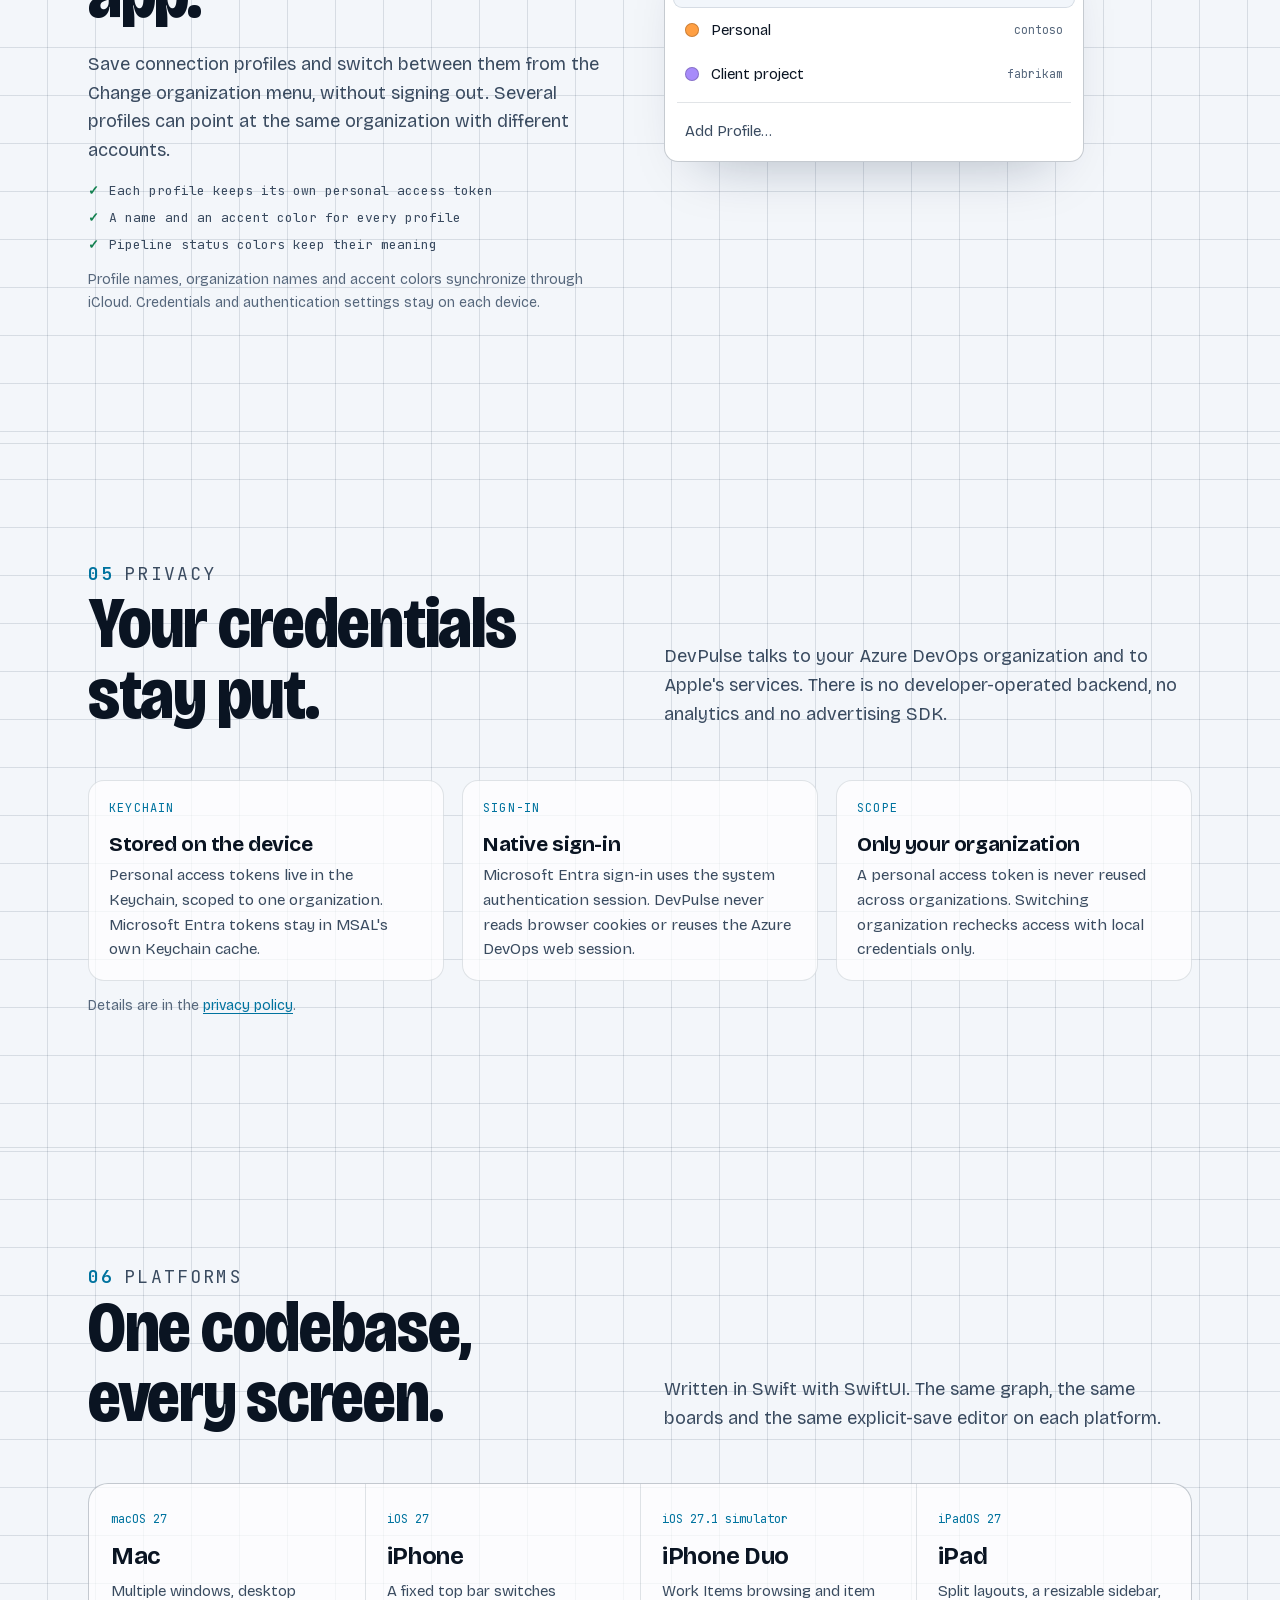
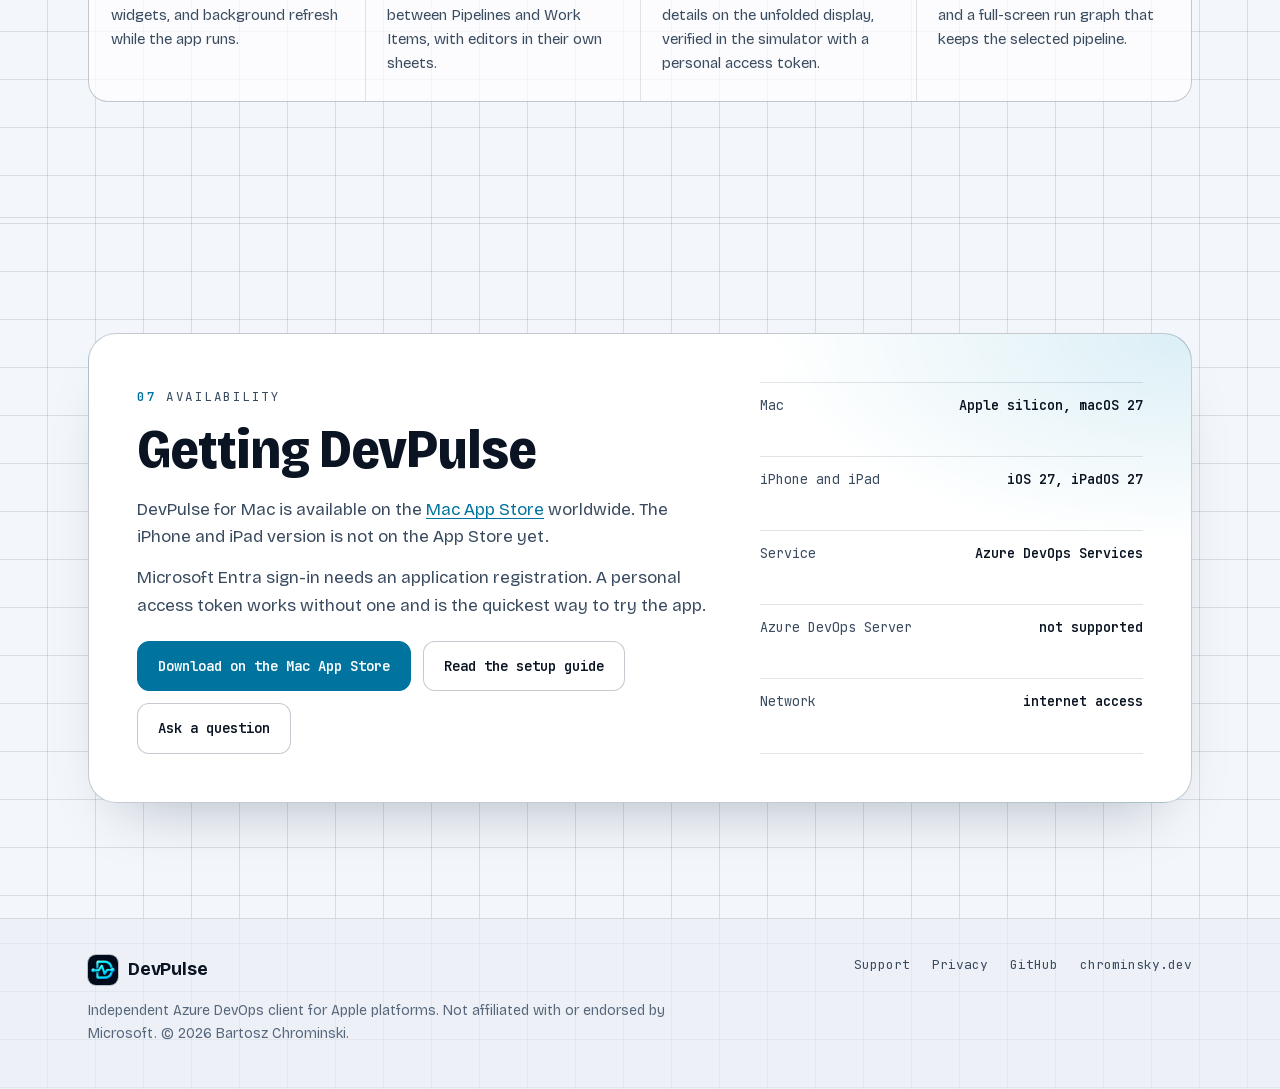
==== commit 56800131: "Add Mac App Store links Co-Authored-By: Claude Opus 5.5 <noreply@anthropic.com> Claude-Session: http" ====
--- a/index.html
+++ b/index.html
@@ -69,9 +69,9 @@
         <h1 class="rise" style="--d:1">Your pipelines, <em>out of the browser.</em></h1>
         <p class="lede rise" style="--d:2">Follow runs as a graph, read stage logs, and work through boards and work items in a native app for Mac, iPhone, iPhone Duo and iPad. Run status stays on your desktop, even with every window closed.</p>
         <div class="cta-row rise" style="--d:3">
-          <a class="button primary" href="#pipelines">See the interface
+          <a class="button primary" href="https://apps.apple.com/app/id6825093469?mt=12" rel="noopener">Download on the Mac App Store</a>
+          <a class="button" href="#pipelines">See the interface
             <svg viewBox="0 0 24 24" fill="none" stroke="currentColor" stroke-width="2" aria-hidden="true"><path d="M12 5v14M5 12l7 7 7-7"/></svg></a>
-          <a class="button" href="support.html#connect">Connect an organization</a>
         </div>
         <span class="status-pill rise" style="--d:4"><span class="dot live" aria-hidden="true"></span>Now on the Mac App Store · iPhone and iPad coming later</span>
       </div>
@@ -306,10 +306,11 @@
         <div>
           <p class="kicker"><b>07</b> Availability</p>
           <h2 id="get-h">Getting DevPulse</h2>
-          <p>DevPulse for Mac is available on the Mac App Store worldwide. The iPhone and iPad version is not on the App Store yet.</p>
+          <p>DevPulse for Mac is available on the <a href="https://apps.apple.com/app/id6825093469?mt=12" rel="noopener">Mac App Store</a> worldwide. The iPhone and iPad version is not on the App Store yet.</p>
           <p>Microsoft Entra sign-in needs an application registration. A personal access token works without one and is the quickest way to try the app.</p>
           <div class="cta-row spaced">
-            <a class="button primary" href="support.html">Read the setup guide</a>
+            <a class="button primary" href="https://apps.apple.com/app/id6825093469?mt=12" rel="noopener">Download on the Mac App Store</a>
+            <a class="button" href="support.html">Read the setup guide</a>
             <a class="button" href="https://github.com/Chrominskyy/devpulse-site/issues/new/choose">Ask a question</a>
           </div>
         </div>
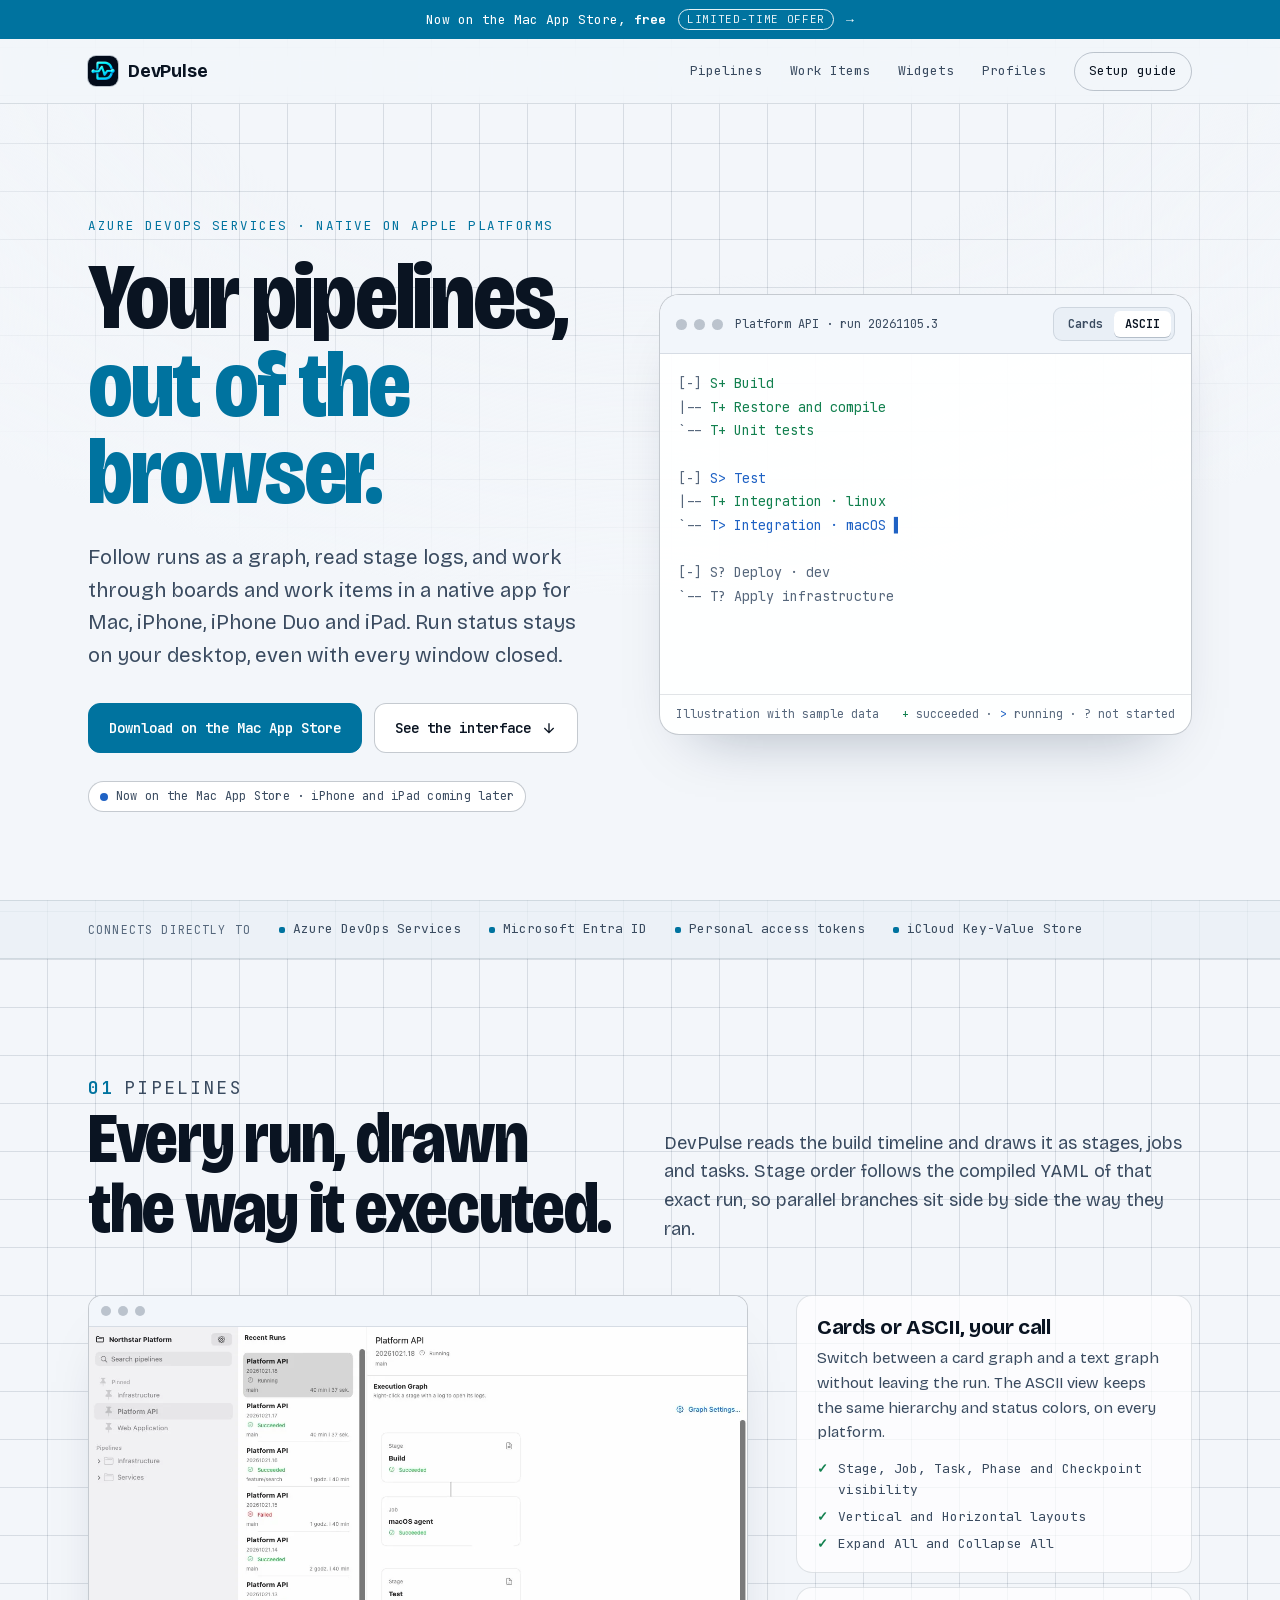
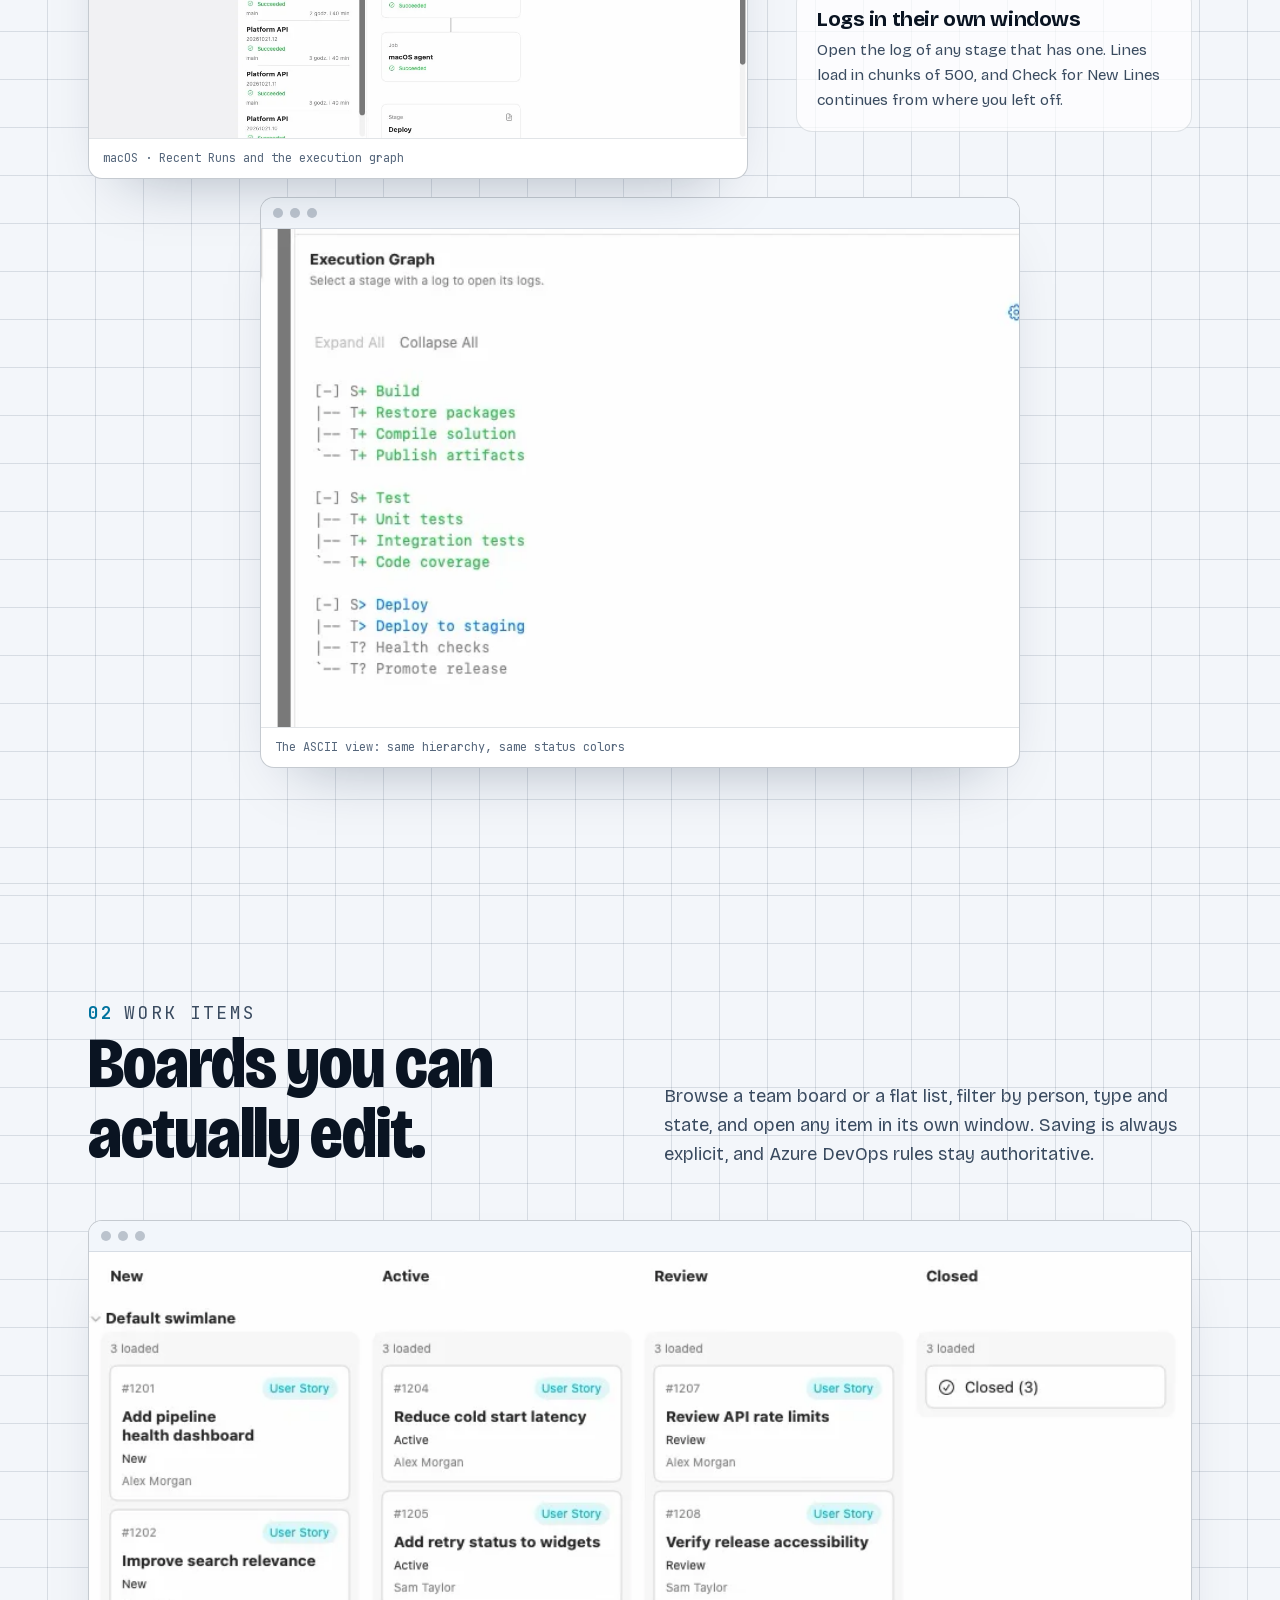
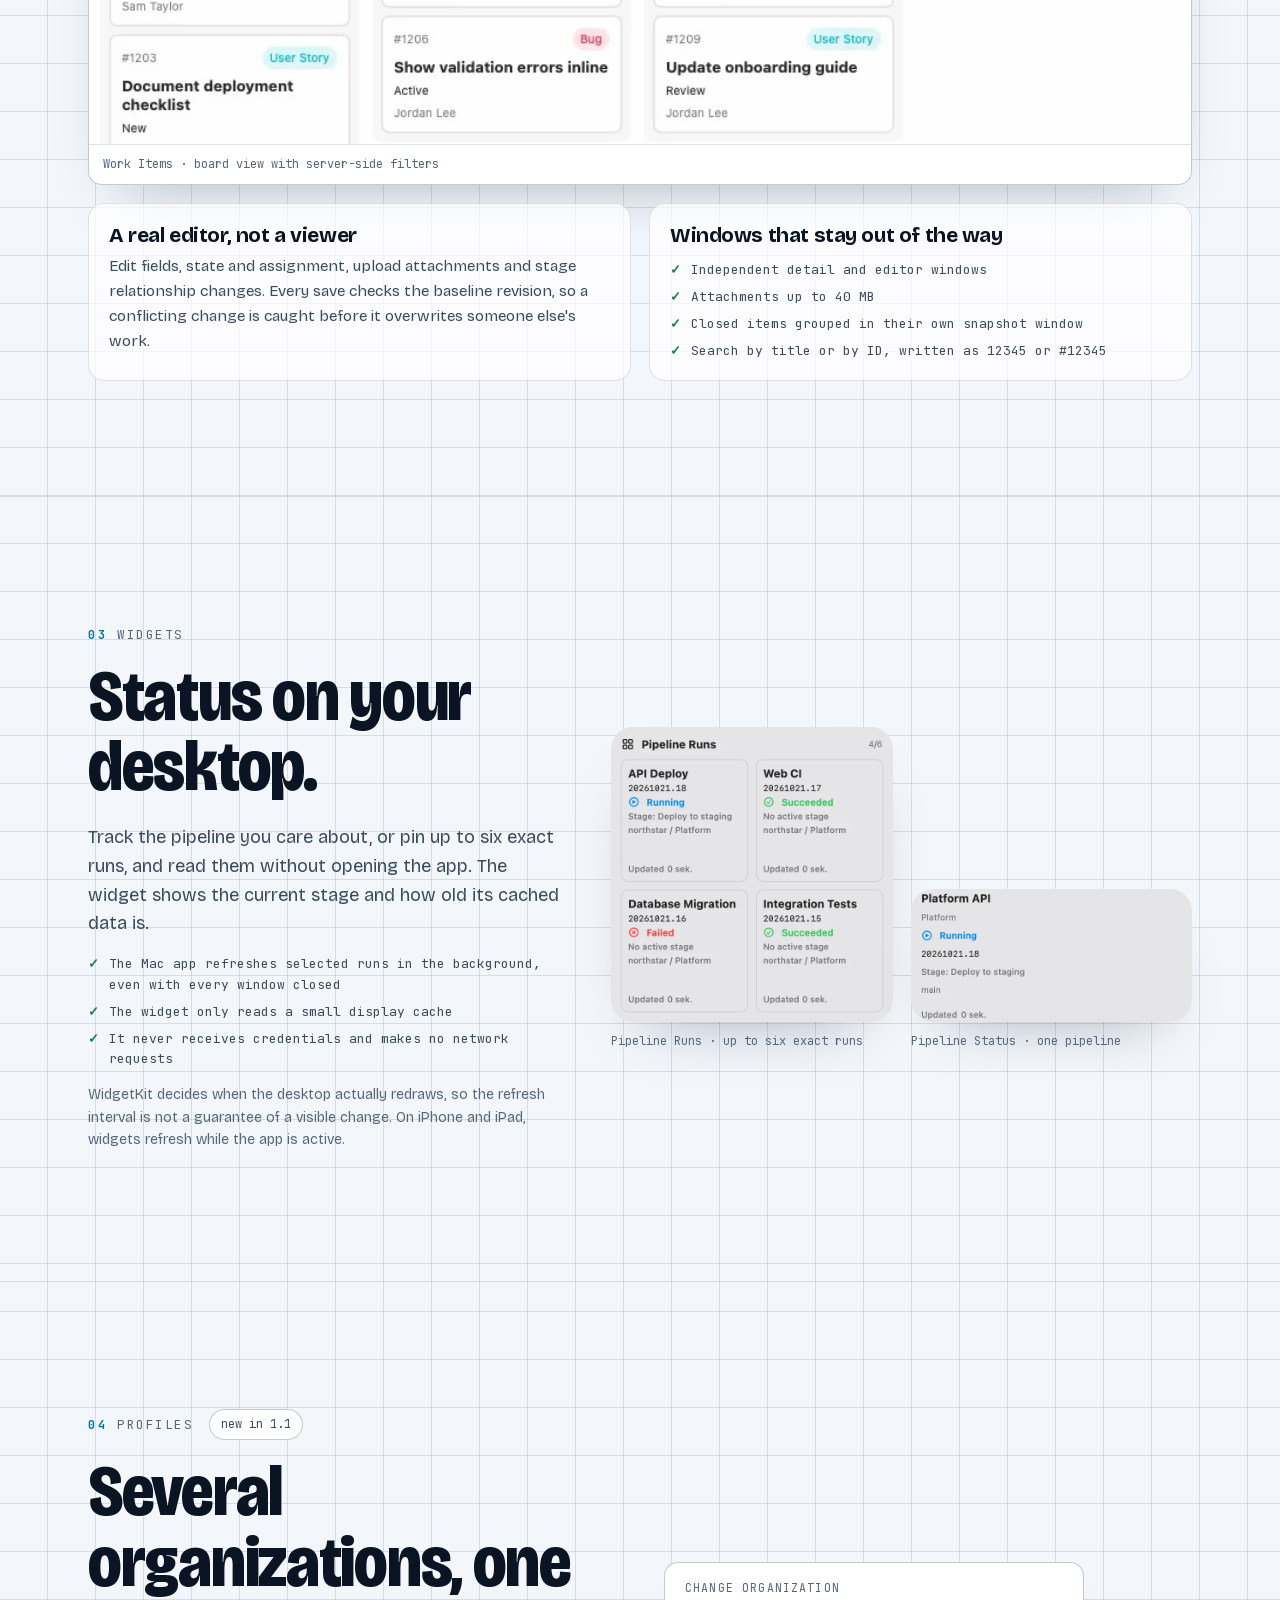
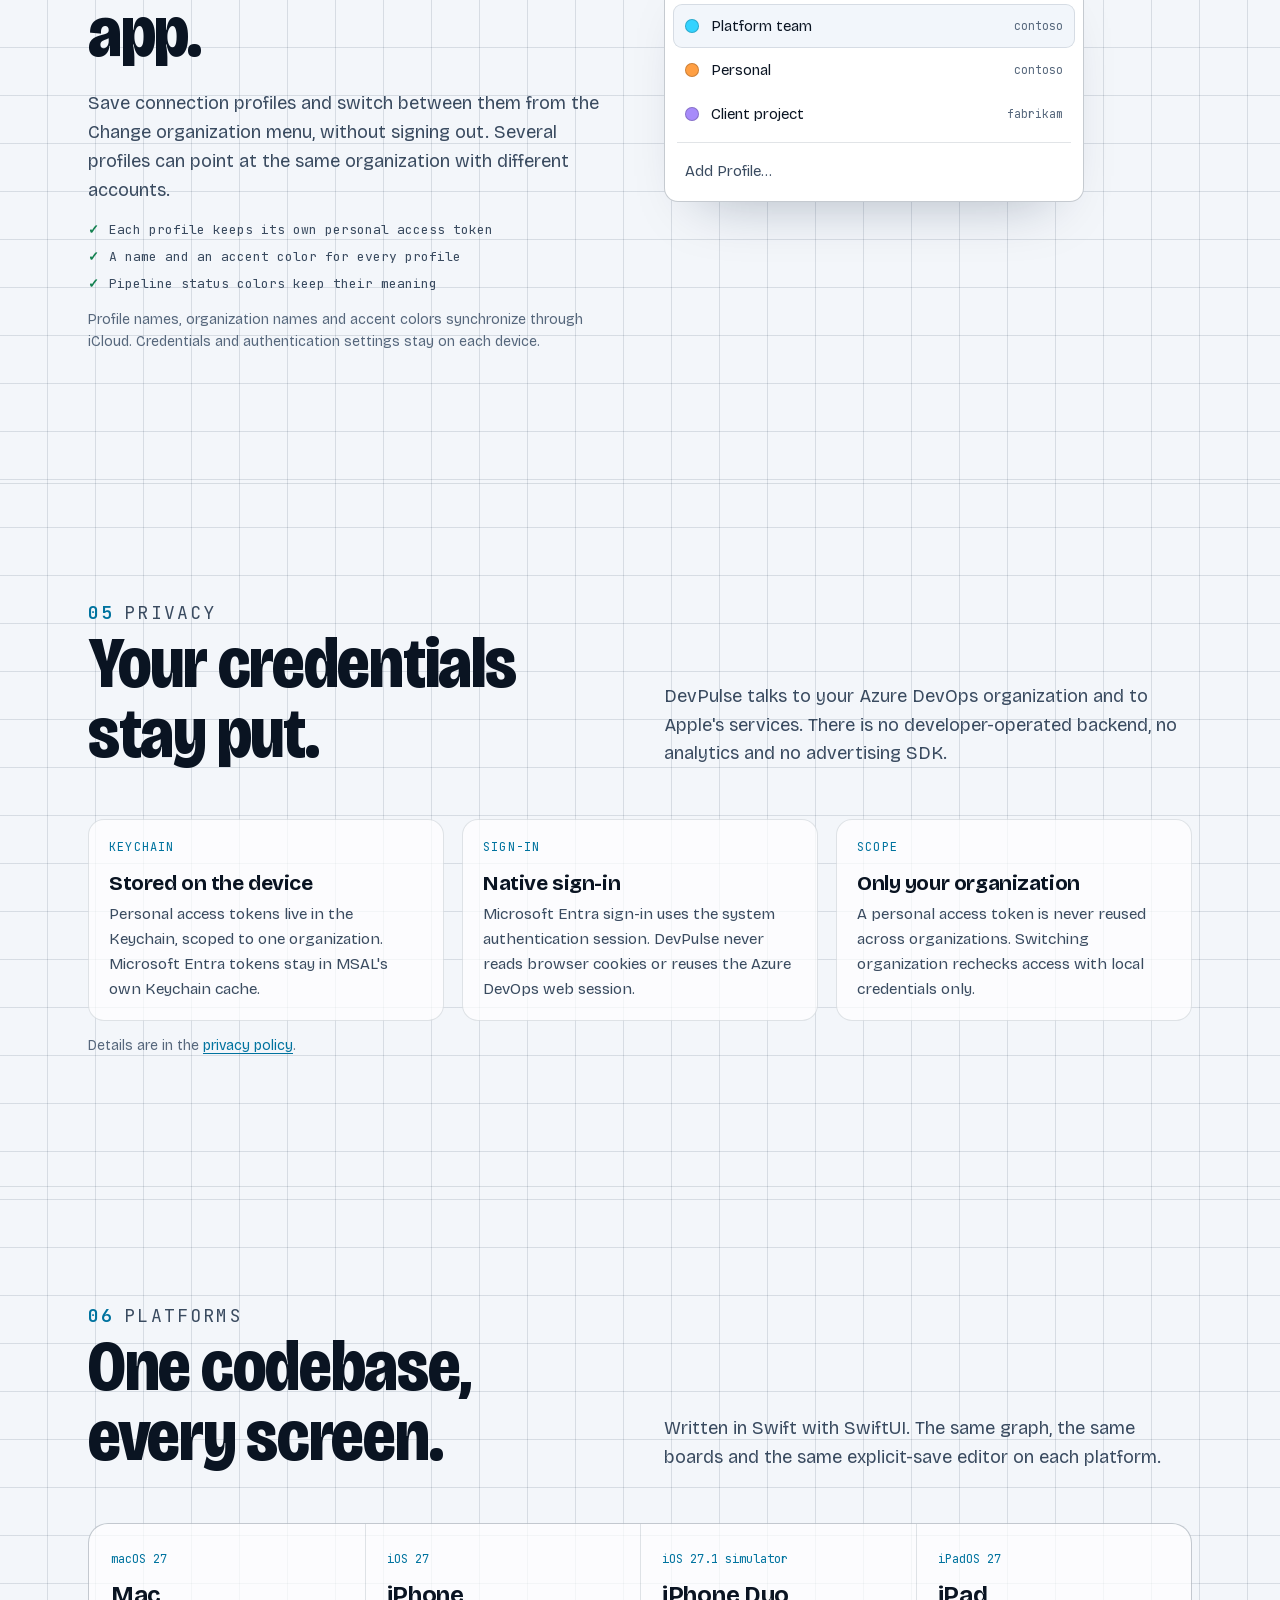
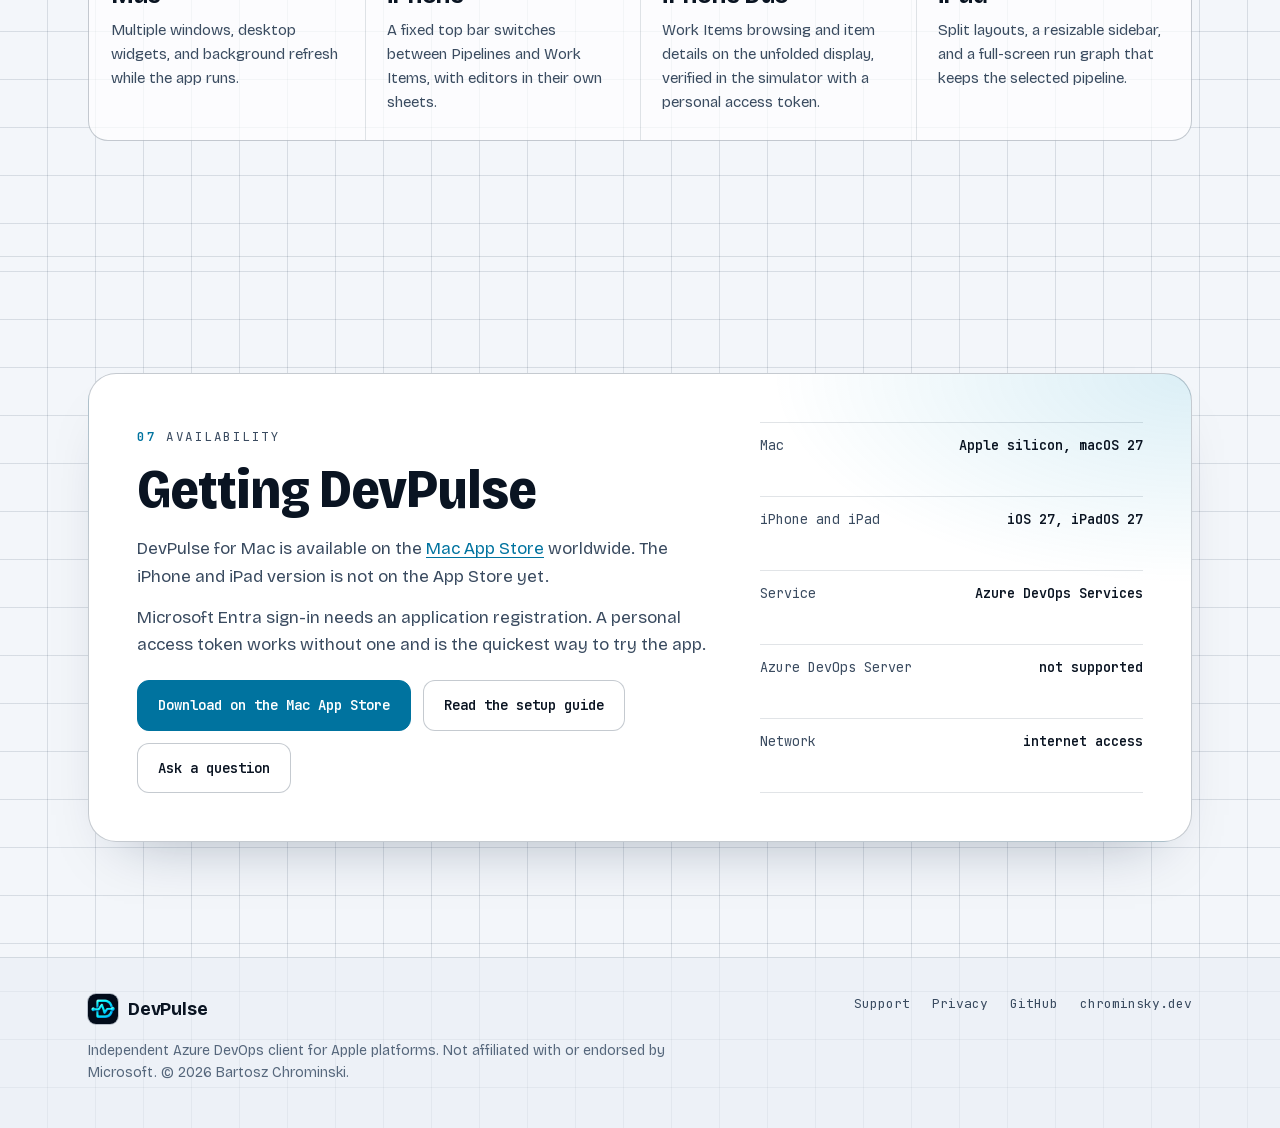
==== commit 4d4efb3d: "Add Mac App Store launch ribbon (free, limited-time offer) Co-Authored-By: Claude Opus 5.5 <noreply@" ====
--- a/index.html
+++ b/index.html
@@ -44,6 +44,7 @@
 </head>
 <body>
 <a class="skip" href="#main">Skip to content</a>
+<a class="ribbon" href="https://apps.apple.com/app/id6825093469?mt=12" rel="noopener"><span class="ribbon-main">Now on the Mac App Store, <b>free</b></span><span class="ribbon-note">Limited-time offer</span><span class="ribbon-arrow" aria-hidden="true">→</span></a>
 
 <header class="site-header">
   <div class="wrap header-inner">
--- a/assets/site.css
+++ b/assets/site.css
@@ -382,3 +382,21 @@
 
 @media (max-width: 520px) { .ui { white-space: normal; } td:first-child { white-space: normal; } }
 .page-head .kicker { font-size: 12.5px; margin: 0 0 16px; max-width: none; color: var(--ink-3); }
+
+/* ---------- launch ribbon ---------- */
+.ribbon {
+  display: flex; flex-wrap: wrap; align-items: center; justify-content: center; gap: 4px 12px;
+  padding: 9px var(--gutter); background: var(--pulse); color: var(--on-pulse);
+  font-family: var(--mono); font-size: 13px; line-height: 1.4; text-align: center; text-decoration: none;
+}
+.ribbon:hover, .ribbon:focus-visible { color: var(--on-pulse); }
+.ribbon:hover .ribbon-main { text-decoration: underline; text-underline-offset: 3px; }
+.ribbon:focus-visible { outline: 2px solid var(--on-pulse); outline-offset: -4px; }
+.ribbon b { font-weight: 700; }
+.ribbon-note {
+  font-size: 11px; letter-spacing: .06em; text-transform: uppercase;
+  padding: 2px 8px; border-radius: 999px; border: 1px solid currentColor; opacity: .9;
+}
+.ribbon-arrow { transition: transform .2s ease; }
+.ribbon:hover .ribbon-arrow { transform: translateX(3px); }
+@media (prefers-reduced-motion: reduce) { .ribbon-arrow { transition: none; } }
